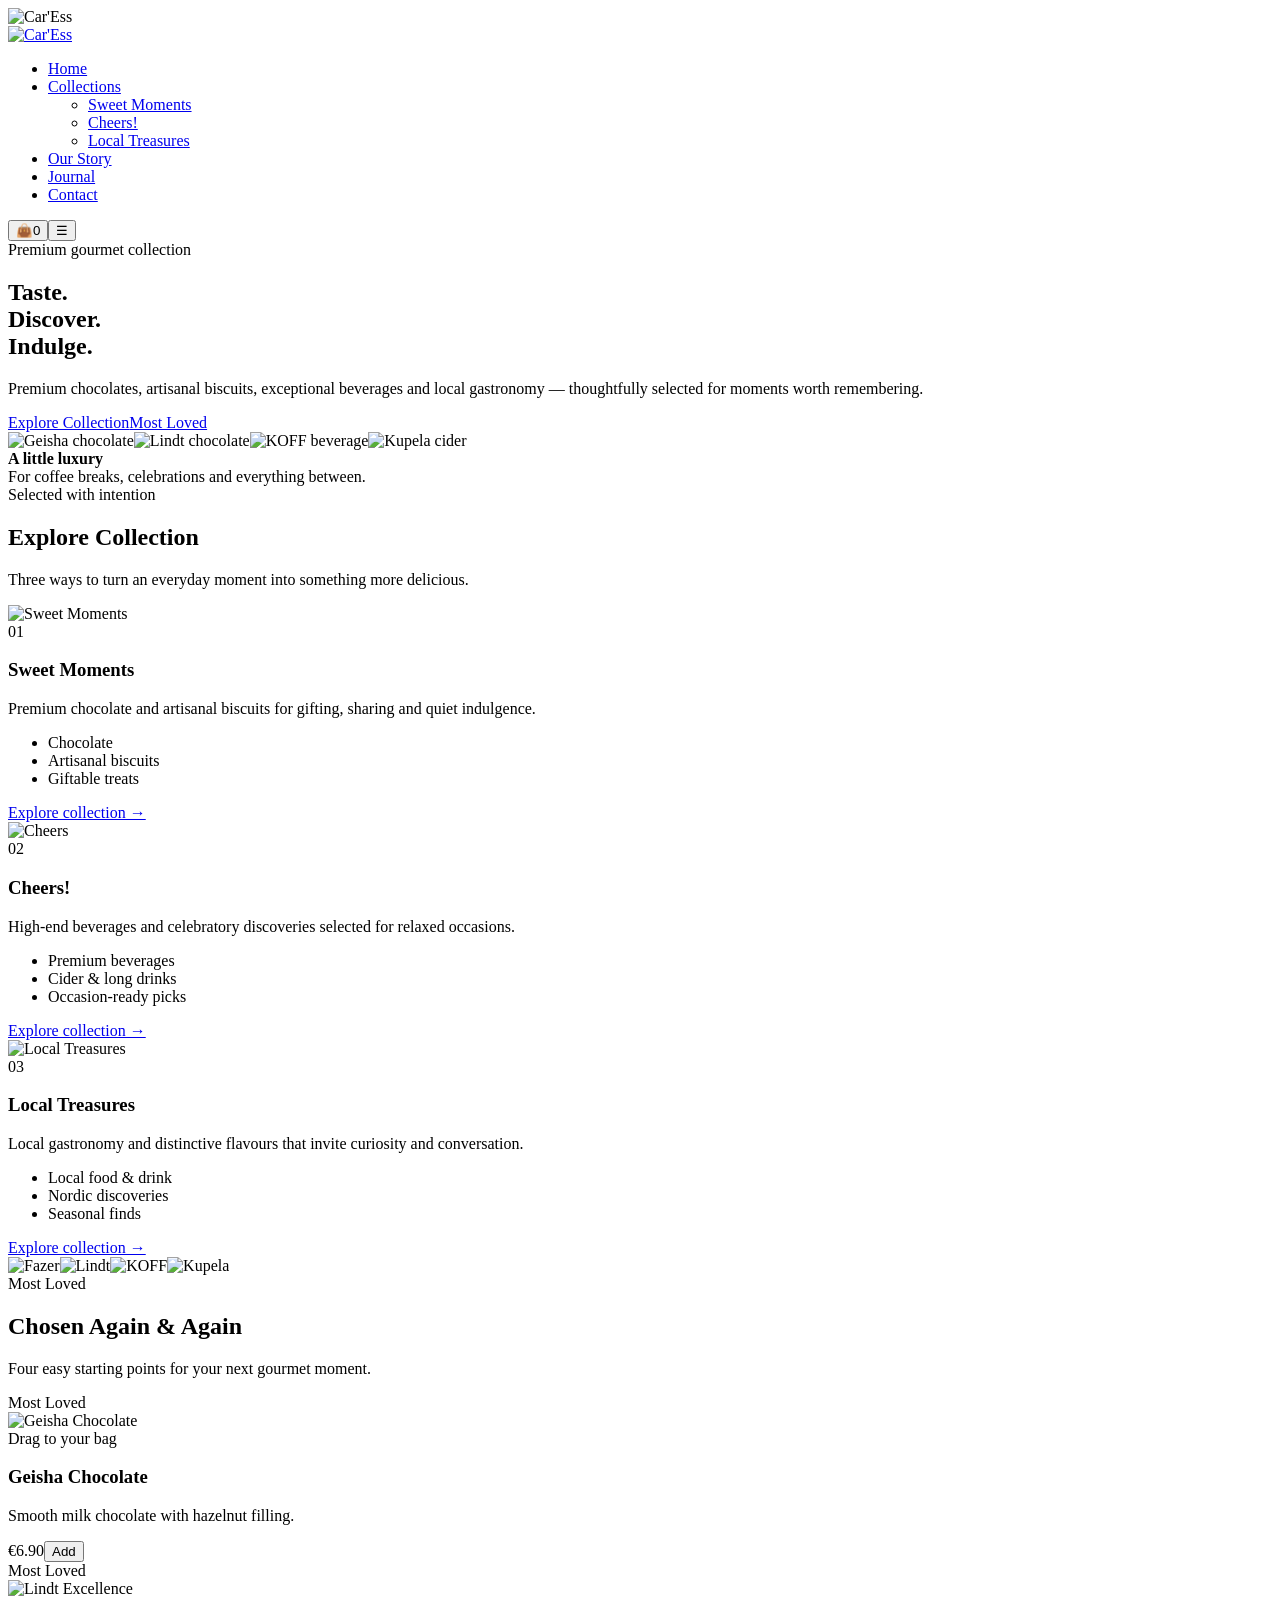
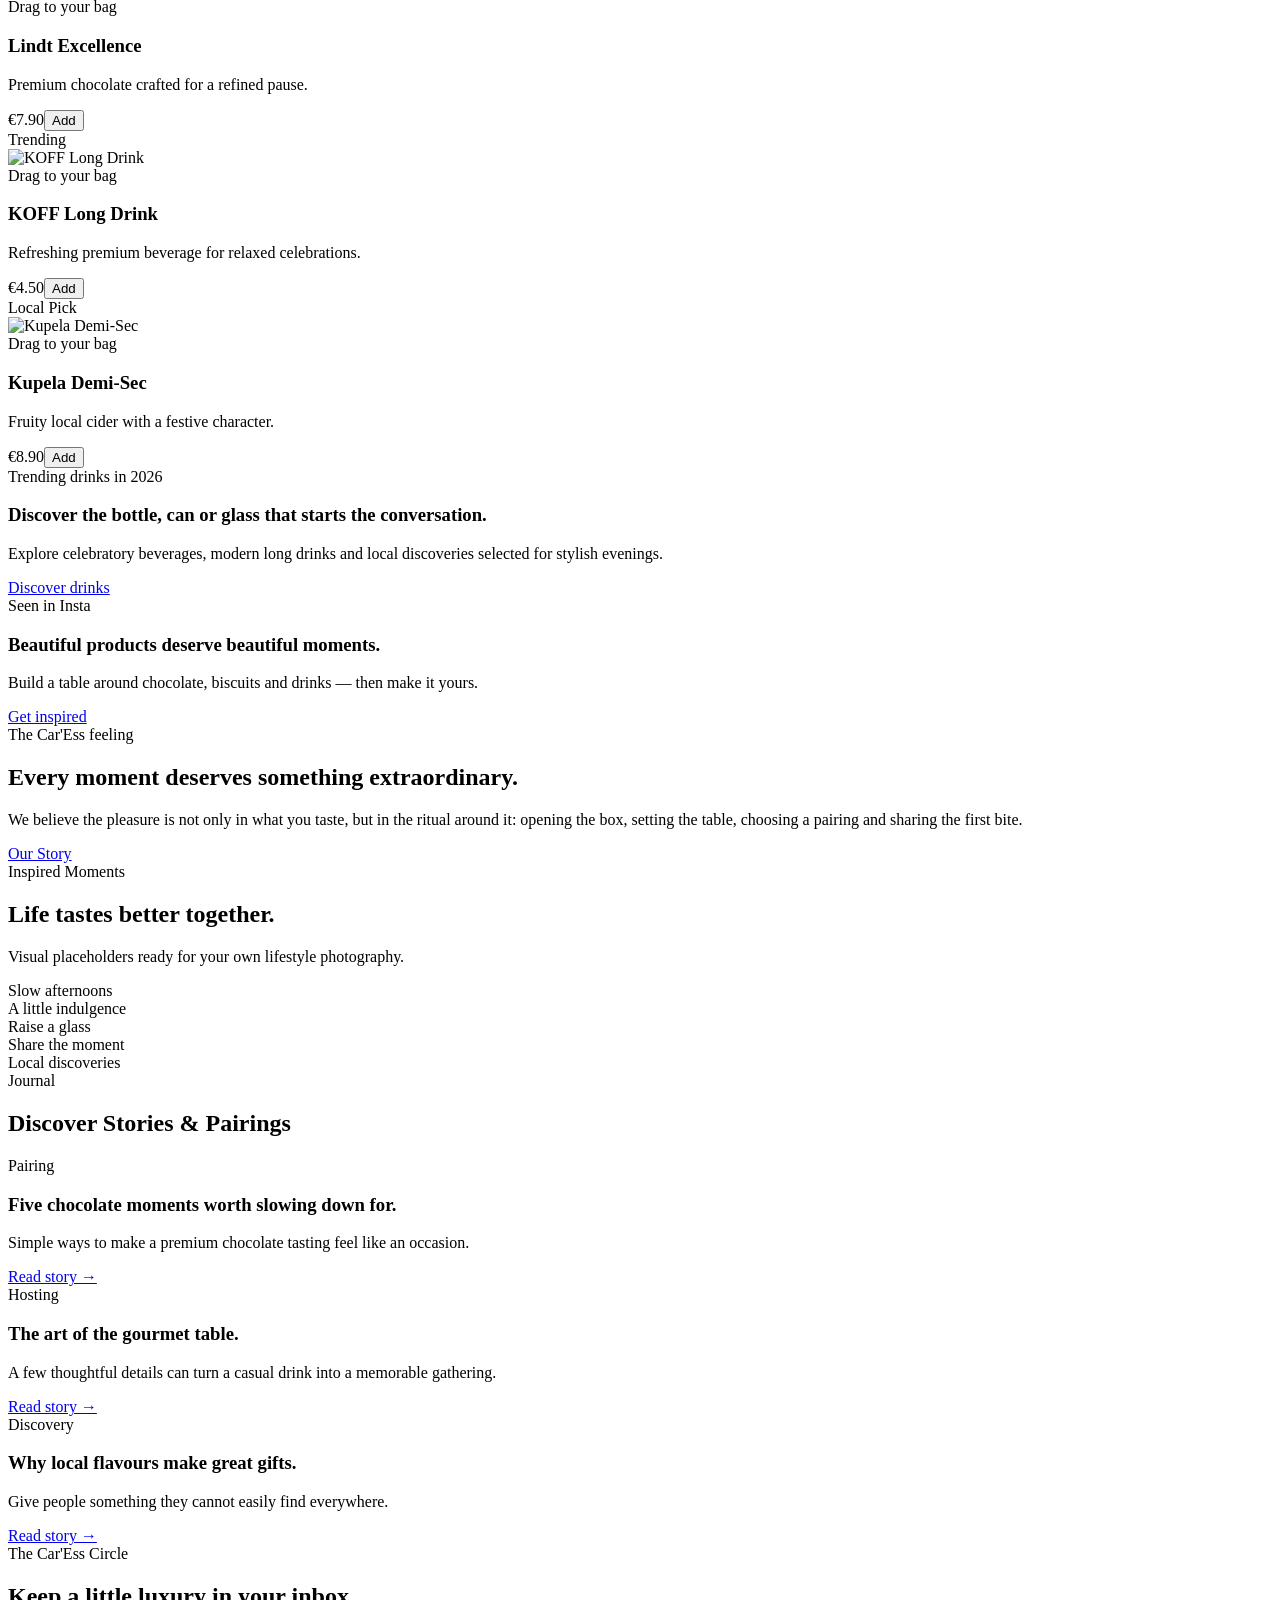
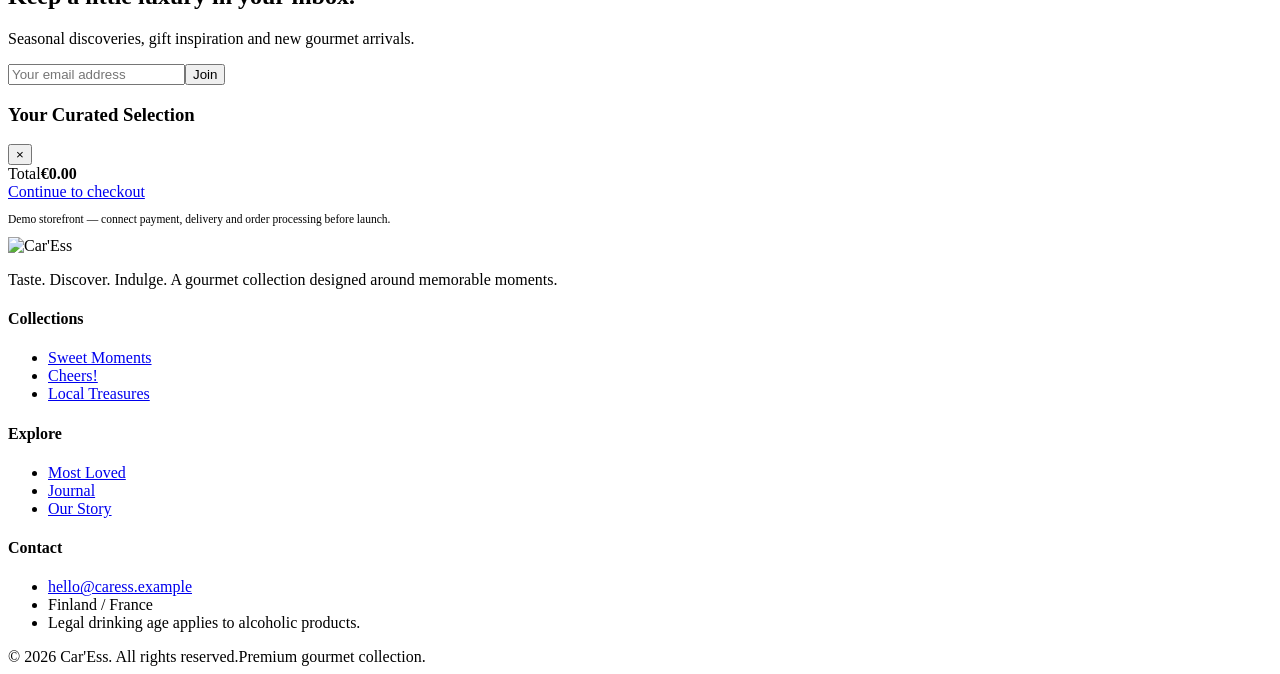
==== index.html @ 035c02ca "Add files via upload" ====
<!doctype html><html lang="en"><head><title>Car'Ess | Taste. Discover. Indulge.</title><meta charset="UTF-8"><meta name="viewport" content="width=device-width,initial-scale=1.0">
<meta name="description" content="Car'Ess — premium chocolates, artisanal biscuits, exceptional beverages and local gastronomy.">
<link rel="icon" href="assets/logo.svg" type="image/svg+xml">
<link rel="preconnect" href="https://fonts.googleapis.com"><link rel="preconnect" href="https://fonts.gstatic.com" crossorigin>
<link href="https://fonts.googleapis.com/css2?family=Cormorant+Garamond:wght@400;500;600;700&family=Inter:wght@300;400;500;600;700;800&display=swap" rel="stylesheet">
<link rel="stylesheet" href="css/style.css"><link rel="stylesheet" href="css/animations.css"><link rel="stylesheet" href="css/responsive.css"></head><body><div id="preloader"><img src="assets/logo.svg" alt="Car'Ess"></div><header class="site-header"><div class="container header-inner"><a class="brand" href="index.html"><img src="assets/logo.svg" alt="Car'Ess"></a><nav><ul class="nav-list"><li><a href="index.html">Home</a></li><li class="nav-item"><a href="shop.html">Collections</a><ul class="dropdown-menu"><li><a href="shop.html?category=sweet">Sweet Moments</a></li><li><a href="shop.html?category=cheers">Cheers!</a></li><li><a href="shop.html?category=local">Local Treasures</a></li></ul></li><li><a href="about.html">Our Story</a></li><li><a href="journal.html">Journal</a></li><li><a href="contact.html">Contact</a></li></ul></nav><div class="header-actions"><button class="icon-btn bag-button" data-open-cart aria-label="Open shopping bag">👜<span class="bag-count" data-cart-count>0</span></button><button class="icon-btn menu-toggle" aria-label="Menu">☰</button></div></div></header>
<main>
<section class="hero"><div class="hero-glow"></div><div class="container hero-grid"><div class="hero-copy reveal"><span class="eyebrow">Premium gourmet collection</span><h1>Taste.<br>Discover.<br>Indulge.</h1><p>Premium chocolates, artisanal biscuits, exceptional beverages and local gastronomy — thoughtfully selected for moments worth remembering.</p><div class="hero-actions"><a class="btn btn-primary" href="shop.html">Explore Collection</a><a class="btn btn-ghost" href="#most-loved">Most Loved</a></div></div><div class="hero-stage reveal"><img class="hero-product one" src="assets/images/geisha.webp" alt="Geisha chocolate"><img class="hero-product two" src="assets/images/lindt.webp" alt="Lindt chocolate"><img class="hero-product three" src="assets/images/koff.png" alt="KOFF beverage"><img class="hero-product four" src="assets/images/kupela.webp" alt="Kupela cider"><div class="hero-note"><strong>A little luxury</strong><br><span>For coffee breaks, celebrations and everything between.</span></div></div></div></section>
<section class="section"><div class="container"><div class="section-head reveal"><span class="section-kicker">Selected with intention</span><h2>Explore Collection</h2><p>Three ways to turn an everyday moment into something more delicious.</p></div><div class="collection-grid">
<article class="collection-card reveal"><img src="assets/images/geisha.webp" alt="Sweet Moments"><div class="collection-body"><span class="collection-number">01</span><h3>Sweet Moments</h3><p>Premium chocolate and artisanal biscuits for gifting, sharing and quiet indulgence.</p><ul><li>Chocolate</li><li>Artisanal biscuits</li><li>Giftable treats</li></ul><a class="collection-link" href="shop.html?category=sweet">Explore collection →</a></div></article>
<article class="collection-card reveal"><img src="assets/images/kupela.webp" alt="Cheers"><div class="collection-body"><span class="collection-number">02</span><h3>Cheers!</h3><p>High-end beverages and celebratory discoveries selected for relaxed occasions.</p><ul><li>Premium beverages</li><li>Cider & long drinks</li><li>Occasion-ready picks</li></ul><a class="collection-link" href="shop.html?category=cheers">Explore collection →</a></div></article>
<article class="collection-card reveal"><img src="assets/images/koff.png" alt="Local Treasures"><div class="collection-body"><span class="collection-number">03</span><h3>Local Treasures</h3><p>Local gastronomy and distinctive flavours that invite curiosity and conversation.</p><ul><li>Local food & drink</li><li>Nordic discoveries</li><li>Seasonal finds</li></ul><a class="collection-link" href="shop.html?category=local">Explore collection →</a></div></article>
</div></div></section>
<section class="section" style="padding-top:0"><div class="container"><div class="brand-strip reveal"><img src="assets/brands/fazer.webp" alt="Fazer"><img src="assets/brands/lindt.webp" alt="Lindt"><img src="assets/brands/koff.svg" alt="KOFF"><img src="assets/brands/kupela.svg" alt="Kupela"></div></div></section>
<section id="most-loved" class="section"><div class="container"><div class="section-head reveal"><span class="section-kicker">Most Loved</span><h2>Chosen Again & Again</h2><p>Four easy starting points for your next gourmet moment.</p></div><div class="product-grid">
<article class="product-card reveal" draggable="true" data-cart-drop data-id="geisha" data-name="Geisha Chocolate" data-price="6.90"><span class="badge">Most Loved</span><div class="product-image"><img src="assets/images/geisha.webp" alt="Geisha Chocolate" loading="lazy"></div><div class="product-meta"><div class="drag-hint">Drag to your bag</div><h3>Geisha Chocolate</h3><p>Smooth milk chocolate with hazelnut filling.</p><div class="product-row"><span class="price">€6.90</span><button class="btn btn-ghost" data-add-to-cart data-id="geisha" data-name="Geisha Chocolate" data-price="6.90">Add</button></div></div></article><article class="product-card reveal" draggable="true" data-cart-drop data-id="lindt" data-name="Lindt Excellence" data-price="7.90"><span class="badge">Most Loved</span><div class="product-image"><img src="assets/images/lindt.webp" alt="Lindt Excellence" loading="lazy"></div><div class="product-meta"><div class="drag-hint">Drag to your bag</div><h3>Lindt Excellence</h3><p>Premium chocolate crafted for a refined pause.</p><div class="product-row"><span class="price">€7.90</span><button class="btn btn-ghost" data-add-to-cart data-id="lindt" data-name="Lindt Excellence" data-price="7.90">Add</button></div></div></article><article class="product-card reveal" draggable="true" data-cart-drop data-id="koff" data-name="KOFF Long Drink" data-price="4.50"><span class="badge">Trending</span><div class="product-image"><img src="assets/images/koff.png" alt="KOFF Long Drink" loading="lazy"></div><div class="product-meta"><div class="drag-hint">Drag to your bag</div><h3>KOFF Long Drink</h3><p>Refreshing premium beverage for relaxed celebrations.</p><div class="product-row"><span class="price">€4.50</span><button class="btn btn-ghost" data-add-to-cart data-id="koff" data-name="KOFF Long Drink" data-price="4.50">Add</button></div></div></article><article class="product-card reveal" draggable="true" data-cart-drop data-id="kupela" data-name="Kupela Demi-Sec" data-price="8.90"><span class="badge">Local Pick</span><div class="product-image"><img src="assets/images/kupela.webp" alt="Kupela Demi-Sec" loading="lazy"></div><div class="product-meta"><div class="drag-hint">Drag to your bag</div><h3>Kupela Demi-Sec</h3><p>Fruity local cider with a festive character.</p><div class="product-row"><span class="price">€8.90</span><button class="btn btn-ghost" data-add-to-cart data-id="kupela" data-name="Kupela Demi-Sec" data-price="8.90">Add</button></div></div></article>
</div></div></section>
<section class="section" style="padding-top:0"><div class="container"><div class="promo-grid"><article class="promo-card reveal"><span class="trend-tag">Trending drinks in 2026</span><h3>Discover the bottle, can or glass that starts the conversation.</h3><p>Explore celebratory beverages, modern long drinks and local discoveries selected for stylish evenings.</p><a class="btn btn-ghost" href="shop.html?category=cheers" style="margin-top:24px">Discover drinks</a></article><article class="promo-card reveal"><span class="trend-tag">Seen in Insta</span><h3>Beautiful products deserve beautiful moments.</h3><p>Build a table around chocolate, biscuits and drinks — then make it yours.</p><a class="btn btn-ghost" href="journal.html" style="margin-top:24px">Get inspired</a></article></div></div></section>
<section class="story section"><div class="container reveal"><span class="section-kicker">The Car'Ess feeling</span><h2>Every moment deserves something extraordinary.</h2><p>We believe the pleasure is not only in what you taste, but in the ritual around it: opening the box, setting the table, choosing a pairing and sharing the first bite.</p><a class="btn btn-primary" href="about.html" style="margin-top:30px">Our Story</a></div></section>
<section class="section"><div class="container"><div class="section-head reveal"><span class="section-kicker">Inspired Moments</span><h2>Life tastes better together.</h2><p>Visual placeholders ready for your own lifestyle photography.</p></div><div class="gallery"><div class="gallery-item large reveal"><div class="gallery-caption">Slow afternoons</div></div><div class="gallery-item reveal"><div class="gallery-caption">A little indulgence</div></div><div class="gallery-item reveal"><div class="gallery-caption">Raise a glass</div></div><div class="gallery-item reveal"><div class="gallery-caption">Share the moment</div></div><div class="gallery-item tall reveal"><div class="gallery-caption">Local discoveries</div></div></div></div></section>
<section class="section"><div class="container"><div class="section-head reveal"><span class="section-kicker">Journal</span><h2>Discover Stories & Pairings</h2></div><div class="journal-grid"><article class="journal-card reveal"><span class="section-kicker">Pairing</span><h3>Five chocolate moments worth slowing down for.</h3><p>Simple ways to make a premium chocolate tasting feel like an occasion.</p><a href="journal.html">Read story →</a></article><article class="journal-card reveal"><span class="section-kicker">Hosting</span><h3>The art of the gourmet table.</h3><p>A few thoughtful details can turn a casual drink into a memorable gathering.</p><a href="journal.html">Read story →</a></article><article class="journal-card reveal"><span class="section-kicker">Discovery</span><h3>Why local flavours make great gifts.</h3><p>Give people something they cannot easily find everywhere.</p><a href="journal.html">Read story →</a></article></div></div></section>
<section class="section newsletter"><div class="container newsletter-box reveal"><span class="section-kicker">The Car'Ess Circle</span><h2>Keep a little luxury in your inbox.</h2><p>Seasonal discoveries, gift inspiration and new gourmet arrivals.</p><form class="newsletter-form" onsubmit="event.preventDefault();alert('Thank you for joining the Car\'Ess Circle.');"><input type="email" placeholder="Your email address" required><button class="btn btn-primary">Join</button></form></div></section>
</main><div class="drawer-backdrop"></div><aside class="cart-drawer"><div class="drawer-head"><h3>Your Curated Selection</h3><button data-close-cart>×</button></div><div class="cart-items"></div><div class="drawer-foot"><div class="total-row"><span>Total</span><strong data-cart-total>€0.00</strong></div><a class="btn btn-primary full" href="contact.html">Continue to checkout</a><p style="font-size:.72rem;margin-top:12px">Demo storefront — connect payment, delivery and order processing before launch.</p></div></aside><div class="toast" role="status"></div><footer class="site-footer"><div class="container footer-grid"><div class="footer-brand"><img src="assets/logo.svg" alt="Car'Ess"><p>Taste. Discover. Indulge. A gourmet collection designed around memorable moments.</p></div><div class="footer-col"><h4>Collections</h4><ul><li><a href="shop.html?category=sweet">Sweet Moments</a></li><li><a href="shop.html?category=cheers">Cheers!</a></li><li><a href="shop.html?category=local">Local Treasures</a></li></ul></div><div class="footer-col"><h4>Explore</h4><ul><li><a href="shop.html">Most Loved</a></li><li><a href="journal.html">Journal</a></li><li><a href="about.html">Our Story</a></li></ul></div><div class="footer-col"><h4>Contact</h4><ul><li><a href="mailto:hello@caress.example">hello@caress.example</a></li><li>Finland / France</li><li>Legal drinking age applies to alcoholic products.</li></ul></div></div><div class="container footer-bottom"><span>© 2026 Car'Ess. All rights reserved.</span><span>Premium gourmet collection.</span></div></footer><script src="js/app.js"></script></body></html>
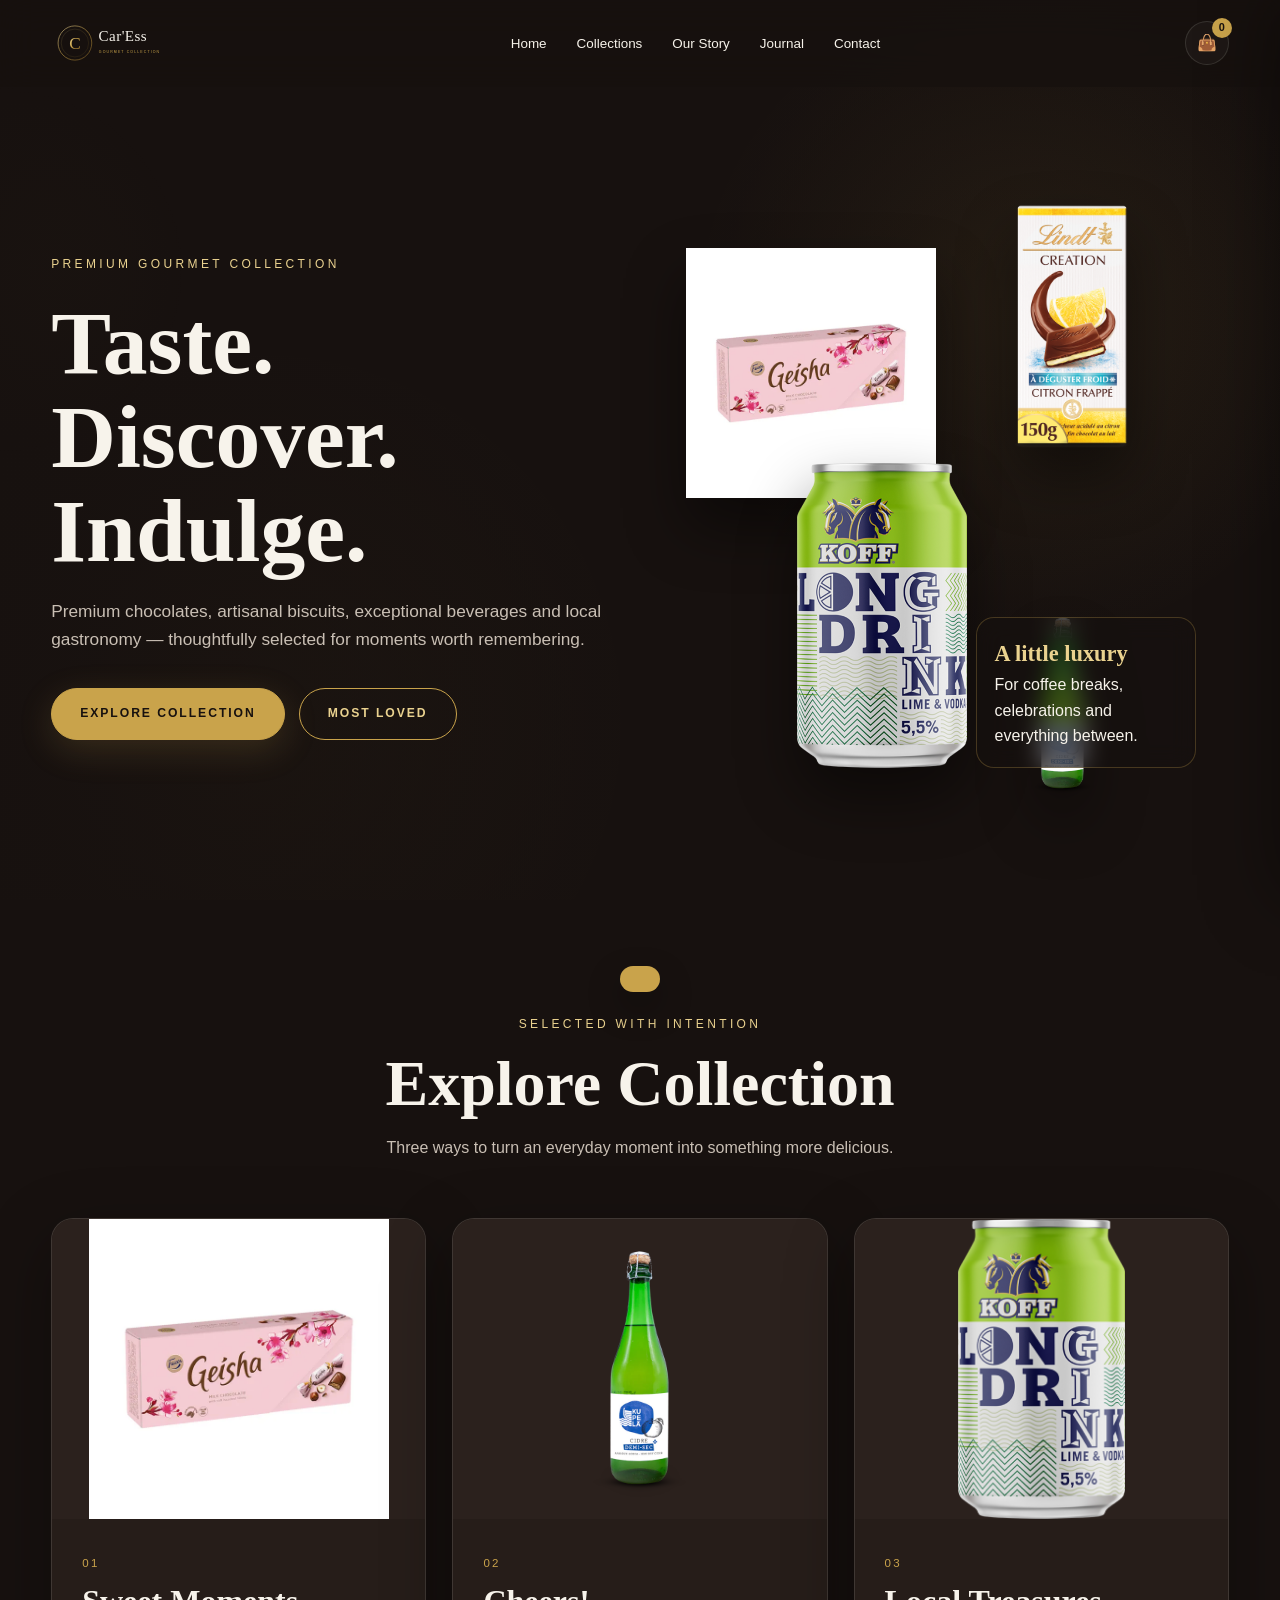
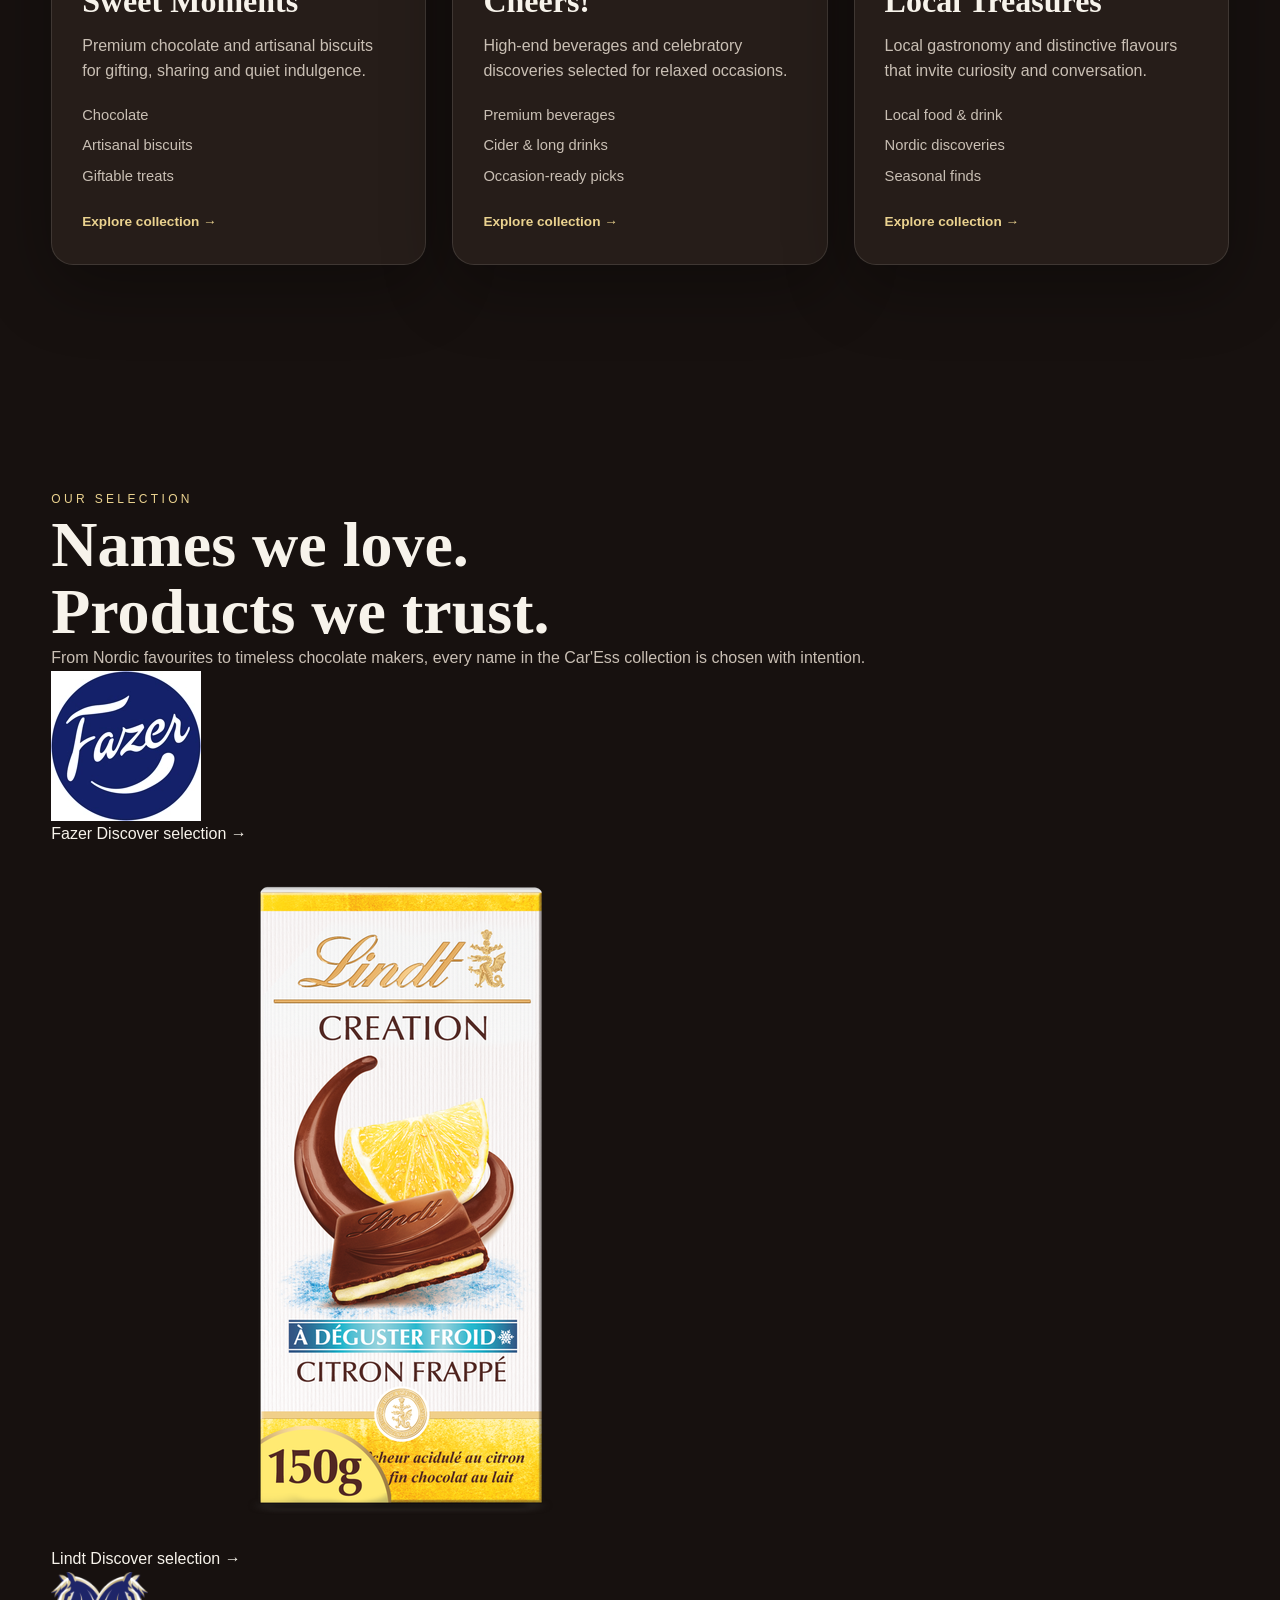
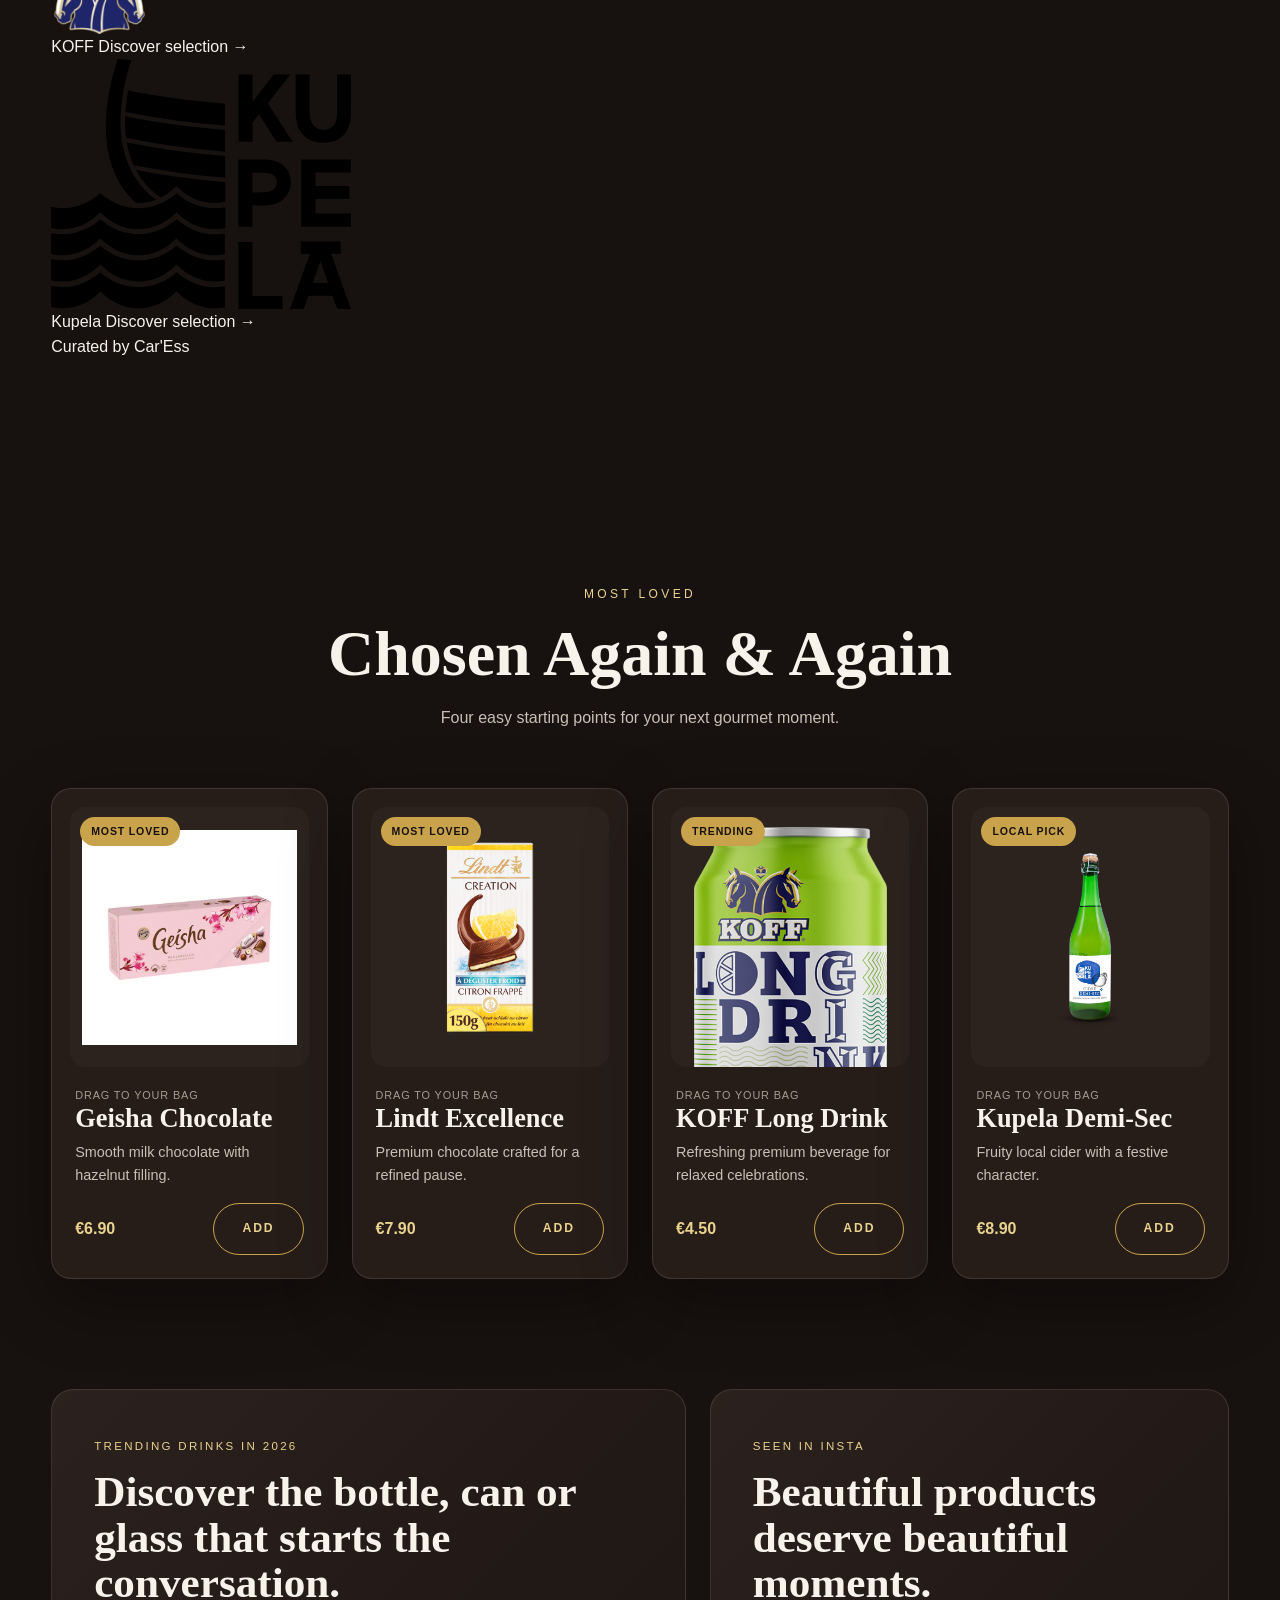
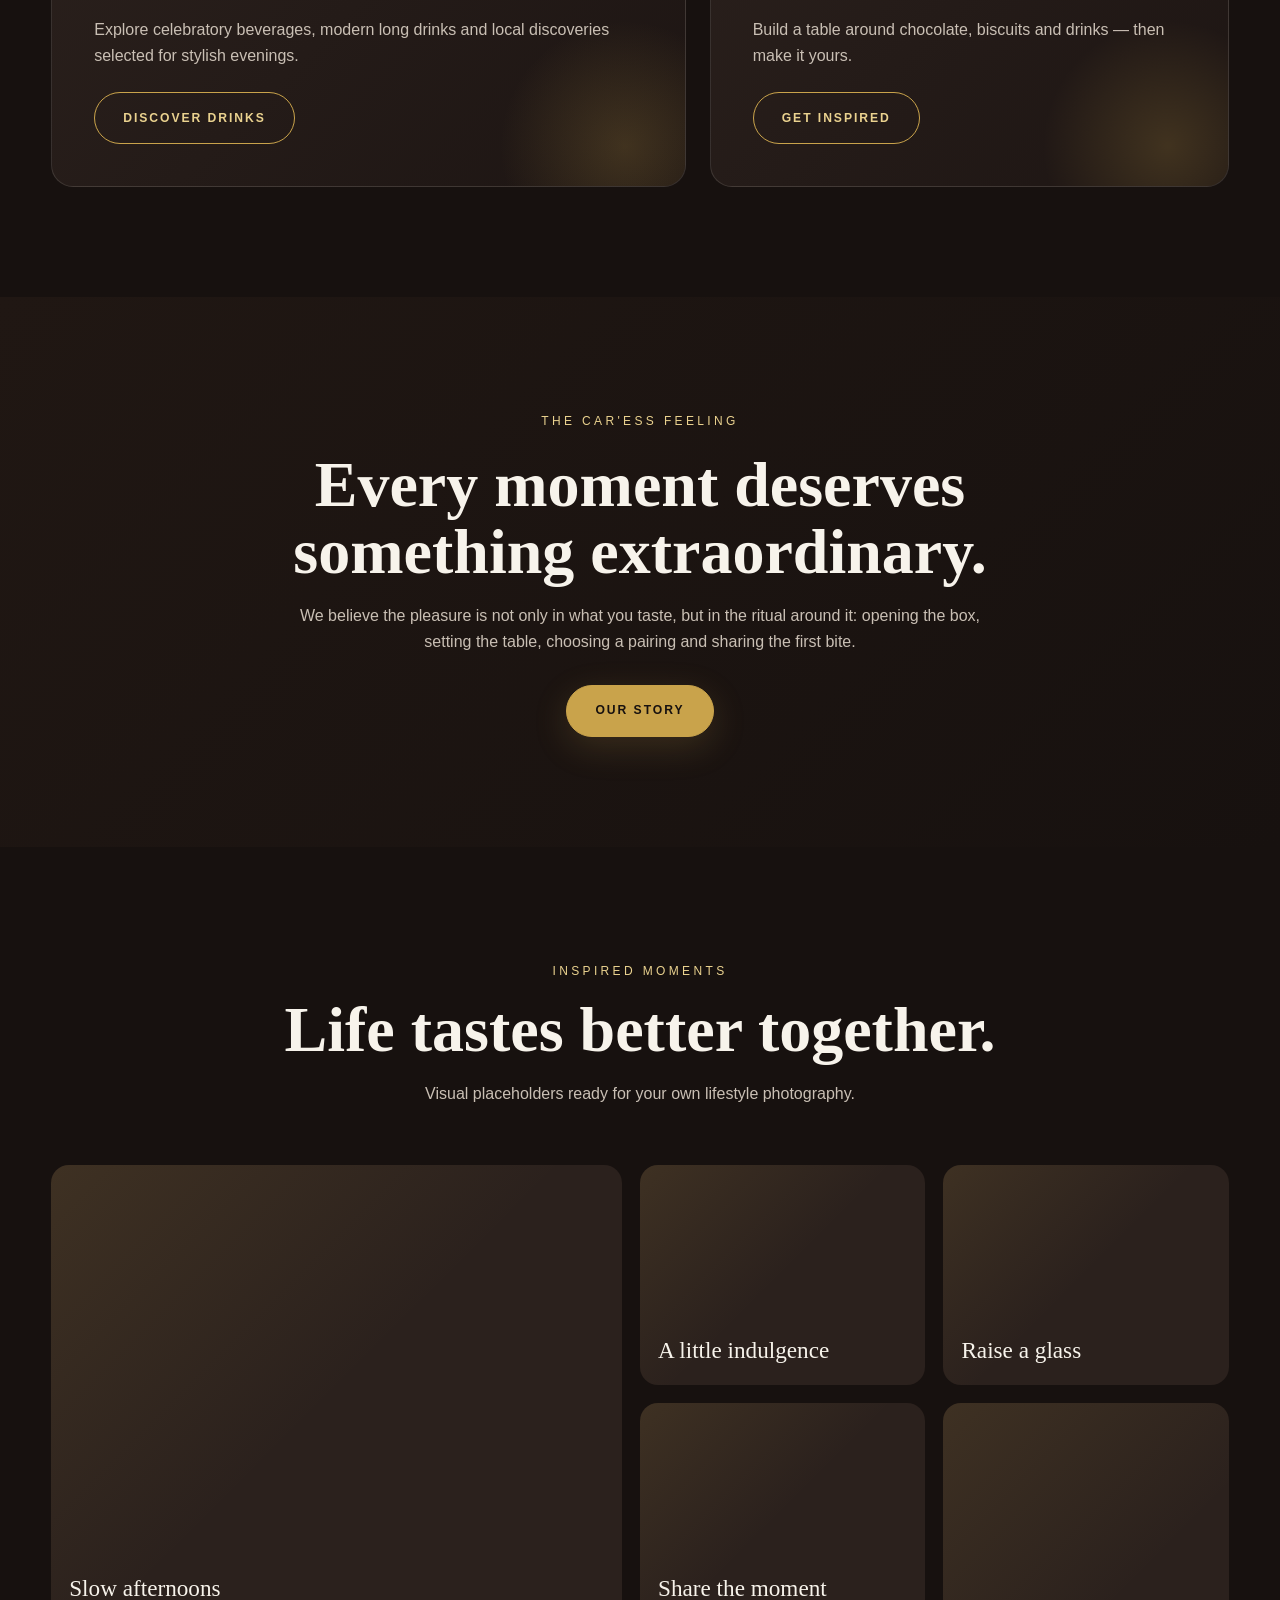
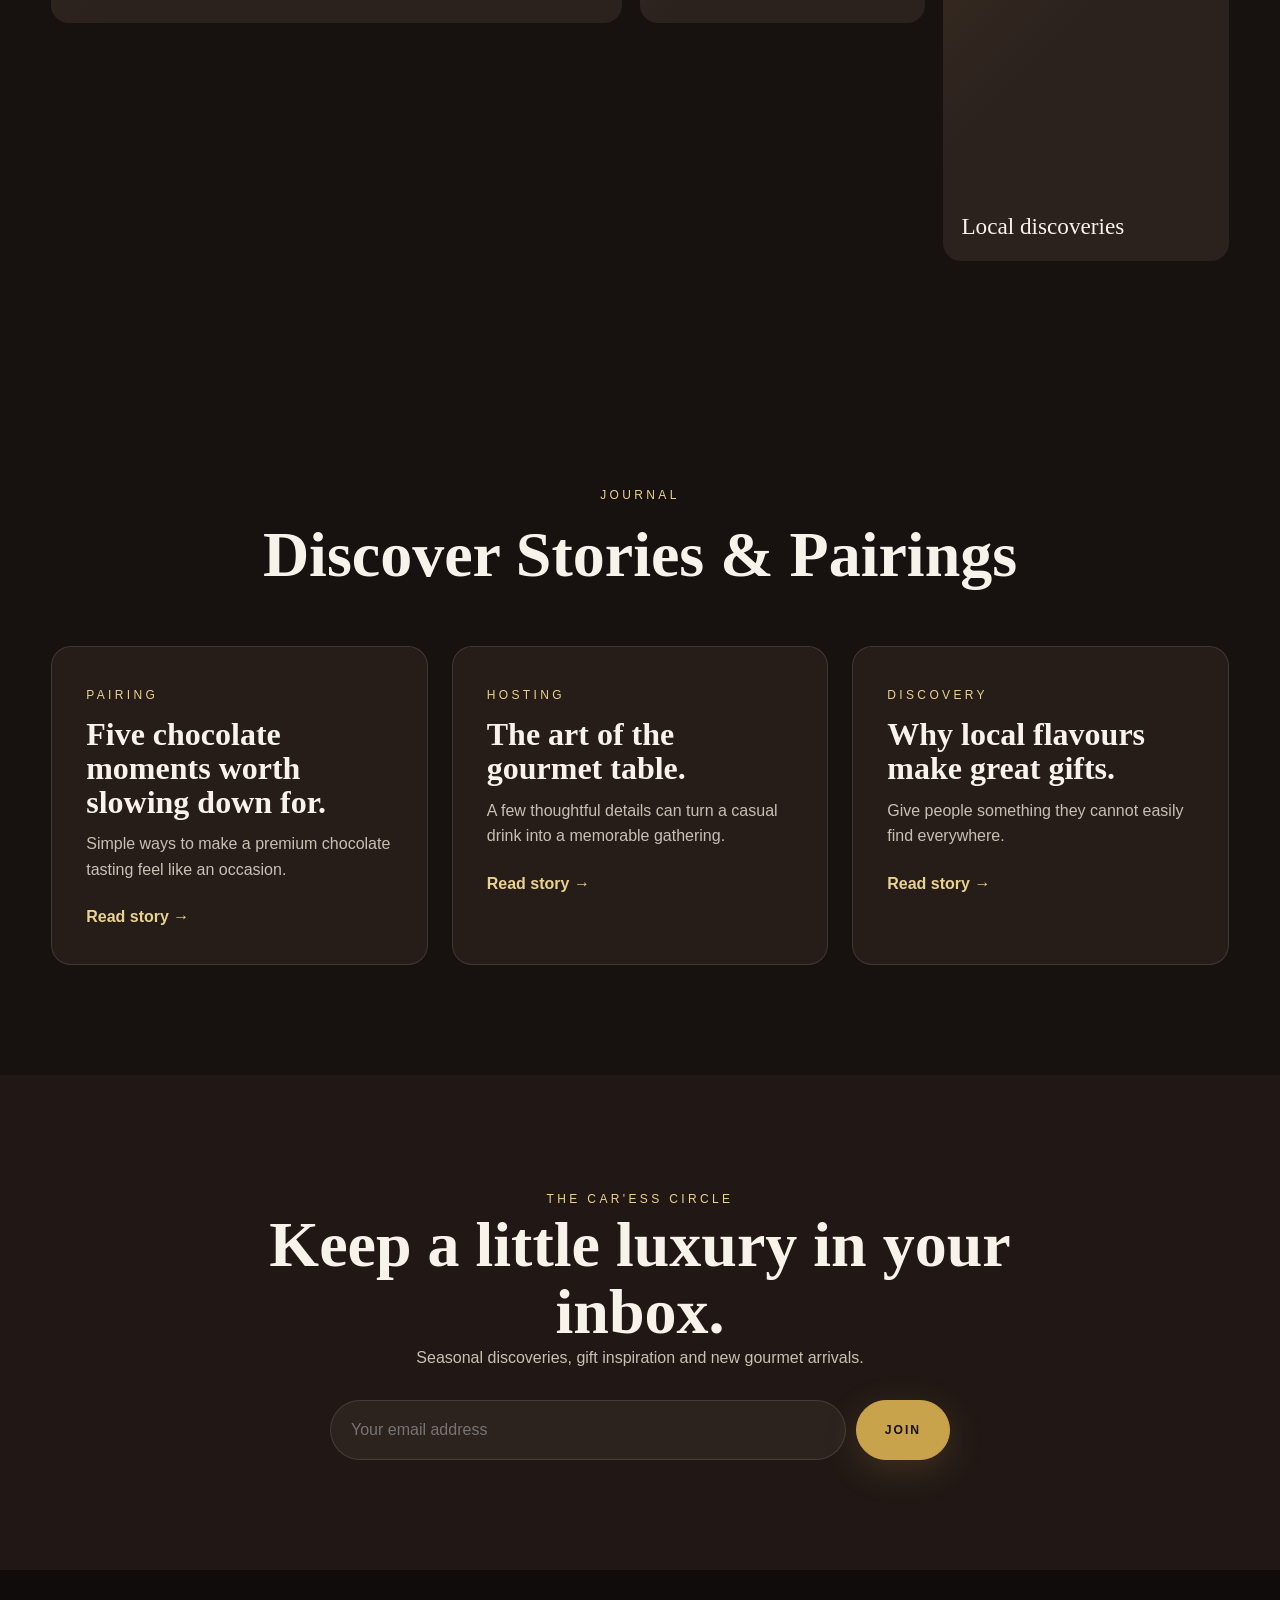
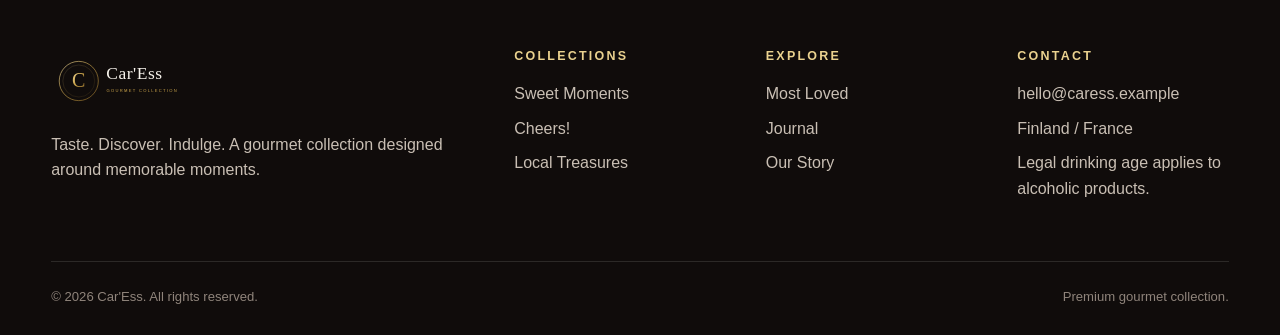
==== commit 4b4d427c: "Update index.html" ====
--- a/index.html
+++ b/index.html
@@ -11,7 +11,60 @@
 <article class="collection-card reveal"><img src="assets/images/kupela.webp" alt="Cheers"><div class="collection-body"><span class="collection-number">02</span><h3>Cheers!</h3><p>High-end beverages and celebratory discoveries selected for relaxed occasions.</p><ul><li>Premium beverages</li><li>Cider & long drinks</li><li>Occasion-ready picks</li></ul><a class="collection-link" href="shop.html?category=cheers">Explore collection →</a></div></article>
 <article class="collection-card reveal"><img src="assets/images/koff.png" alt="Local Treasures"><div class="collection-body"><span class="collection-number">03</span><h3>Local Treasures</h3><p>Local gastronomy and distinctive flavours that invite curiosity and conversation.</p><ul><li>Local food & drink</li><li>Nordic discoveries</li><li>Seasonal finds</li></ul><a class="collection-link" href="shop.html?category=local">Explore collection →</a></div></article>
 </div></div></section>
-<section class="section" style="padding-top:0"><div class="container"><div class="brand-strip reveal"><img src="assets/brands/fazer.webp" alt="Fazer"><img src="assets/brands/lindt.webp" alt="Lindt"><img src="assets/brands/koff.svg" alt="KOFF"><img src="assets/brands/kupela.svg" alt="Kupela"></div></div></section>
+<section class="section brand-selection-section">
+  <div class="container">
+
+    <div class="brand-selection-intro reveal">
+      <span class="section-kicker">Our Selection</span>
+      <h2>Names we love.<br>Products we trust.</h2>
+      <p>
+        From Nordic favourites to timeless chocolate makers,
+        every name in the Car'Ess collection is chosen with intention.
+      </p>
+    </div>
+
+    <div class="brand-selection-grid">
+
+      <a class="brand-selection-card reveal" href="shop.html?brand=fazer">
+        <div class="brand-logo-wrap">
+          <img src="assets/brands/fazer.webp" alt="Fazer">
+        </div>
+        <span class="brand-selection-name">Fazer</span>
+        <span class="brand-selection-link">Discover selection →</span>
+      </a>
+
+      <a class="brand-selection-card reveal" href="shop.html?brand=lindt">
+        <div class="brand-logo-wrap">
+          <img src="assets/brands/lindt.webp" alt="Lindt">
+        </div>
+        <span class="brand-selection-name">Lindt</span>
+        <span class="brand-selection-link">Discover selection →</span>
+      </a>
+
+      <a class="brand-selection-card reveal" href="shop.html?brand=koff">
+        <div class="brand-logo-wrap">
+          <img src="assets/brands/koff.svg" alt="KOFF">
+        </div>
+        <span class="brand-selection-name">KOFF</span>
+        <span class="brand-selection-link">Discover selection →</span>
+      </a>
+
+      <a class="brand-selection-card reveal" href="shop.html?brand=kupela">
+        <div class="brand-logo-wrap">
+          <img src="assets/brands/kupela.svg" alt="Kupela">
+        </div>
+        <span class="brand-selection-name">Kupela</span>
+        <span class="brand-selection-link">Discover selection →</span>
+      </a>
+
+    </div>
+
+    <div class="brand-selection-footer reveal">
+      <span>Curated by Car'Ess</span>
+    </div>
+
+  </div>
+</section>
 <section id="most-loved" class="section"><div class="container"><div class="section-head reveal"><span class="section-kicker">Most Loved</span><h2>Chosen Again & Again</h2><p>Four easy starting points for your next gourmet moment.</p></div><div class="product-grid">
 <article class="product-card reveal" draggable="true" data-cart-drop data-id="geisha" data-name="Geisha Chocolate" data-price="6.90"><span class="badge">Most Loved</span><div class="product-image"><img src="assets/images/geisha.webp" alt="Geisha Chocolate" loading="lazy"></div><div class="product-meta"><div class="drag-hint">Drag to your bag</div><h3>Geisha Chocolate</h3><p>Smooth milk chocolate with hazelnut filling.</p><div class="product-row"><span class="price">€6.90</span><button class="btn btn-ghost" data-add-to-cart data-id="geisha" data-name="Geisha Chocolate" data-price="6.90">Add</button></div></div></article><article class="product-card reveal" draggable="true" data-cart-drop data-id="lindt" data-name="Lindt Excellence" data-price="7.90"><span class="badge">Most Loved</span><div class="product-image"><img src="assets/images/lindt.webp" alt="Lindt Excellence" loading="lazy"></div><div class="product-meta"><div class="drag-hint">Drag to your bag</div><h3>Lindt Excellence</h3><p>Premium chocolate crafted for a refined pause.</p><div class="product-row"><span class="price">€7.90</span><button class="btn btn-ghost" data-add-to-cart data-id="lindt" data-name="Lindt Excellence" data-price="7.90">Add</button></div></div></article><article class="product-card reveal" draggable="true" data-cart-drop data-id="koff" data-name="KOFF Long Drink" data-price="4.50"><span class="badge">Trending</span><div class="product-image"><img src="assets/images/koff.png" alt="KOFF Long Drink" loading="lazy"></div><div class="product-meta"><div class="drag-hint">Drag to your bag</div><h3>KOFF Long Drink</h3><p>Refreshing premium beverage for relaxed celebrations.</p><div class="product-row"><span class="price">€4.50</span><button class="btn btn-ghost" data-add-to-cart data-id="koff" data-name="KOFF Long Drink" data-price="4.50">Add</button></div></div></article><article class="product-card reveal" draggable="true" data-cart-drop data-id="kupela" data-name="Kupela Demi-Sec" data-price="8.90"><span class="badge">Local Pick</span><div class="product-image"><img src="assets/images/kupela.webp" alt="Kupela Demi-Sec" loading="lazy"></div><div class="product-meta"><div class="drag-hint">Drag to your bag</div><h3>Kupela Demi-Sec</h3><p>Fruity local cider with a festive character.</p><div class="product-row"><span class="price">€8.90</span><button class="btn btn-ghost" data-add-to-cart data-id="kupela" data-name="Kupela Demi-Sec" data-price="8.90">Add</button></div></div></article>
 </div></div></section>
@@ -20,4 +73,4 @@
 <section class="section"><div class="container"><div class="section-head reveal"><span class="section-kicker">Inspired Moments</span><h2>Life tastes better together.</h2><p>Visual placeholders ready for your own lifestyle photography.</p></div><div class="gallery"><div class="gallery-item large reveal"><div class="gallery-caption">Slow afternoons</div></div><div class="gallery-item reveal"><div class="gallery-caption">A little indulgence</div></div><div class="gallery-item reveal"><div class="gallery-caption">Raise a glass</div></div><div class="gallery-item reveal"><div class="gallery-caption">Share the moment</div></div><div class="gallery-item tall reveal"><div class="gallery-caption">Local discoveries</div></div></div></div></section>
 <section class="section"><div class="container"><div class="section-head reveal"><span class="section-kicker">Journal</span><h2>Discover Stories & Pairings</h2></div><div class="journal-grid"><article class="journal-card reveal"><span class="section-kicker">Pairing</span><h3>Five chocolate moments worth slowing down for.</h3><p>Simple ways to make a premium chocolate tasting feel like an occasion.</p><a href="journal.html">Read story →</a></article><article class="journal-card reveal"><span class="section-kicker">Hosting</span><h3>The art of the gourmet table.</h3><p>A few thoughtful details can turn a casual drink into a memorable gathering.</p><a href="journal.html">Read story →</a></article><article class="journal-card reveal"><span class="section-kicker">Discovery</span><h3>Why local flavours make great gifts.</h3><p>Give people something they cannot easily find everywhere.</p><a href="journal.html">Read story →</a></article></div></div></section>
 <section class="section newsletter"><div class="container newsletter-box reveal"><span class="section-kicker">The Car'Ess Circle</span><h2>Keep a little luxury in your inbox.</h2><p>Seasonal discoveries, gift inspiration and new gourmet arrivals.</p><form class="newsletter-form" onsubmit="event.preventDefault();alert('Thank you for joining the Car\'Ess Circle.');"><input type="email" placeholder="Your email address" required><button class="btn btn-primary">Join</button></form></div></section>
-</main><div class="drawer-backdrop"></div><aside class="cart-drawer"><div class="drawer-head"><h3>Your Curated Selection</h3><button data-close-cart>×</button></div><div class="cart-items"></div><div class="drawer-foot"><div class="total-row"><span>Total</span><strong data-cart-total>€0.00</strong></div><a class="btn btn-primary full" href="contact.html">Continue to checkout</a><p style="font-size:.72rem;margin-top:12px">Demo storefront — connect payment, delivery and order processing before launch.</p></div></aside><div class="toast" role="status"></div><footer class="site-footer"><div class="container footer-grid"><div class="footer-brand"><img src="assets/logo.svg" alt="Car'Ess"><p>Taste. Discover. Indulge. A gourmet collection designed around memorable moments.</p></div><div class="footer-col"><h4>Collections</h4><ul><li><a href="shop.html?category=sweet">Sweet Moments</a></li><li><a href="shop.html?category=cheers">Cheers!</a></li><li><a href="shop.html?category=local">Local Treasures</a></li></ul></div><div class="footer-col"><h4>Explore</h4><ul><li><a href="shop.html">Most Loved</a></li><li><a href="journal.html">Journal</a></li><li><a href="about.html">Our Story</a></li></ul></div><div class="footer-col"><h4>Contact</h4><ul><li><a href="mailto:hello@caress.example">hello@caress.example</a></li><li>Finland / France</li><li>Legal drinking age applies to alcoholic products.</li></ul></div></div><div class="container footer-bottom"><span>© 2026 Car'Ess. All rights reserved.</span><span>Premium gourmet collection.</span></div></footer><script src="js/app.js"></script></body></html>+</main><div class="drawer-backdrop"></div><aside class="cart-drawer"><div class="drawer-head"><h3>Your Curated Selection</h3><button data-close-cart>×</button></div><div class="cart-items"></div><div class="drawer-foot"><div class="total-row"><span>Total</span><strong data-cart-total>€0.00</strong></div><a class="btn btn-primary full" href="contact.html">Continue to checkout</a><p style="font-size:.72rem;margin-top:12px">Demo storefront — connect payment, delivery and order processing before launch.</p></div></aside><div class="toast" role="status"></div><footer class="site-footer"><div class="container footer-grid"><div class="footer-brand"><img src="assets/logo.svg" alt="Car'Ess"><p>Taste. Discover. Indulge. A gourmet collection designed around memorable moments.</p></div><div class="footer-col"><h4>Collections</h4><ul><li><a href="shop.html?category=sweet">Sweet Moments</a></li><li><a href="shop.html?category=cheers">Cheers!</a></li><li><a href="shop.html?category=local">Local Treasures</a></li></ul></div><div class="footer-col"><h4>Explore</h4><ul><li><a href="shop.html">Most Loved</a></li><li><a href="journal.html">Journal</a></li><li><a href="about.html">Our Story</a></li></ul></div><div class="footer-col"><h4>Contact</h4><ul><li><a href="mailto:hello@caress.example">hello@caress.example</a></li><li>Finland / France</li><li>Legal drinking age applies to alcoholic products.</li></ul></div></div><div class="container footer-bottom"><span>© 2026 Car'Ess. All rights reserved.</span><span>Premium gourmet collection.</span></div></footer><script src="js/app.js"></script></body></html>
--- a/css/style.css
+++ b/css/style.css
@@ -0,0 +1,23 @@
+
+:root{--bg:#17110f;--surface:#261d19;--surface2:#30251f;--gold:#c9a34b;--gold2:#ead28f;--cream:#f7f3eb;--muted:#c9bfb4;--line:rgba(247,243,235,.12);--shadow:0 22px 70px rgba(0,0,0,.32);--ease:cubic-bezier(.2,.75,.2,1)}
+*{box-sizing:border-box;margin:0;padding:0}html{scroll-behavior:smooth}body{background:var(--bg);color:var(--cream);font-family:Inter,Arial,sans-serif;line-height:1.6;overflow-x:hidden}body.drawer-open{overflow:hidden}a{color:inherit;text-decoration:none}button,input{font:inherit}button{cursor:pointer}img{display:block;max-width:100%}ul{list-style:none}.container{width:min(1240px,92%);margin:auto}
+h1,h2,h3,h4{font-family:"Cormorant Garamond",Georgia,serif;line-height:1.05;font-weight:600}h1{font-size:clamp(3.5rem,7vw,7rem)}h2{font-size:clamp(2.5rem,5vw,4.5rem)}h3{font-size:2rem}p{color:var(--muted)}.section{padding:110px 0}.section-head{max-width:760px;margin:0 auto 58px;text-align:center}.section-head h2{margin:14px 0 18px}.eyebrow,.section-kicker{color:var(--gold2);font-size:.75rem;text-transform:uppercase;letter-spacing:.28em}
+.btn{display:inline-flex;align-items:center;justify-content:center;border:1px solid var(--gold);border-radius:999px;padding:15px 28px;min-height:52px;text-transform:uppercase;letter-spacing:.16em;font-size:.76rem;font-weight:700;position:relative;overflow:hidden;transition:transform .3s var(--ease),background .3s,color .3s,box-shadow .3s}.btn:before{content:"";position:absolute;inset:0 auto 0 -120%;width:70%;transform:skewX(-25deg);background:linear-gradient(90deg,transparent,rgba(255,255,255,.35),transparent);transition:left .8s}.btn:hover:before{left:150%}.btn-primary{background:var(--gold);color:#17110f;box-shadow:0 10px 35px rgba(201,163,75,.18)}.btn-primary:hover{transform:translateY(-3px);box-shadow:0 16px 42px rgba(201,163,75,.3)}.btn-ghost{color:var(--gold2);background:transparent}.btn-ghost:hover{background:var(--gold);color:#17110f;transform:translateY(-3px)}
+#preloader{position:fixed;inset:0;z-index:9999;display:grid;place-items:center;background:var(--bg);transition:opacity .7s}#preloader img{width:230px;animation:logoPulse 2s ease-in-out infinite}@keyframes logoPulse{50%{transform:scale(1.025);opacity:.72}}
+.site-header{position:fixed;inset:0 0 auto;z-index:1000;background:rgba(23,17,15,.72);backdrop-filter:blur(18px);border-bottom:1px solid transparent;transition:.3s}.site-header.scrolled{border-color:var(--line);background:rgba(23,17,15,.92)}.header-inner{height:86px;display:flex;align-items:center;justify-content:space-between;gap:25px}.brand img{width:155px}.nav-list{display:flex;gap:30px;align-items:center}.nav-list a{font-size:.84rem;color:var(--cream);position:relative}.nav-list a:after{content:"";position:absolute;left:0;bottom:-7px;width:0;height:1px;background:var(--gold);transition:.3s}.nav-list a:hover:after{width:100%}.nav-item{position:relative}.dropdown-menu{position:absolute;left:-18px;top:calc(100% + 18px);width:220px;padding:12px;background:#201815;border:1px solid var(--line);border-radius:16px;box-shadow:var(--shadow);opacity:0;visibility:hidden;transform:translateY(8px);transition:.25s}.nav-item:hover .dropdown-menu{opacity:1;visibility:visible;transform:none}.dropdown-menu a{display:block;padding:11px 12px}.header-actions{display:flex;align-items:center;gap:14px}.icon-btn{width:44px;height:44px;border:1px solid var(--line);border-radius:50%;background:rgba(255,255,255,.03);color:var(--cream);display:grid;place-items:center}.bag-button{position:relative}.bag-count{position:absolute;right:-4px;top:-4px;width:20px;height:20px;border-radius:50%;background:var(--gold);color:#17110f;display:grid;place-items:center;font-size:.68rem;font-weight:800}.menu-toggle{display:none}
+.hero{min-height:100vh;position:relative;display:grid;align-items:center;overflow:hidden;background:radial-gradient(circle at 80% 35%,rgba(201,163,75,.12),transparent 28%),radial-gradient(circle at 20% 80%,rgba(201,163,75,.08),transparent 30%),var(--bg)}.hero:after{content:"";position:absolute;inset:0;background:linear-gradient(90deg,rgba(23,17,15,.95),rgba(23,17,15,.55) 48%,rgba(23,17,15,.15));pointer-events:none}.hero-grid{position:relative;z-index:2;display:grid;grid-template-columns:1fr 1fr;gap:70px;align-items:center;padding-top:90px}.hero-copy{max-width:670px}.hero-copy h1{margin:20px 0}.hero-copy p{font-size:1.08rem;max-width:580px}.hero-actions{display:flex;gap:14px;flex-wrap:wrap;margin-top:34px}.hero-stage{height:650px;position:relative}.hero-product{position:absolute;object-fit:contain;filter:drop-shadow(0 30px 30px rgba(0,0,0,.45));animation:float 7s ease-in-out infinite;transition:transform .4s}.hero-product:hover{transform:scale(1.06) rotate(1deg)}.hero-product.one{width:250px;left:2%;top:12%}.hero-product.two{width:270px;right:4%;top:3%;animation-delay:-2s}.hero-product.three{width:170px;left:22%;bottom:8%;animation-delay:-4s}.hero-product.four{width:220px;right:10%;bottom:1%;animation-delay:-5s}@keyframes float{50%{translate:0 -18px}}.hero-glow{position:absolute;width:360px;height:360px;border-radius:50%;background:radial-gradient(circle,rgba(201,163,75,.16),transparent 70%);filter:blur(10px);pointer-events:none;transform:translate(-50%,-50%);transition:opacity .3s}.hero-note{position:absolute;right:6%;bottom:8%;z-index:3;max-width:220px;padding:18px;border:1px solid rgba(201,163,75,.28);background:rgba(23,17,15,.6);backdrop-filter:blur(12px);border-radius:18px}.hero-note strong{font-family:"Cormorant Garamond",serif;font-size:1.4rem;color:var(--gold2)}
+.collection-grid{display:grid;grid-template-columns:repeat(3,1fr);gap:26px}.collection-card{position:relative;min-height:560px;border-radius:22px;overflow:hidden;background:var(--surface);box-shadow:var(--shadow);border:1px solid var(--line)}.collection-card img{width:100%;height:300px;object-fit:contain;background:#2b211d;transition:.6s var(--ease)}.collection-card:hover img{transform:scale(1.05)}.collection-body{padding:30px}.collection-number{color:var(--gold);letter-spacing:.2em;font-size:.72rem}.collection-body h3{margin:10px 0 14px}.collection-body ul{display:grid;gap:7px;margin:20px 0;color:var(--muted);font-size:.92rem}.collection-link{color:var(--gold2);font-weight:700;font-size:.85rem}
+.brand-strip{display:flex;align-items:center;justify-content:center;gap:40px;flex-wrap:wrap;padding:28px 0;border-top:1px solid var(--line);border-bottom:1px solid var(--line)}.brand-strip img{max-height:52px;max-width:130px;object-fit:contain;filter:grayscale(1) brightness(1.4);opacity:.78;transition:.3s}.brand-strip img:hover{filter:none;opacity:1;transform:translateY(-2px)}
+.product-grid{display:grid;grid-template-columns:repeat(4,1fr);gap:24px}.product-card{position:relative;background:var(--surface);border:1px solid var(--line);border-radius:20px;padding:18px;cursor:grab;box-shadow:var(--shadow);transition:.35s var(--ease)}.product-card:hover{transform:translateY(-8px);border-color:rgba(201,163,75,.4)}.product-card.dragging{opacity:.45;transform:scale(.97)}.product-image{height:260px;border-radius:15px;background:#2c221e;display:grid;place-items:center;overflow:hidden}.product-image img{height:90%;width:90%;object-fit:contain;transition:.45s}.product-card:hover .product-image img{transform:scale(1.06)}.product-meta{padding:20px 5px 5px}.product-meta h3{font-size:1.65rem}.product-meta p{font-size:.9rem;margin:8px 0}.product-row{display:flex;align-items:center;justify-content:space-between;gap:10px;margin-top:16px}.price{color:var(--gold2);font-weight:800}.badge{position:absolute;z-index:2;top:28px;left:28px;background:var(--gold);color:#17110f;padding:6px 11px;border-radius:999px;font-size:.66rem;font-weight:800;letter-spacing:.08em;text-transform:uppercase}.drag-hint{font-size:.68rem;color:#a99c90;text-transform:uppercase;letter-spacing:.08em}
+.promo-grid{display:grid;grid-template-columns:1.1fr .9fr;gap:24px}.promo-card{min-height:330px;border:1px solid var(--line);border-radius:22px;padding:42px;position:relative;overflow:hidden;background:linear-gradient(135deg,#2b211d,#1d1513)}.promo-card:after{content:"";position:absolute;width:260px;height:260px;border-radius:50%;right:-70px;bottom:-90px;background:radial-gradient(circle,rgba(201,163,75,.2),transparent 68%)}.promo-card h3{font-size:2.7rem;max-width:500px;margin:12px 0}.trend-tag{display:inline-block;color:var(--gold2);font-size:.72rem;text-transform:uppercase;letter-spacing:.2em}
+.story{position:relative;overflow:hidden;text-align:center;background:linear-gradient(135deg,#201713,#17110f)}.story .container{position:relative;z-index:2;max-width:900px}.story h2{margin:18px 0}.story p{max-width:700px;margin:auto}
+.gallery{display:grid;grid-template-columns:2fr 1fr 1fr;grid-auto-rows:220px;gap:18px}.gallery-item{border-radius:18px;background:#2b211d;overflow:hidden;position:relative}.gallery-item:before{content:"";position:absolute;inset:0;background:linear-gradient(135deg,rgba(201,163,75,.12),transparent 50%)}.gallery-item.large,.gallery-item.tall{grid-row:span 2}.gallery-caption{position:absolute;left:18px;bottom:16px;color:var(--cream);font-family:"Cormorant Garamond",serif;font-size:1.45rem}
+.journal-grid{display:grid;grid-template-columns:repeat(3,1fr);gap:24px}.journal-card{padding:34px;border:1px solid var(--line);border-radius:20px;background:var(--surface);transition:.35s}.journal-card:hover{transform:translateY(-7px)}.journal-card h3{margin:12px 0}.journal-card a{display:inline-block;margin-top:22px;color:var(--gold2);font-weight:700}.newsletter{background:#211815;text-align:center}.newsletter-box{max-width:760px;margin:auto}.newsletter-form{display:flex;gap:10px;max-width:620px;margin:30px auto 0}.newsletter-form input{flex:1;min-width:0;background:#2c221e;color:var(--cream);border:1px solid var(--line);border-radius:999px;padding:16px 20px;outline:none}
+.site-footer{padding:80px 0 28px;background:#100c0b}.footer-grid{display:grid;grid-template-columns:2fr 1fr 1fr 1fr;gap:40px}.footer-brand img{width:180px;margin-bottom:20px}.footer-col h4{color:var(--gold2);font-family:Inter,sans-serif;font-size:.78rem;letter-spacing:.18em;text-transform:uppercase;margin-bottom:18px}.footer-col li{margin:9px 0;color:var(--muted)}.footer-bottom{margin-top:50px;padding-top:24px;border-top:1px solid var(--line);display:flex;justify-content:space-between;gap:20px;color:#8f847b;font-size:.82rem}
+.drawer-backdrop{position:fixed;inset:0;background:rgba(0,0,0,.55);opacity:0;visibility:hidden;transition:.35s;z-index:1190}.drawer-backdrop.open{opacity:1;visibility:visible}.cart-drawer{position:fixed;right:0;top:0;height:100vh;width:min(440px,100%);background:#1d1513;z-index:1200;transform:translateX(105%);transition:.45s var(--ease);display:flex;flex-direction:column;border-left:1px solid var(--line);box-shadow:-25px 0 70px rgba(0,0,0,.4)}.cart-drawer.open{transform:none}.drawer-head{display:flex;align-items:center;justify-content:space-between;padding:25px;border-bottom:1px solid var(--line)}.drawer-head button{background:none;border:0;color:var(--cream);font-size:2rem}.cart-items{flex:1;overflow:auto;padding:20px 25px}.empty-cart{text-align:center;padding:70px 20px}.cart-item{display:grid;grid-template-columns:1fr auto;gap:12px;padding:18px 0;border-bottom:1px solid var(--line)}.cart-item h4{font-size:1.3rem}.cart-item small{color:var(--muted)}.cart-item-price{color:var(--gold2);font-weight:800}.remove-item{background:none;border:0;color:#9c8f86;font-size:.75rem;margin-top:8px}.drawer-foot{padding:25px;border-top:1px solid var(--line)}.total-row{display:flex;justify-content:space-between;margin-bottom:18px}.total-row strong{color:var(--gold2)}.full{width:100%}.toast{position:fixed;left:50%;bottom:28px;z-index:1400;transform:translate(-50%,120px);background:var(--gold);color:#17110f;padding:13px 20px;border-radius:999px;font-weight:800;transition:.4s var(--ease);box-shadow:0 15px 35px rgba(0,0,0,.3)}.toast.show{transform:translate(-50%,0)}.drag-target-active{box-shadow:0 0 0 2px var(--gold),0 0 35px rgba(201,163,75,.35)}.reveal{opacity:0;transform:translateY(24px);transition:opacity .8s var(--ease),transform .8s var(--ease)}.reveal.visible{opacity:1;transform:none}
+.page-hero{padding:180px 0 100px;background:radial-gradient(circle at 75% 30%,rgba(201,163,75,.13),transparent 28%),var(--bg)}.page-hero .container{max-width:950px;text-align:center}.page-hero p{max-width:680px;margin:22px auto 0}.filters{display:flex;gap:10px;justify-content:center;flex-wrap:wrap;margin-bottom:40px}.filter-btn{border:1px solid var(--line);background:transparent;color:var(--muted);padding:10px 17px;border-radius:999px}.filter-btn.active,.filter-btn:hover{border-color:var(--gold);color:var(--gold2);background:rgba(201,163,75,.08)}
+.product-detail{display:grid;grid-template-columns:1fr 1fr;gap:70px;align-items:center}.product-detail-media{background:#2b211d;border-radius:26px;padding:40px;min-height:580px;display:grid;place-items:center}.product-detail-media img{max-height:500px;object-fit:contain}.product-detail h1{font-size:clamp(3rem,6vw,5.5rem);margin:15px 0}.detail-price{font-size:1.4rem;color:var(--gold2);font-weight:800;margin:20px 0}.bullets{display:grid;gap:8px;margin:25px 0;color:var(--muted)}
+.about-grid,.contact-grid{display:grid;grid-template-columns:1fr 1fr;gap:30px}.about-card,.contact-card{background:var(--surface);border:1px solid var(--line);border-radius:22px;padding:42px}.contact-form{display:grid;gap:14px}.contact-form label{font-size:.8rem;color:var(--gold2);letter-spacing:.1em;text-transform:uppercase}.contact-form input,.contact-form textarea{background:#2c221e;color:var(--cream);border:1px solid var(--line);border-radius:12px;padding:14px;outline:none}.contact-form textarea{min-height:150px;resize:vertical}
+@media(max-width:1050px){.nav-list{display:none}.menu-toggle{display:grid}.hero-grid,.product-detail,.about-grid,.contact-grid{grid-template-columns:1fr}.hero-stage{height:520px;max-width:650px;width:100%;margin:auto}.collection-grid{grid-template-columns:1fr 1fr}.product-grid{grid-template-columns:1fr 1fr}.promo-grid{grid-template-columns:1fr}.journal-grid{grid-template-columns:1fr 1fr}.footer-grid{grid-template-columns:2fr 1fr 1fr}}
+@media(max-width:680px){.header-inner{height:74px}.brand img{width:130px}.hero-grid{padding-top:90px}.hero-stage{height:390px}.hero-product.one{width:170px}.hero-product.two{width:190px}.hero-product.three{width:120px}.hero-product.four{width:150px}.collection-grid,.product-grid,.journal-grid{grid-template-columns:1fr}.gallery{grid-template-columns:1fr 1fr;grid-auto-rows:170px}.gallery-item.large,.gallery-item.tall{grid-row:span 1}.newsletter-form{flex-direction:column}.newsletter-form .btn{width:100%}.footer-grid{grid-template-columns:1fr 1fr}.footer-brand{grid-column:1/-1}.footer-bottom{flex-direction:column}.product-detail-media{min-height:400px}}
+@media(max-width:560px){.container{width:min(92%,430px)}.section{padding:78px 0}.hero-copy p{font-size:1rem}.hero-actions{flex-direction:column;align-items:stretch}.hero-actions .btn{text-align:center}.hero-note{right:2%;bottom:2%;font-size:.78rem;padding:12px;max-width:170px}.footer-grid{grid-template-columns:1fr}.footer-brand{grid-column:auto}}
--- a/css/animations.css
+++ b/css/animations.css
@@ -0,0 +1 @@
+@media (prefers-reduced-motion:reduce){*,*::before,*::after{scroll-behavior:auto!important;animation-duration:.01ms!important;transition-duration:.01ms!important}}.reveal-delay-1{transition-delay:.08s}.reveal-delay-2{transition-delay:.16s}.reveal-delay-3{transition-delay:.24s}
--- a/css/responsive.css
+++ b/css/responsive.css
@@ -0,0 +1 @@
+/* Extra responsive rules can be added here as the store grows. */
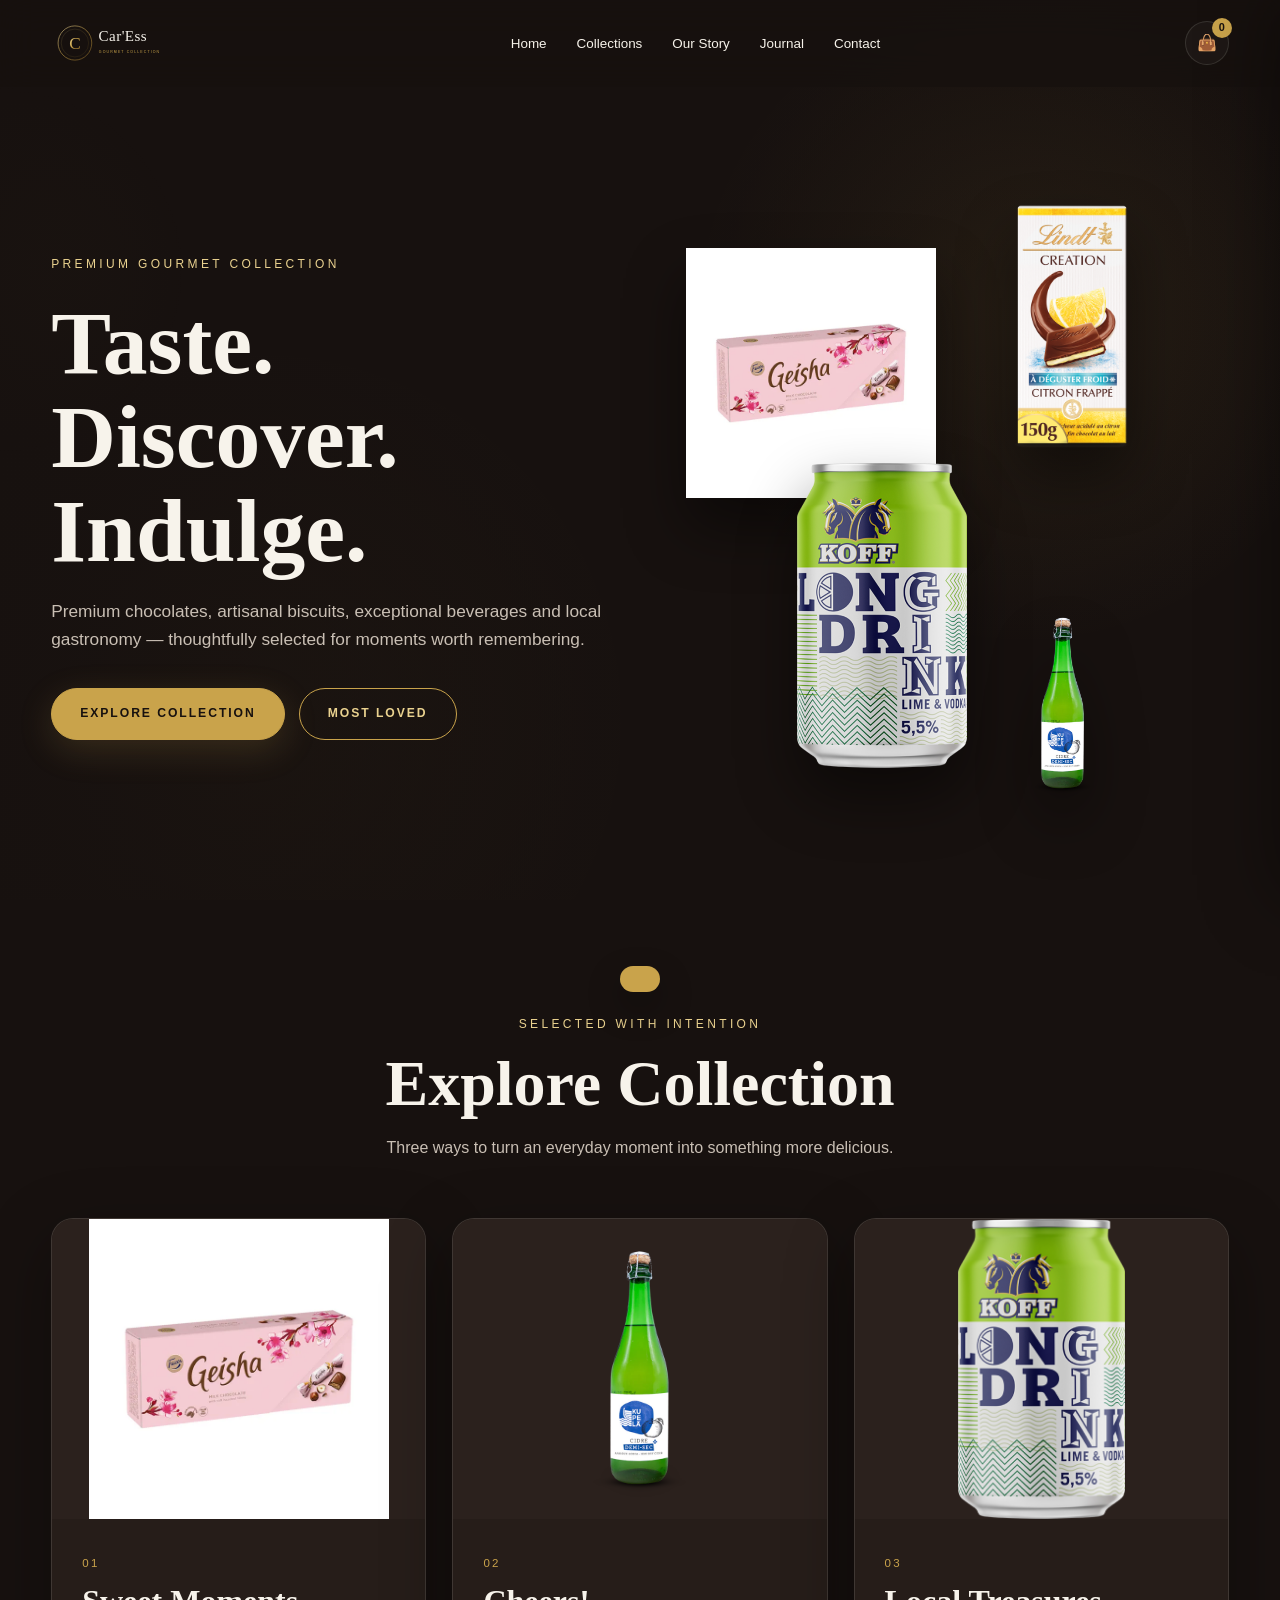
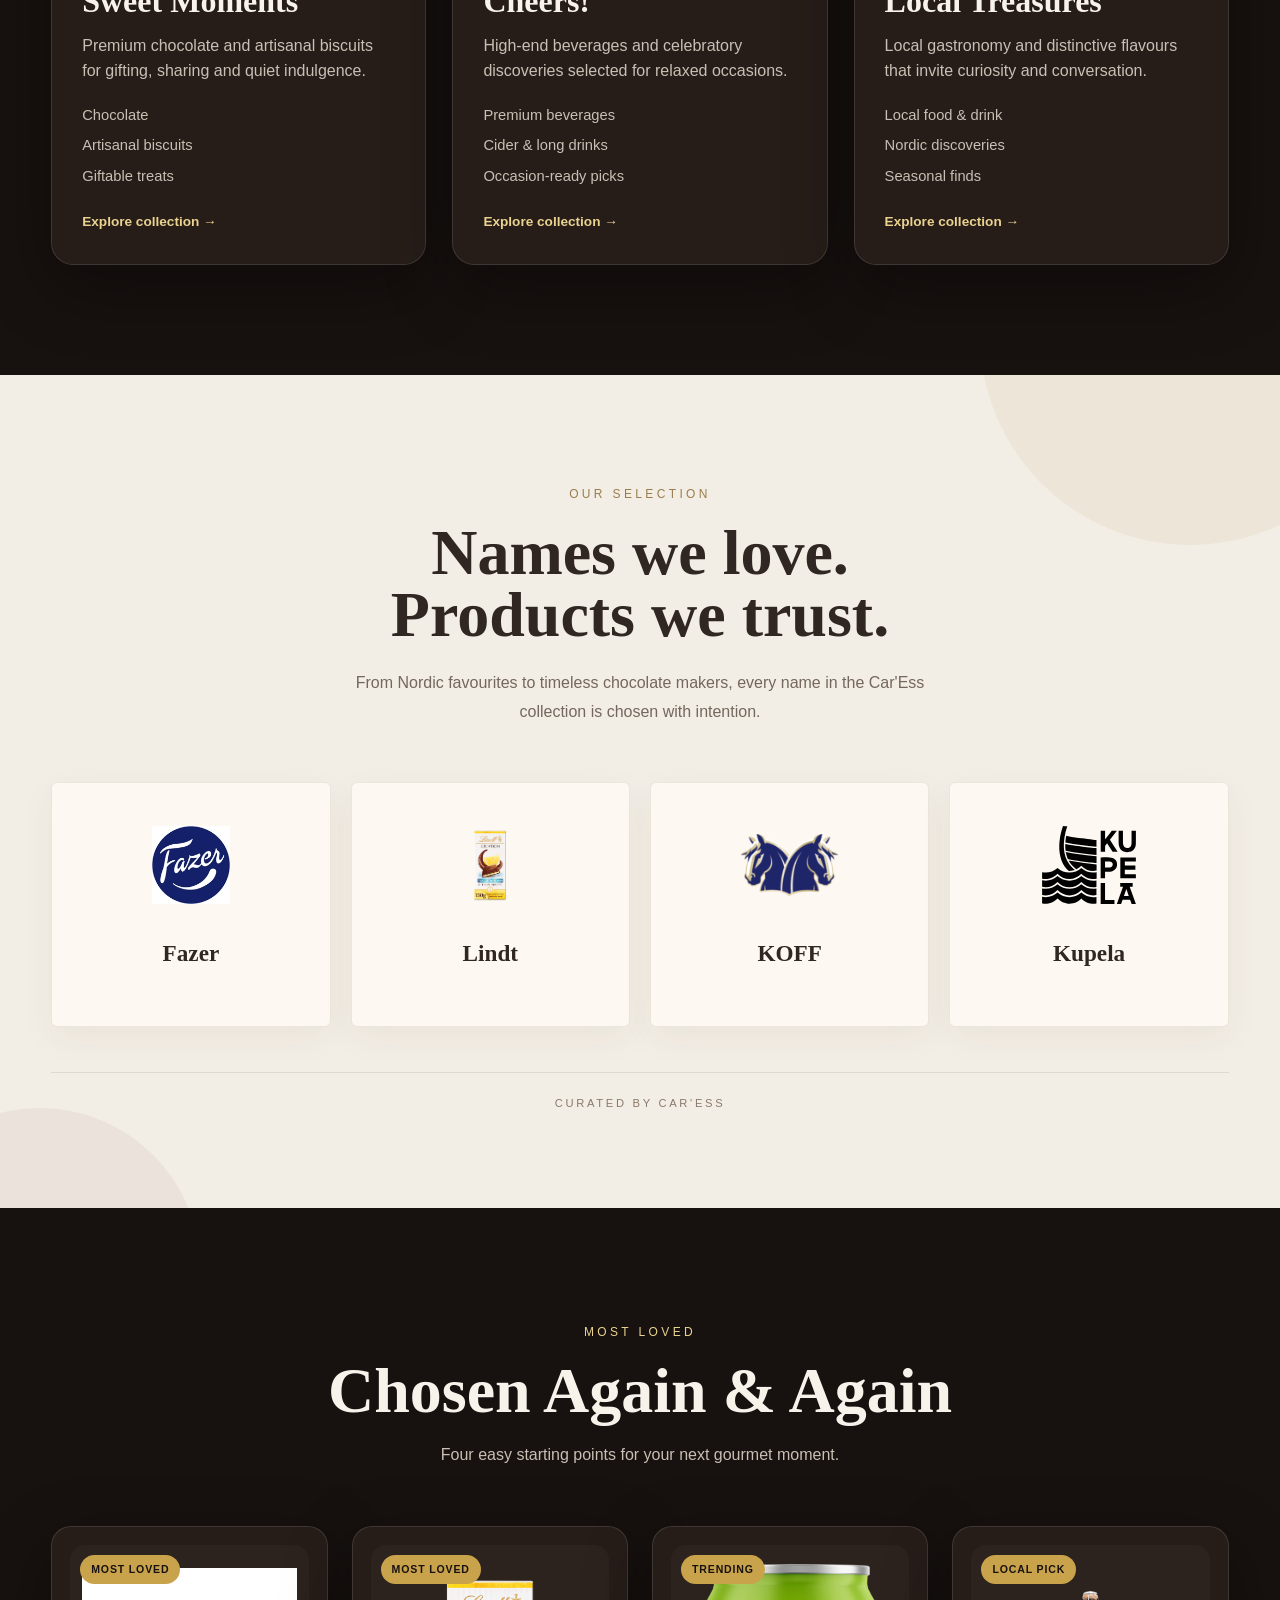
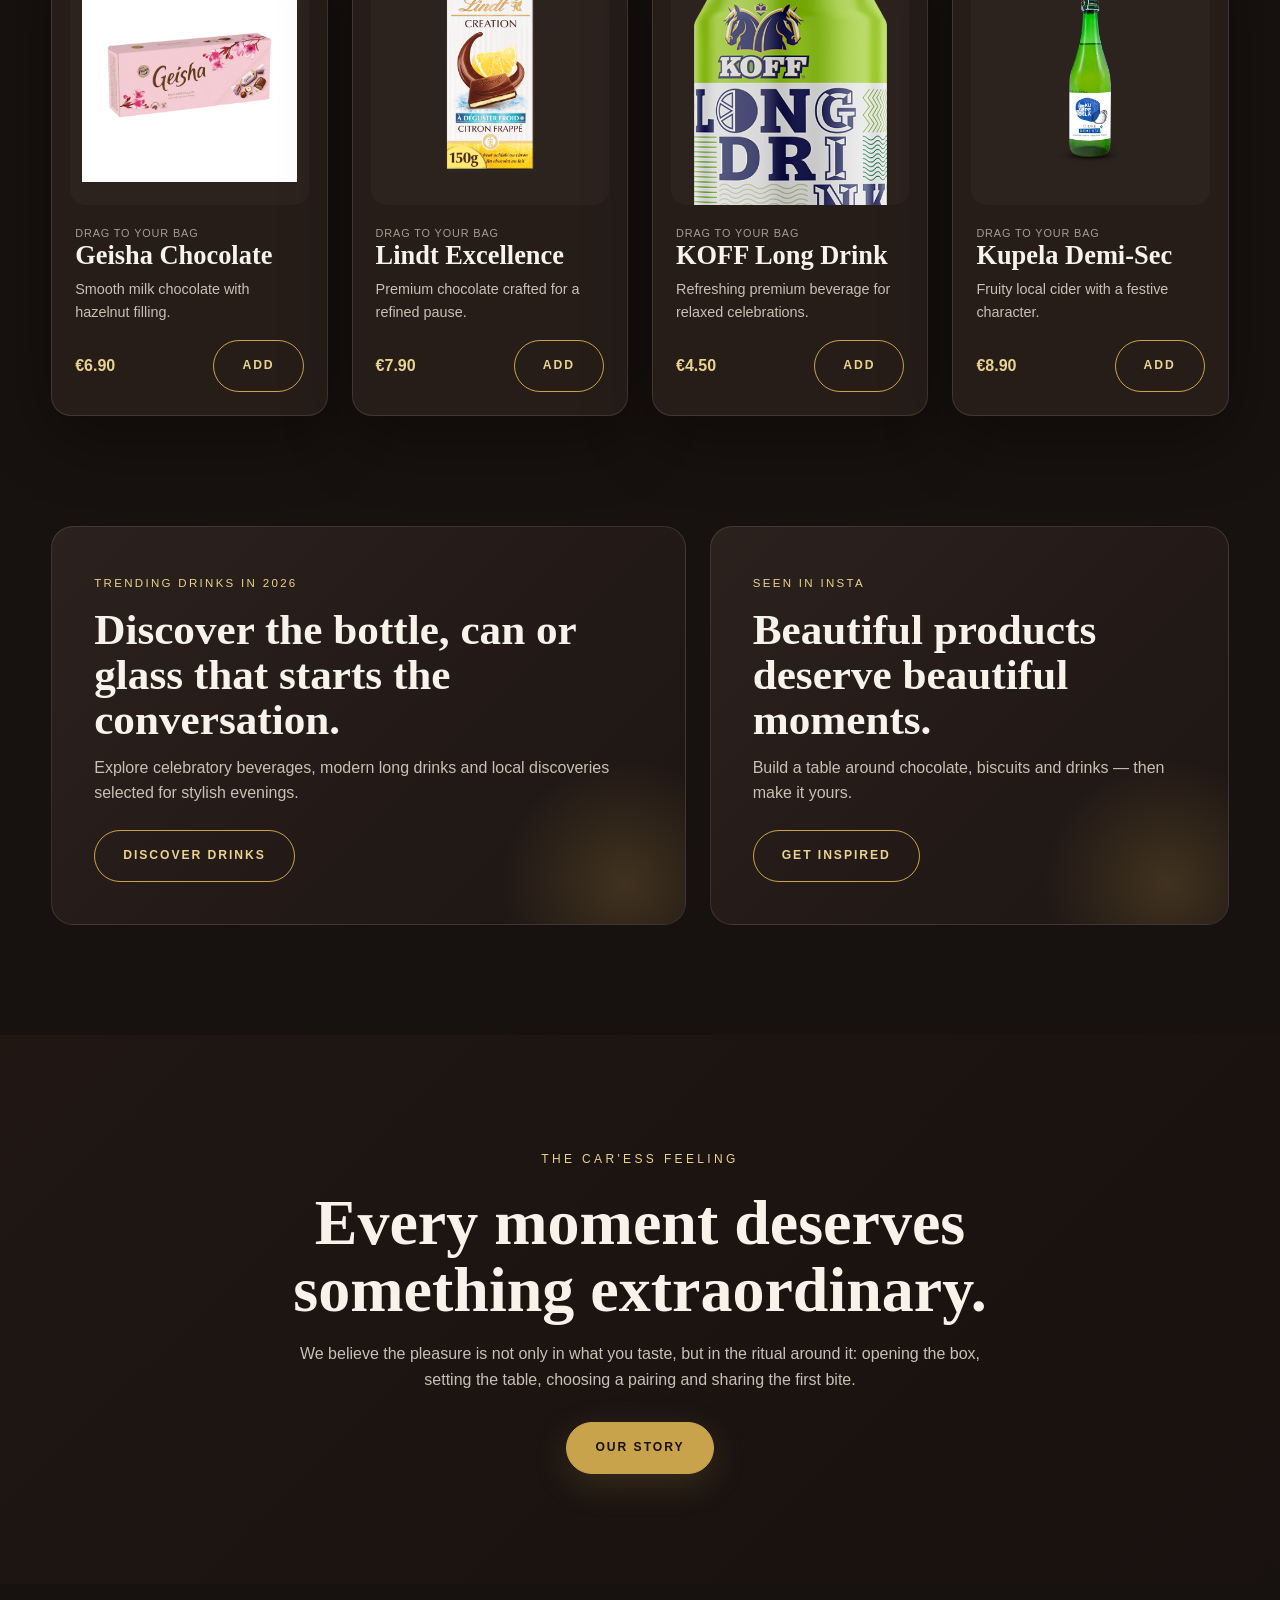
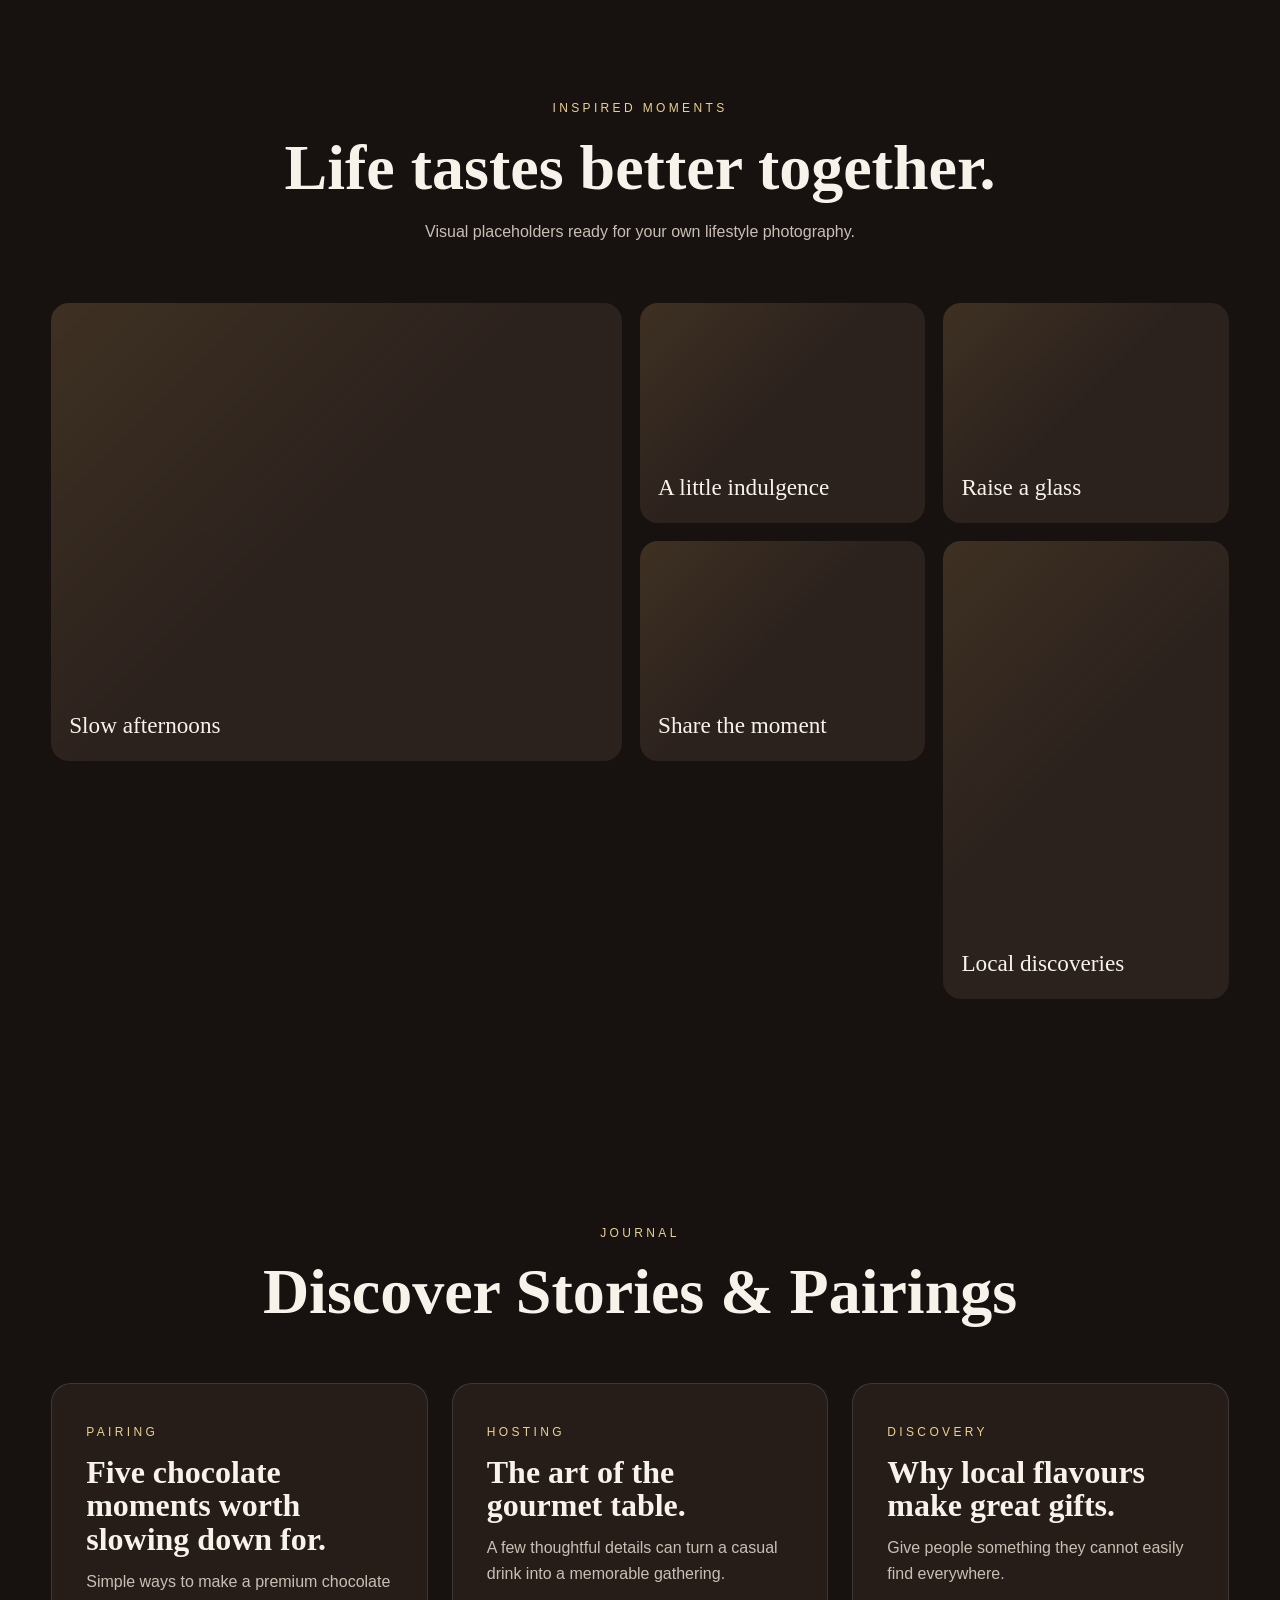
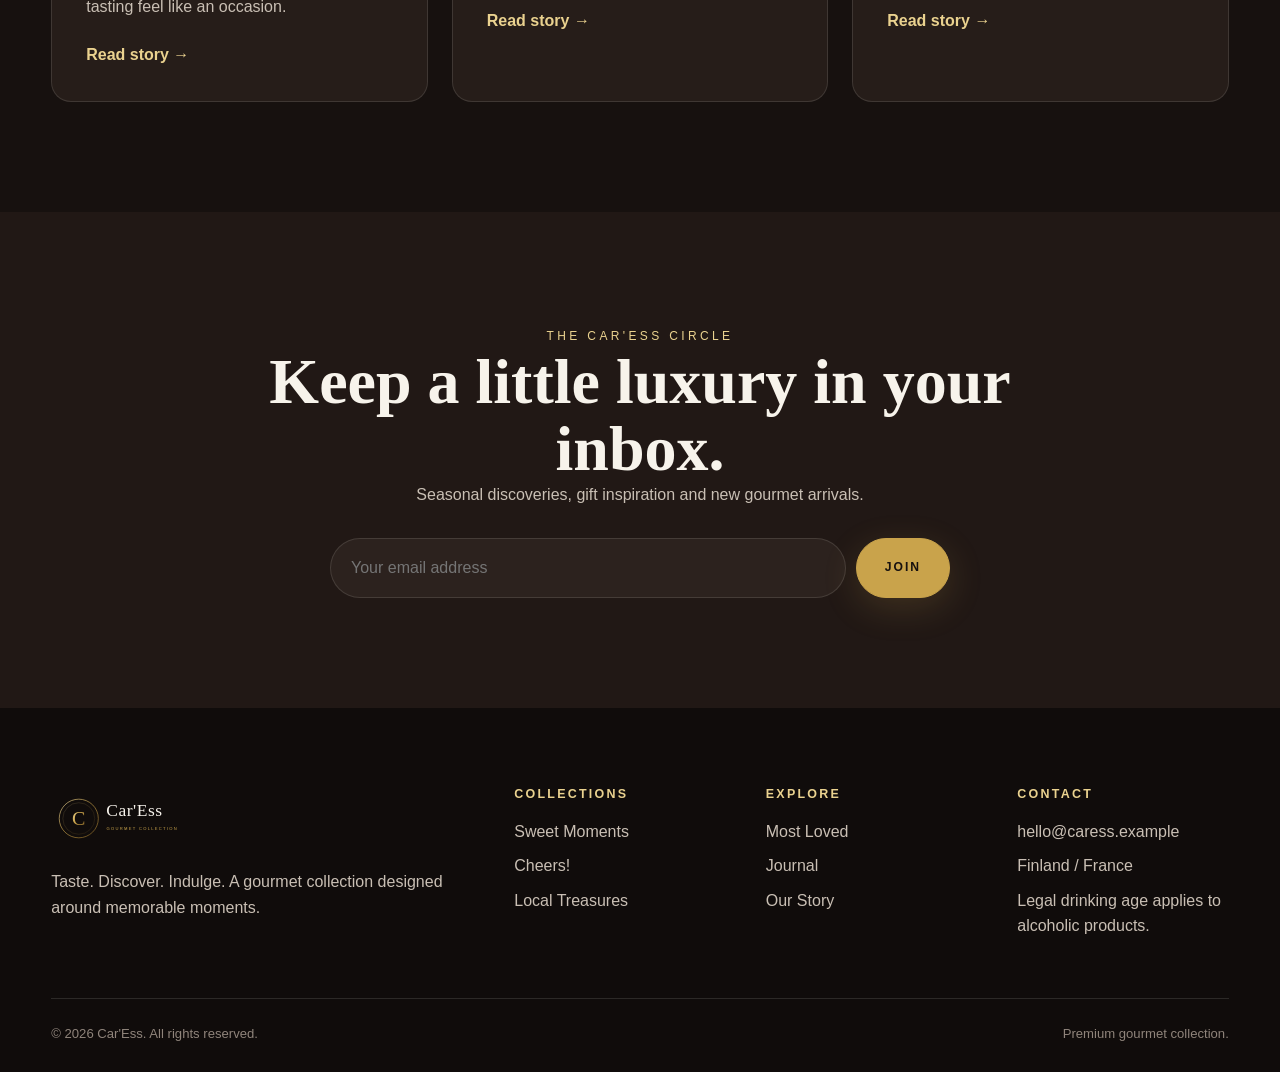
==== commit 4e393f6b: "Update index.html" ====
--- a/index.html
+++ b/index.html
@@ -5,7 +5,7 @@
 <link href="https://fonts.googleapis.com/css2?family=Cormorant+Garamond:wght@400;500;600;700&family=Inter:wght@300;400;500;600;700;800&display=swap" rel="stylesheet">
 <link rel="stylesheet" href="css/style.css"><link rel="stylesheet" href="css/animations.css"><link rel="stylesheet" href="css/responsive.css"></head><body><div id="preloader"><img src="assets/logo.svg" alt="Car'Ess"></div><header class="site-header"><div class="container header-inner"><a class="brand" href="index.html"><img src="assets/logo.svg" alt="Car'Ess"></a><nav><ul class="nav-list"><li><a href="index.html">Home</a></li><li class="nav-item"><a href="shop.html">Collections</a><ul class="dropdown-menu"><li><a href="shop.html?category=sweet">Sweet Moments</a></li><li><a href="shop.html?category=cheers">Cheers!</a></li><li><a href="shop.html?category=local">Local Treasures</a></li></ul></li><li><a href="about.html">Our Story</a></li><li><a href="journal.html">Journal</a></li><li><a href="contact.html">Contact</a></li></ul></nav><div class="header-actions"><button class="icon-btn bag-button" data-open-cart aria-label="Open shopping bag">👜<span class="bag-count" data-cart-count>0</span></button><button class="icon-btn menu-toggle" aria-label="Menu">☰</button></div></div></header>
 <main>
-<section class="hero"><div class="hero-glow"></div><div class="container hero-grid"><div class="hero-copy reveal"><span class="eyebrow">Premium gourmet collection</span><h1>Taste.<br>Discover.<br>Indulge.</h1><p>Premium chocolates, artisanal biscuits, exceptional beverages and local gastronomy — thoughtfully selected for moments worth remembering.</p><div class="hero-actions"><a class="btn btn-primary" href="shop.html">Explore Collection</a><a class="btn btn-ghost" href="#most-loved">Most Loved</a></div></div><div class="hero-stage reveal"><img class="hero-product one" src="assets/images/geisha.webp" alt="Geisha chocolate"><img class="hero-product two" src="assets/images/lindt.webp" alt="Lindt chocolate"><img class="hero-product three" src="assets/images/koff.png" alt="KOFF beverage"><img class="hero-product four" src="assets/images/kupela.webp" alt="Kupela cider"><div class="hero-note"><strong>A little luxury</strong><br><span>For coffee breaks, celebrations and everything between.</span></div></div></div></section>
+<section class="hero"><div class="hero-glow"></div><div class="container hero-grid"><div class="hero-copy reveal"><span class="eyebrow">Premium gourmet collection</span><h1>Taste.<br>Discover.<br>Indulge.</h1><p>Premium chocolates, artisanal biscuits, exceptional beverages and local gastronomy — thoughtfully selected for moments worth remembering.</p><div class="hero-actions"><a class="btn btn-primary" href="shop.html">Explore Collection</a><a class="btn btn-ghost" href="#most-loved">Most Loved</a></div></div><div class="hero-stage reveal"><img class="hero-product one" src="assets/images/geisha.webp" alt="Geisha chocolate"><img class="hero-product two" src="assets/images/lindt.webp" alt="Lindt chocolate"><img class="hero-product three" src="assets/images/koff.png" alt="KOFF beverage"><img class="hero-product four" src="assets/images/kupela.webp" alt="Kupela cider"></div></div></section>
 <section class="section"><div class="container"><div class="section-head reveal"><span class="section-kicker">Selected with intention</span><h2>Explore Collection</h2><p>Three ways to turn an everyday moment into something more delicious.</p></div><div class="collection-grid">
 <article class="collection-card reveal"><img src="assets/images/geisha.webp" alt="Sweet Moments"><div class="collection-body"><span class="collection-number">01</span><h3>Sweet Moments</h3><p>Premium chocolate and artisanal biscuits for gifting, sharing and quiet indulgence.</p><ul><li>Chocolate</li><li>Artisanal biscuits</li><li>Giftable treats</li></ul><a class="collection-link" href="shop.html?category=sweet">Explore collection →</a></div></article>
 <article class="collection-card reveal"><img src="assets/images/kupela.webp" alt="Cheers"><div class="collection-body"><span class="collection-number">02</span><h3>Cheers!</h3><p>High-end beverages and celebratory discoveries selected for relaxed occasions.</p><ul><li>Premium beverages</li><li>Cider & long drinks</li><li>Occasion-ready picks</li></ul><a class="collection-link" href="shop.html?category=cheers">Explore collection →</a></div></article>
--- a/css/style.css
+++ b/css/style.css
@@ -7,7 +7,209 @@
 .site-header{position:fixed;inset:0 0 auto;z-index:1000;background:rgba(23,17,15,.72);backdrop-filter:blur(18px);border-bottom:1px solid transparent;transition:.3s}.site-header.scrolled{border-color:var(--line);background:rgba(23,17,15,.92)}.header-inner{height:86px;display:flex;align-items:center;justify-content:space-between;gap:25px}.brand img{width:155px}.nav-list{display:flex;gap:30px;align-items:center}.nav-list a{font-size:.84rem;color:var(--cream);position:relative}.nav-list a:after{content:"";position:absolute;left:0;bottom:-7px;width:0;height:1px;background:var(--gold);transition:.3s}.nav-list a:hover:after{width:100%}.nav-item{position:relative}.dropdown-menu{position:absolute;left:-18px;top:calc(100% + 18px);width:220px;padding:12px;background:#201815;border:1px solid var(--line);border-radius:16px;box-shadow:var(--shadow);opacity:0;visibility:hidden;transform:translateY(8px);transition:.25s}.nav-item:hover .dropdown-menu{opacity:1;visibility:visible;transform:none}.dropdown-menu a{display:block;padding:11px 12px}.header-actions{display:flex;align-items:center;gap:14px}.icon-btn{width:44px;height:44px;border:1px solid var(--line);border-radius:50%;background:rgba(255,255,255,.03);color:var(--cream);display:grid;place-items:center}.bag-button{position:relative}.bag-count{position:absolute;right:-4px;top:-4px;width:20px;height:20px;border-radius:50%;background:var(--gold);color:#17110f;display:grid;place-items:center;font-size:.68rem;font-weight:800}.menu-toggle{display:none}
 .hero{min-height:100vh;position:relative;display:grid;align-items:center;overflow:hidden;background:radial-gradient(circle at 80% 35%,rgba(201,163,75,.12),transparent 28%),radial-gradient(circle at 20% 80%,rgba(201,163,75,.08),transparent 30%),var(--bg)}.hero:after{content:"";position:absolute;inset:0;background:linear-gradient(90deg,rgba(23,17,15,.95),rgba(23,17,15,.55) 48%,rgba(23,17,15,.15));pointer-events:none}.hero-grid{position:relative;z-index:2;display:grid;grid-template-columns:1fr 1fr;gap:70px;align-items:center;padding-top:90px}.hero-copy{max-width:670px}.hero-copy h1{margin:20px 0}.hero-copy p{font-size:1.08rem;max-width:580px}.hero-actions{display:flex;gap:14px;flex-wrap:wrap;margin-top:34px}.hero-stage{height:650px;position:relative}.hero-product{position:absolute;object-fit:contain;filter:drop-shadow(0 30px 30px rgba(0,0,0,.45));animation:float 7s ease-in-out infinite;transition:transform .4s}.hero-product:hover{transform:scale(1.06) rotate(1deg)}.hero-product.one{width:250px;left:2%;top:12%}.hero-product.two{width:270px;right:4%;top:3%;animation-delay:-2s}.hero-product.three{width:170px;left:22%;bottom:8%;animation-delay:-4s}.hero-product.four{width:220px;right:10%;bottom:1%;animation-delay:-5s}@keyframes float{50%{translate:0 -18px}}.hero-glow{position:absolute;width:360px;height:360px;border-radius:50%;background:radial-gradient(circle,rgba(201,163,75,.16),transparent 70%);filter:blur(10px);pointer-events:none;transform:translate(-50%,-50%);transition:opacity .3s}.hero-note{position:absolute;right:6%;bottom:8%;z-index:3;max-width:220px;padding:18px;border:1px solid rgba(201,163,75,.28);background:rgba(23,17,15,.6);backdrop-filter:blur(12px);border-radius:18px}.hero-note strong{font-family:"Cormorant Garamond",serif;font-size:1.4rem;color:var(--gold2)}
 .collection-grid{display:grid;grid-template-columns:repeat(3,1fr);gap:26px}.collection-card{position:relative;min-height:560px;border-radius:22px;overflow:hidden;background:var(--surface);box-shadow:var(--shadow);border:1px solid var(--line)}.collection-card img{width:100%;height:300px;object-fit:contain;background:#2b211d;transition:.6s var(--ease)}.collection-card:hover img{transform:scale(1.05)}.collection-body{padding:30px}.collection-number{color:var(--gold);letter-spacing:.2em;font-size:.72rem}.collection-body h3{margin:10px 0 14px}.collection-body ul{display:grid;gap:7px;margin:20px 0;color:var(--muted);font-size:.92rem}.collection-link{color:var(--gold2);font-weight:700;font-size:.85rem}
-.brand-strip{display:flex;align-items:center;justify-content:center;gap:40px;flex-wrap:wrap;padding:28px 0;border-top:1px solid var(--line);border-bottom:1px solid var(--line)}.brand-strip img{max-height:52px;max-width:130px;object-fit:contain;filter:grayscale(1) brightness(1.4);opacity:.78;transition:.3s}.brand-strip img:hover{filter:none;opacity:1;transform:translateY(-2px)}
+/* =========================================================
+   CAR'ESS — OUR SELECTION / BRAND SECTION
+   ========================================================= */
+
+.brand-selection-section {
+  background: #f3eee5;
+  color: #302722;
+  padding: 105px 0 95px;
+  position: relative;
+  overflow: hidden;
+}
+
+.brand-selection-section::before {
+  content: "";
+  position: absolute;
+  width: 420px;
+  height: 420px;
+  border-radius: 50%;
+  top: -250px;
+  right: -120px;
+  background: rgba(182, 154, 101, 0.10);
+  pointer-events: none;
+}
+
+.brand-selection-section::after {
+  content: "";
+  position: absolute;
+  width: 320px;
+  height: 320px;
+  border-radius: 50%;
+  bottom: -220px;
+  left: -120px;
+  background: rgba(99, 61, 55, 0.06);
+  pointer-events: none;
+}
+
+.brand-selection-section .container {
+  position: relative;
+  z-index: 2;
+}
+
+.brand-selection-intro {
+  max-width: 700px;
+  margin: 0 auto 55px;
+  text-align: center;
+}
+
+.brand-selection-intro .section-kicker {
+  color: #9a7d4d;
+}
+
+.brand-selection-intro h2 {
+  color: #302722;
+  font-size: clamp(2.8rem, 5vw, 4.6rem);
+  line-height: 0.98;
+  margin: 16px 0 22px;
+}
+
+.brand-selection-intro p {
+  max-width: 620px;
+  margin: 0 auto;
+  color: #74675d;
+  font-size: 1rem;
+  line-height: 1.8;
+}
+
+.brand-selection-grid {
+  display: grid;
+  grid-template-columns: repeat(4, 1fr);
+  gap: 20px;
+}
+
+.brand-selection-card {
+  min-height: 245px;
+  padding: 22px;
+  background: rgba(255, 252, 247, 0.78);
+  border: 1px solid rgba(80, 60, 40, 0.10);
+  border-radius: 6px;
+  display: flex;
+  flex-direction: column;
+  align-items: center;
+  justify-content: center;
+  text-align: center;
+  text-decoration: none;
+  color: #302722;
+  box-shadow: 0 10px 35px rgba(60, 42, 25, 0.05);
+  transition:
+    transform 0.35s ease,
+    box-shadow 0.35s ease,
+    background 0.35s ease;
+}
+
+.brand-selection-card:hover {
+  transform: translateY(-7px);
+  background: #fffdf9;
+  box-shadow: 0 20px 45px rgba(60, 42, 25, 0.10);
+}
+
+.brand-logo-wrap {
+  width: 100%;
+  height: 105px;
+  display: flex;
+  align-items: center;
+  justify-content: center;
+  margin-bottom: 17px;
+}
+
+.brand-logo-wrap img {
+  display: block;
+  width: auto;
+  max-width: 145px;
+  max-height: 78px;
+  object-fit: contain;
+  transition: transform 0.35s ease;
+}
+
+.brand-selection-card:hover .brand-logo-wrap img {
+  transform: scale(1.04);
+}
+
+.brand-selection-name {
+  font-family: "Cormorant Garamond", Georgia, serif;
+  font-size: 1.45rem;
+  font-weight: 600;
+  color: #302722;
+  margin-bottom: 6px;
+}
+
+.brand-selection-link {
+  color: #9a7d4d;
+  font-size: 0.68rem;
+  text-transform: uppercase;
+  letter-spacing: 0.14em;
+  opacity: 0;
+  transform: translateY(4px);
+  transition: opacity 0.3s ease, transform 0.3s ease;
+}
+
+.brand-selection-card:hover .brand-selection-link {
+  opacity: 1;
+  transform: translateY(0);
+}
+
+.brand-selection-footer {
+  margin-top: 45px;
+  padding-top: 22px;
+  border-top: 1px solid rgba(80, 60, 40, 0.12);
+  text-align: center;
+  color: #8b796a;
+  font-size: 0.7rem;
+  text-transform: uppercase;
+  letter-spacing: 0.24em;
+}
+
+
+/* Mobile */
+@media (max-width: 1050px) {
+  .brand-selection-grid {
+    grid-template-columns: repeat(2, 1fr);
+  }
+}
+
+@media (max-width: 600px) {
+  .brand-selection-section {
+    padding: 75px 0 65px;
+  }
+
+  .brand-selection-intro {
+    margin-bottom: 35px;
+  }
+
+  .brand-selection-intro h2 {
+    font-size: 2.8rem;
+  }
+
+  .brand-selection-grid {
+    grid-template-columns: 1fr 1fr;
+    gap: 12px;
+  }
+
+  .brand-selection-card {
+    min-height: 190px;
+    padding: 15px;
+  }
+
+  .brand-logo-wrap {
+    height: 75px;
+  }
+
+  .brand-logo-wrap img {
+    max-width: 110px;
+    max-height: 58px;
+  }
+
+  .brand-selection-name {
+    font-size: 1.2rem;
+  }
+
+  .brand-selection-link {
+    display: none;
+  }
+}
+
 .product-grid{display:grid;grid-template-columns:repeat(4,1fr);gap:24px}.product-card{position:relative;background:var(--surface);border:1px solid var(--line);border-radius:20px;padding:18px;cursor:grab;box-shadow:var(--shadow);transition:.35s var(--ease)}.product-card:hover{transform:translateY(-8px);border-color:rgba(201,163,75,.4)}.product-card.dragging{opacity:.45;transform:scale(.97)}.product-image{height:260px;border-radius:15px;background:#2c221e;display:grid;place-items:center;overflow:hidden}.product-image img{height:90%;width:90%;object-fit:contain;transition:.45s}.product-card:hover .product-image img{transform:scale(1.06)}.product-meta{padding:20px 5px 5px}.product-meta h3{font-size:1.65rem}.product-meta p{font-size:.9rem;margin:8px 0}.product-row{display:flex;align-items:center;justify-content:space-between;gap:10px;margin-top:16px}.price{color:var(--gold2);font-weight:800}.badge{position:absolute;z-index:2;top:28px;left:28px;background:var(--gold);color:#17110f;padding:6px 11px;border-radius:999px;font-size:.66rem;font-weight:800;letter-spacing:.08em;text-transform:uppercase}.drag-hint{font-size:.68rem;color:#a99c90;text-transform:uppercase;letter-spacing:.08em}
 .promo-grid{display:grid;grid-template-columns:1.1fr .9fr;gap:24px}.promo-card{min-height:330px;border:1px solid var(--line);border-radius:22px;padding:42px;position:relative;overflow:hidden;background:linear-gradient(135deg,#2b211d,#1d1513)}.promo-card:after{content:"";position:absolute;width:260px;height:260px;border-radius:50%;right:-70px;bottom:-90px;background:radial-gradient(circle,rgba(201,163,75,.2),transparent 68%)}.promo-card h3{font-size:2.7rem;max-width:500px;margin:12px 0}.trend-tag{display:inline-block;color:var(--gold2);font-size:.72rem;text-transform:uppercase;letter-spacing:.2em}
 .story{position:relative;overflow:hidden;text-align:center;background:linear-gradient(135deg,#201713,#17110f)}.story .container{position:relative;z-index:2;max-width:900px}.story h2{margin:18px 0}.story p{max-width:700px;margin:auto}
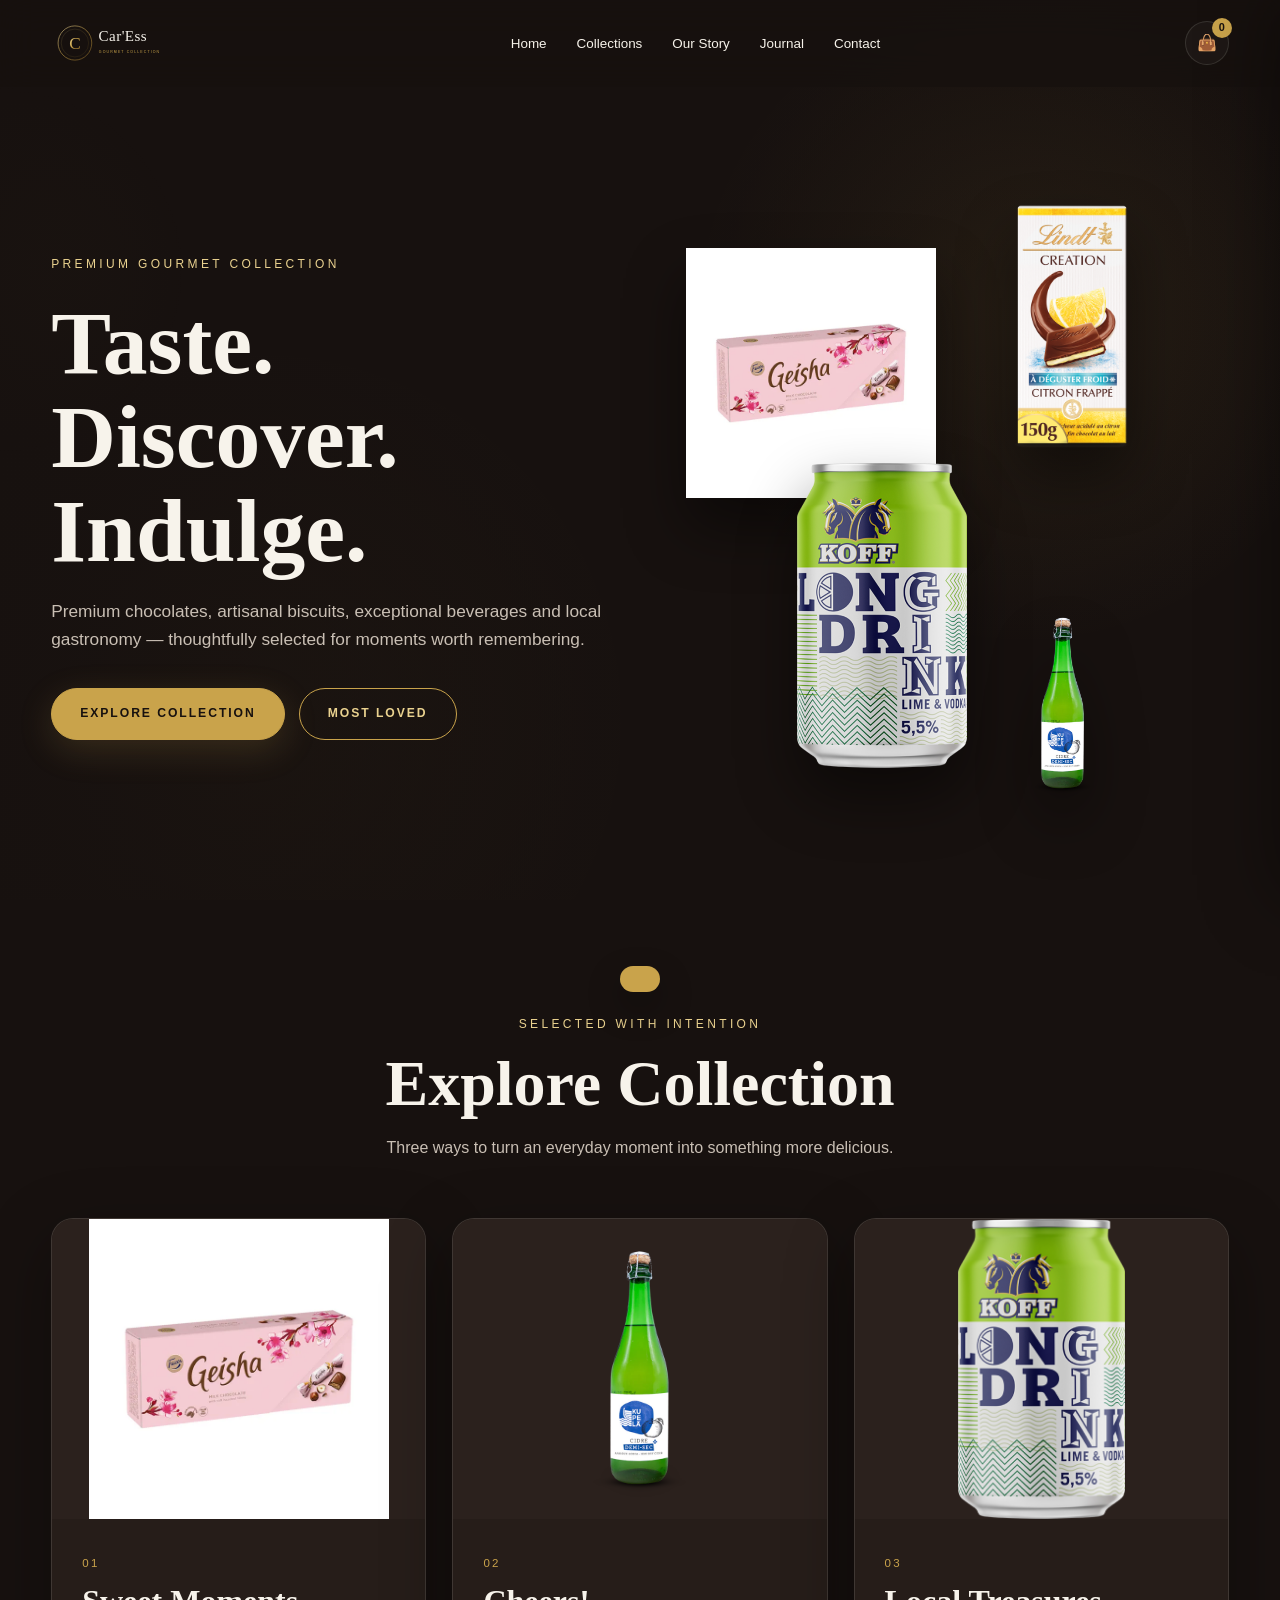
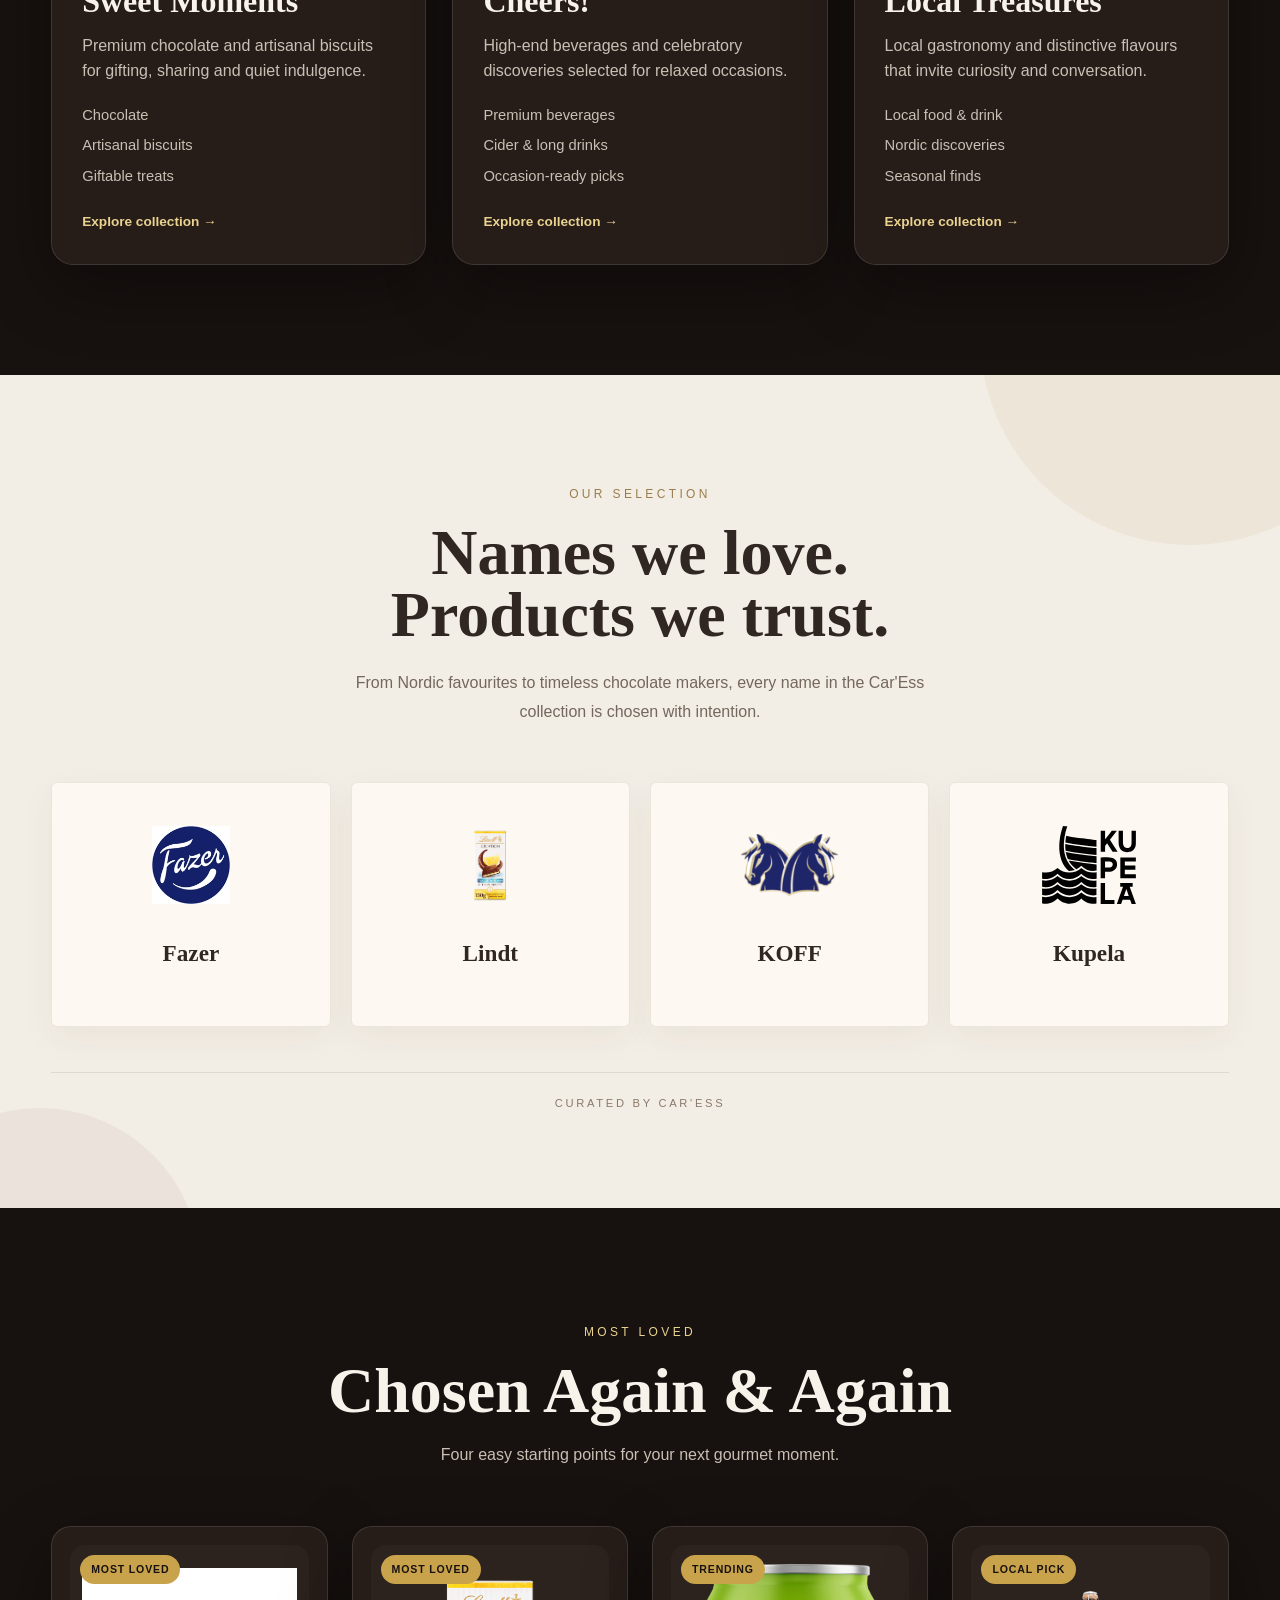
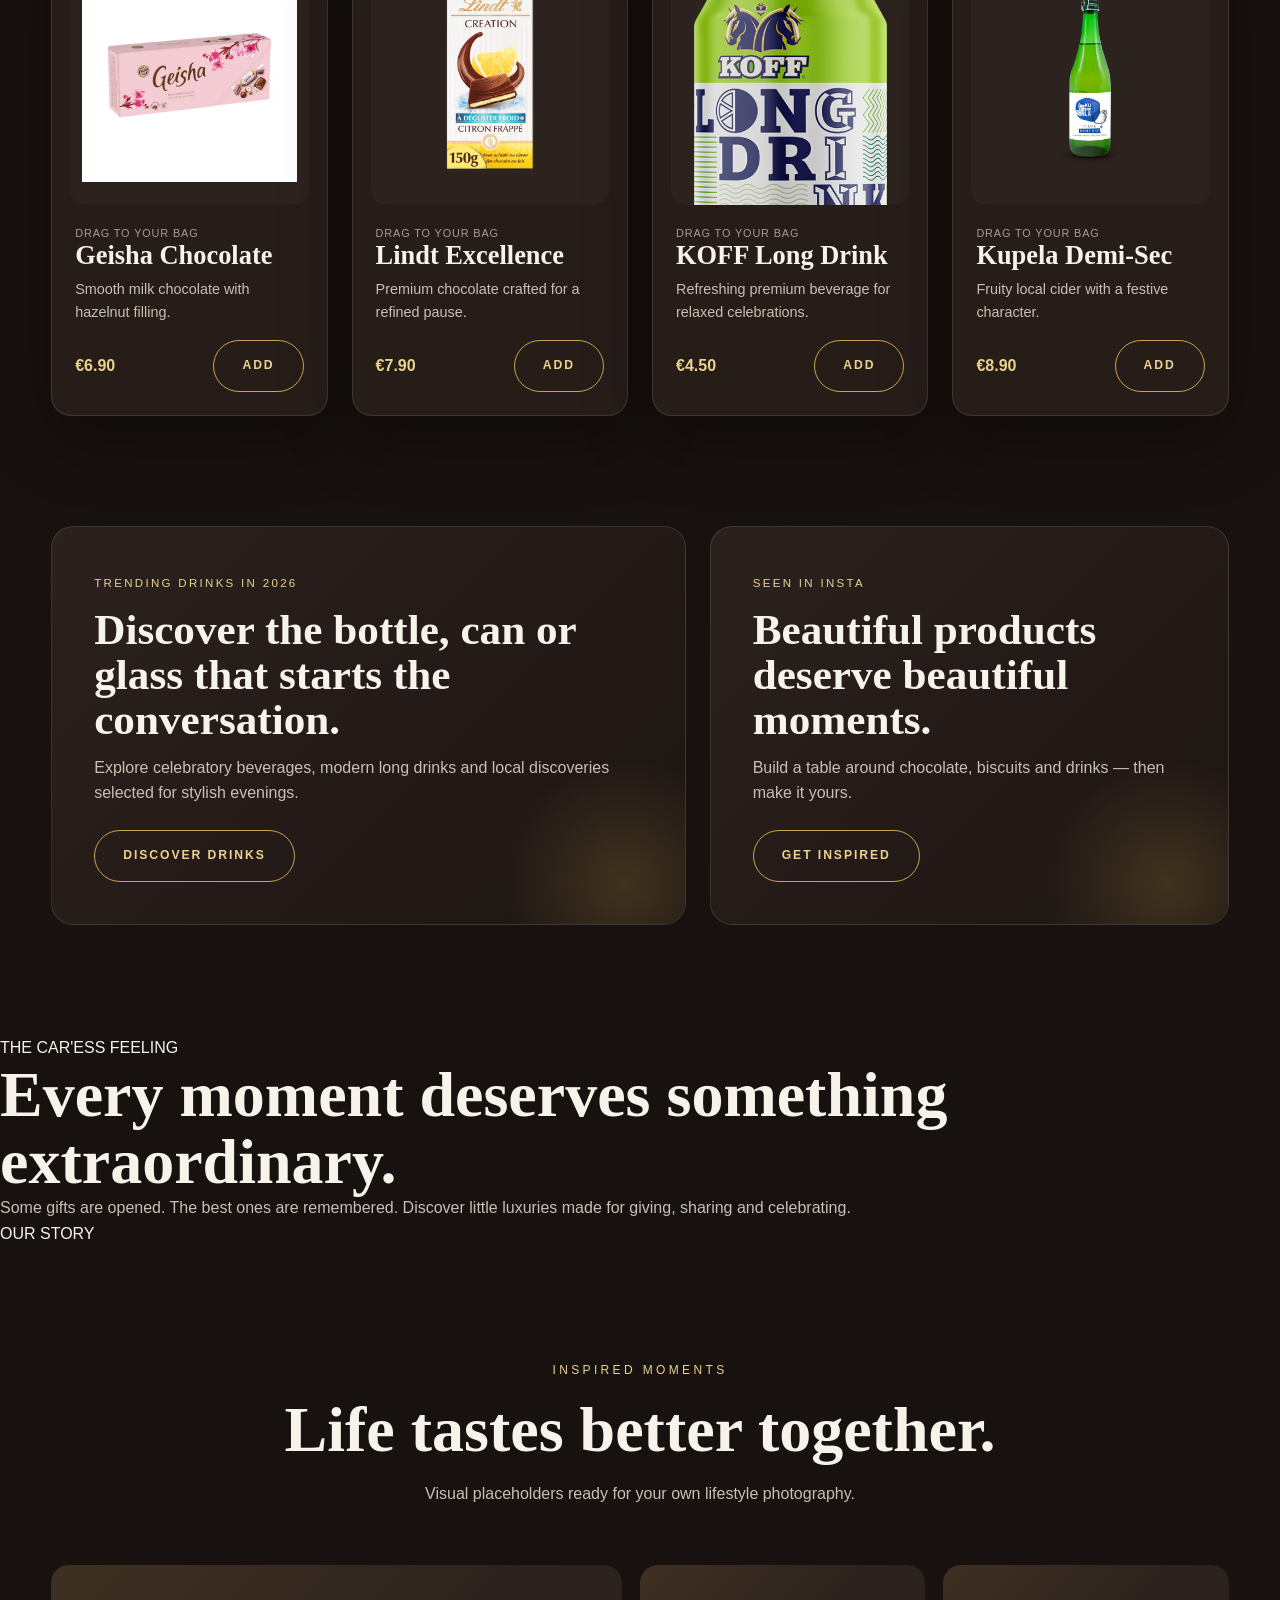
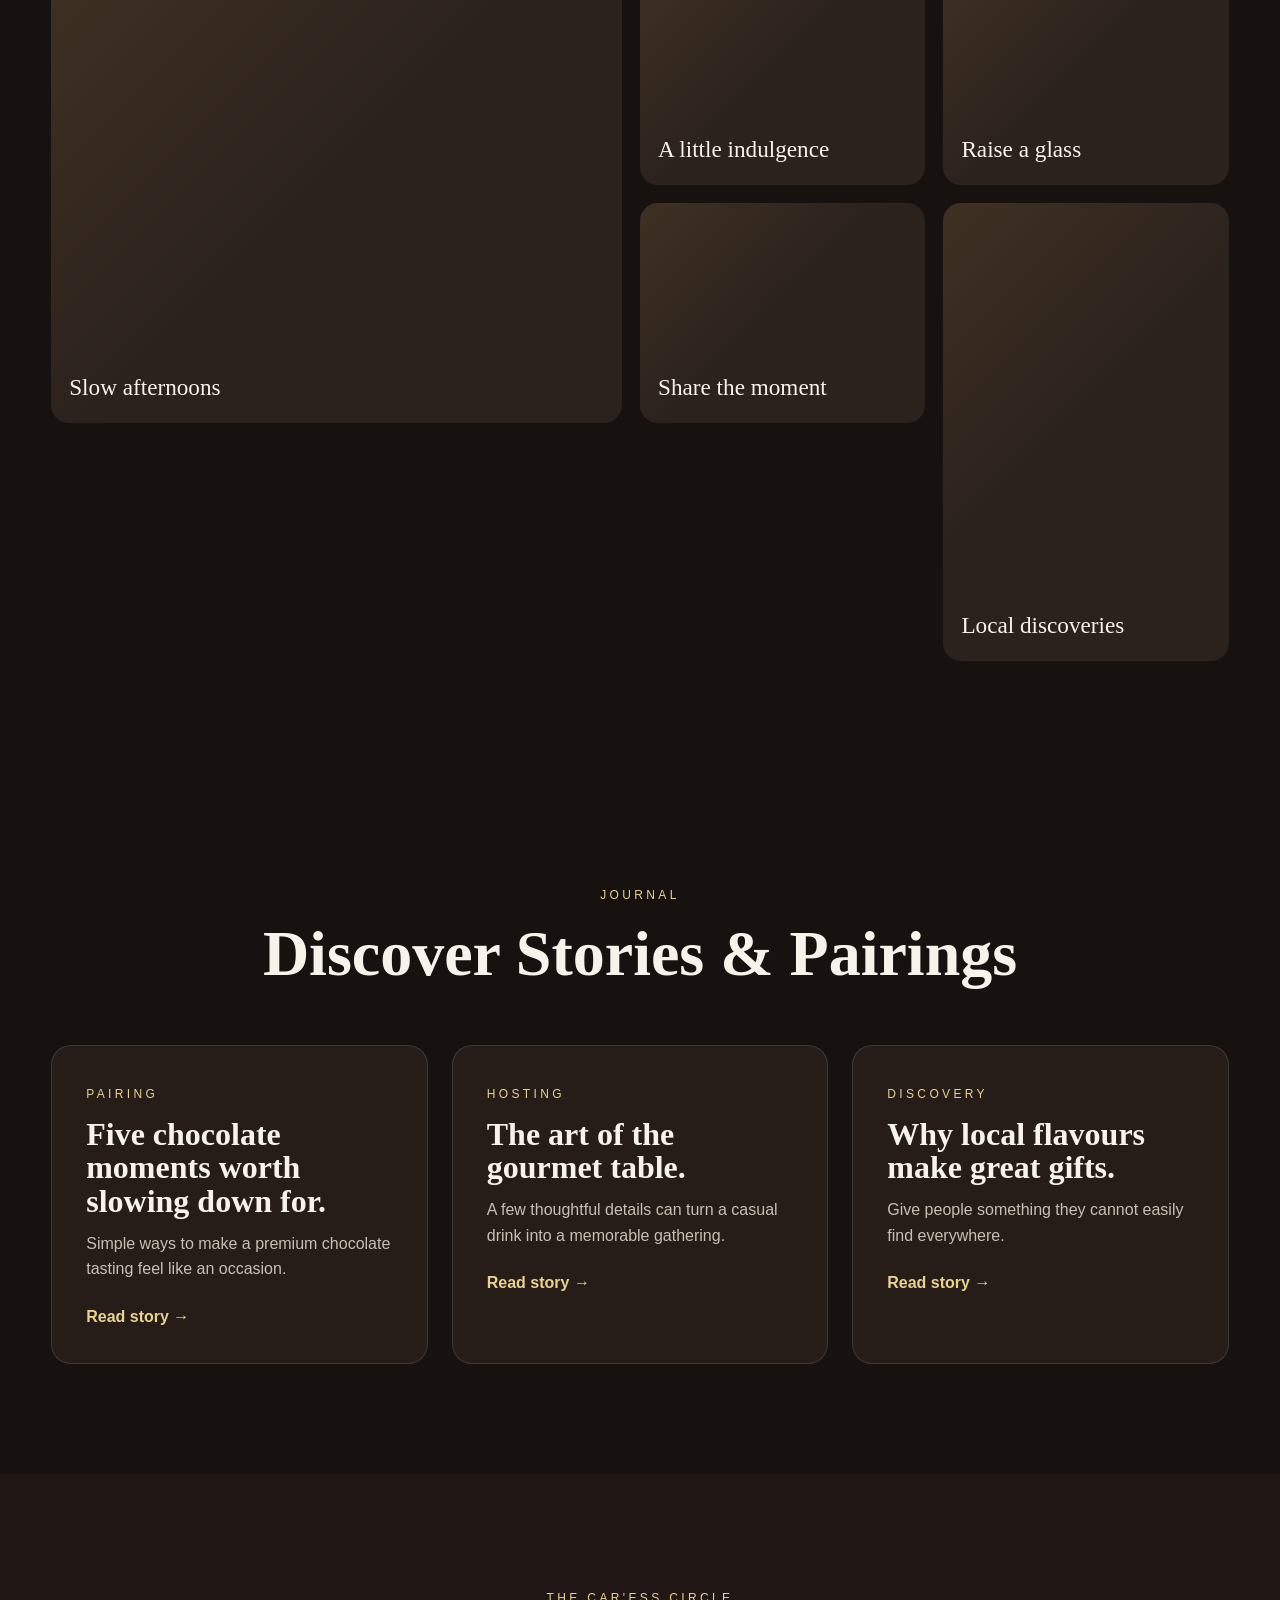
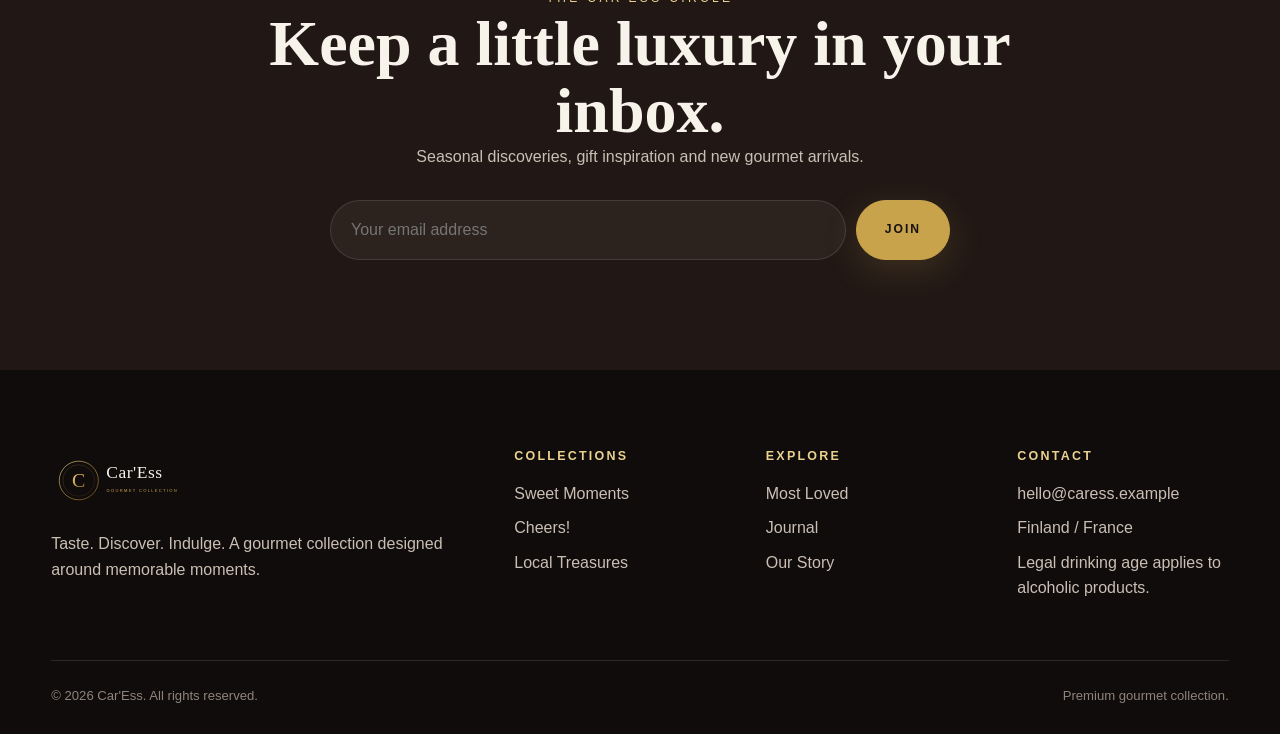
==== commit 3933f280: "Update index.html" ====
--- a/index.html
+++ b/index.html
@@ -69,8 +69,8 @@
 <article class="product-card reveal" draggable="true" data-cart-drop data-id="geisha" data-name="Geisha Chocolate" data-price="6.90"><span class="badge">Most Loved</span><div class="product-image"><img src="assets/images/geisha.webp" alt="Geisha Chocolate" loading="lazy"></div><div class="product-meta"><div class="drag-hint">Drag to your bag</div><h3>Geisha Chocolate</h3><p>Smooth milk chocolate with hazelnut filling.</p><div class="product-row"><span class="price">€6.90</span><button class="btn btn-ghost" data-add-to-cart data-id="geisha" data-name="Geisha Chocolate" data-price="6.90">Add</button></div></div></article><article class="product-card reveal" draggable="true" data-cart-drop data-id="lindt" data-name="Lindt Excellence" data-price="7.90"><span class="badge">Most Loved</span><div class="product-image"><img src="assets/images/lindt.webp" alt="Lindt Excellence" loading="lazy"></div><div class="product-meta"><div class="drag-hint">Drag to your bag</div><h3>Lindt Excellence</h3><p>Premium chocolate crafted for a refined pause.</p><div class="product-row"><span class="price">€7.90</span><button class="btn btn-ghost" data-add-to-cart data-id="lindt" data-name="Lindt Excellence" data-price="7.90">Add</button></div></div></article><article class="product-card reveal" draggable="true" data-cart-drop data-id="koff" data-name="KOFF Long Drink" data-price="4.50"><span class="badge">Trending</span><div class="product-image"><img src="assets/images/koff.png" alt="KOFF Long Drink" loading="lazy"></div><div class="product-meta"><div class="drag-hint">Drag to your bag</div><h3>KOFF Long Drink</h3><p>Refreshing premium beverage for relaxed celebrations.</p><div class="product-row"><span class="price">€4.50</span><button class="btn btn-ghost" data-add-to-cart data-id="koff" data-name="KOFF Long Drink" data-price="4.50">Add</button></div></div></article><article class="product-card reveal" draggable="true" data-cart-drop data-id="kupela" data-name="Kupela Demi-Sec" data-price="8.90"><span class="badge">Local Pick</span><div class="product-image"><img src="assets/images/kupela.webp" alt="Kupela Demi-Sec" loading="lazy"></div><div class="product-meta"><div class="drag-hint">Drag to your bag</div><h3>Kupela Demi-Sec</h3><p>Fruity local cider with a festive character.</p><div class="product-row"><span class="price">€8.90</span><button class="btn btn-ghost" data-add-to-cart data-id="kupela" data-name="Kupela Demi-Sec" data-price="8.90">Add</button></div></div></article>
 </div></div></section>
 <section class="section" style="padding-top:0"><div class="container"><div class="promo-grid"><article class="promo-card reveal"><span class="trend-tag">Trending drinks in 2026</span><h3>Discover the bottle, can or glass that starts the conversation.</h3><p>Explore celebratory beverages, modern long drinks and local discoveries selected for stylish evenings.</p><a class="btn btn-ghost" href="shop.html?category=cheers" style="margin-top:24px">Discover drinks</a></article><article class="promo-card reveal"><span class="trend-tag">Seen in Insta</span><h3>Beautiful products deserve beautiful moments.</h3><p>Build a table around chocolate, biscuits and drinks — then make it yours.</p><a class="btn btn-ghost" href="journal.html" style="margin-top:24px">Get inspired</a></article></div></div></section>
-<section class="story section"><div class="container reveal"><span class="section-kicker">The Car'Ess feeling</span><h2>Every moment deserves something extraordinary.</h2><p>We believe the pleasure is not only in what you taste, but in the ritual around it: opening the box, setting the table, choosing a pairing and sharing the first bite.</p><a class="btn btn-primary" href="about.html" style="margin-top:30px">Our Story</a></div></section>
+<section class="feeling-hero"><div class="feeling-hero-overlay"></div><div class="feeling-hero-content"><div class="feeling-hero-kicker">THE CAR'ESS FEELING</div><h2 class="feeling-hero-title">Every moment deserves something extraordinary.</h2><p class="feeling-hero-text">Some gifts are opened. The best ones are remembered. Discover little luxuries made for giving, sharing and celebrating.</p><a class="feeling-hero-button" href="about.html">OUR STORY</a></div><div class="feeling-sparkles" aria-hidden="true"><span></span><span></span><span></span><span></span></div></section>
 <section class="section"><div class="container"><div class="section-head reveal"><span class="section-kicker">Inspired Moments</span><h2>Life tastes better together.</h2><p>Visual placeholders ready for your own lifestyle photography.</p></div><div class="gallery"><div class="gallery-item large reveal"><div class="gallery-caption">Slow afternoons</div></div><div class="gallery-item reveal"><div class="gallery-caption">A little indulgence</div></div><div class="gallery-item reveal"><div class="gallery-caption">Raise a glass</div></div><div class="gallery-item reveal"><div class="gallery-caption">Share the moment</div></div><div class="gallery-item tall reveal"><div class="gallery-caption">Local discoveries</div></div></div></div></section>
 <section class="section"><div class="container"><div class="section-head reveal"><span class="section-kicker">Journal</span><h2>Discover Stories & Pairings</h2></div><div class="journal-grid"><article class="journal-card reveal"><span class="section-kicker">Pairing</span><h3>Five chocolate moments worth slowing down for.</h3><p>Simple ways to make a premium chocolate tasting feel like an occasion.</p><a href="journal.html">Read story →</a></article><article class="journal-card reveal"><span class="section-kicker">Hosting</span><h3>The art of the gourmet table.</h3><p>A few thoughtful details can turn a casual drink into a memorable gathering.</p><a href="journal.html">Read story →</a></article><article class="journal-card reveal"><span class="section-kicker">Discovery</span><h3>Why local flavours make great gifts.</h3><p>Give people something they cannot easily find everywhere.</p><a href="journal.html">Read story →</a></article></div></div></section>
 <section class="section newsletter"><div class="container newsletter-box reveal"><span class="section-kicker">The Car'Ess Circle</span><h2>Keep a little luxury in your inbox.</h2><p>Seasonal discoveries, gift inspiration and new gourmet arrivals.</p><form class="newsletter-form" onsubmit="event.preventDefault();alert('Thank you for joining the Car\'Ess Circle.');"><input type="email" placeholder="Your email address" required><button class="btn btn-primary">Join</button></form></div></section>
-</main><div class="drawer-backdrop"></div><aside class="cart-drawer"><div class="drawer-head"><h3>Your Curated Selection</h3><button data-close-cart>×</button></div><div class="cart-items"></div><div class="drawer-foot"><div class="total-row"><span>Total</span><strong data-cart-total>€0.00</strong></div><a class="btn btn-primary full" href="contact.html">Continue to checkout</a><p style="font-size:.72rem;margin-top:12px">Demo storefront — connect payment, delivery and order processing before launch.</p></div></aside><div class="toast" role="status"></div><footer class="site-footer"><div class="container footer-grid"><div class="footer-brand"><img src="assets/logo.svg" alt="Car'Ess"><p>Taste. Discover. Indulge. A gourmet collection designed around memorable moments.</p></div><div class="footer-col"><h4>Collections</h4><ul><li><a href="shop.html?category=sweet">Sweet Moments</a></li><li><a href="shop.html?category=cheers">Cheers!</a></li><li><a href="shop.html?category=local">Local Treasures</a></li></ul></div><div class="footer-col"><h4>Explore</h4><ul><li><a href="shop.html">Most Loved</a></li><li><a href="journal.html">Journal</a></li><li><a href="about.html">Our Story</a></li></ul></div><div class="footer-col"><h4>Contact</h4><ul><li><a href="mailto:hello@caress.example">hello@caress.example</a></li><li>Finland / France</li><li>Legal drinking age applies to alcoholic products.</li></ul></div></div><div class="container footer-bottom"><span>© 2026 Car'Ess. All rights reserved.</span><span>Premium gourmet collection.</span></div></footer><script src="js/app.js"></script></body></html>
+</main><div class="drawer-backdrop"></div><aside class="cart-drawer"><div class="drawer-head"><h3>Your Curated Selection</h3><button data-close-cart>×</button></div><div class="cart-items"></div><div class="drawer-foot"><div class="total-row"><span>Total</span><strong data-cart-total>€0.00</strong></div><a class="btn btn-primary full" href="contact.html">Confirm your Car'Ess moment</a><p style="font-size:.72rem;margin-top:12px">Demo storefront — connect payment, delivery and order processing before launch.</p></div></aside><div class="toast" role="status"></div><footer class="site-footer"><div class="container footer-grid"><div class="footer-brand"><img src="assets/logo.svg" alt="Car'Ess"><p>Taste. Discover. Indulge. A gourmet collection designed around memorable moments.</p></div><div class="footer-col"><h4>Collections</h4><ul><li><a href="shop.html?category=sweet">Sweet Moments</a></li><li><a href="shop.html?category=cheers">Cheers!</a></li><li><a href="shop.html?category=local">Local Treasures</a></li></ul></div><div class="footer-col"><h4>Explore</h4><ul><li><a href="shop.html">Most Loved</a></li><li><a href="journal.html">Journal</a></li><li><a href="about.html">Our Story</a></li></ul></div><div class="footer-col"><h4>Contact</h4><ul><li><a href="mailto:hello@caress.example">hello@caress.example</a></li><li>Finland / France</li><li>Legal drinking age applies to alcoholic products.</li></ul></div></div><div class="container footer-bottom"><span>© 2026 Car'Ess. All rights reserved.</span><span>Premium gourmet collection.</span></div></footer><script src="js/app.js"></script></body></html>
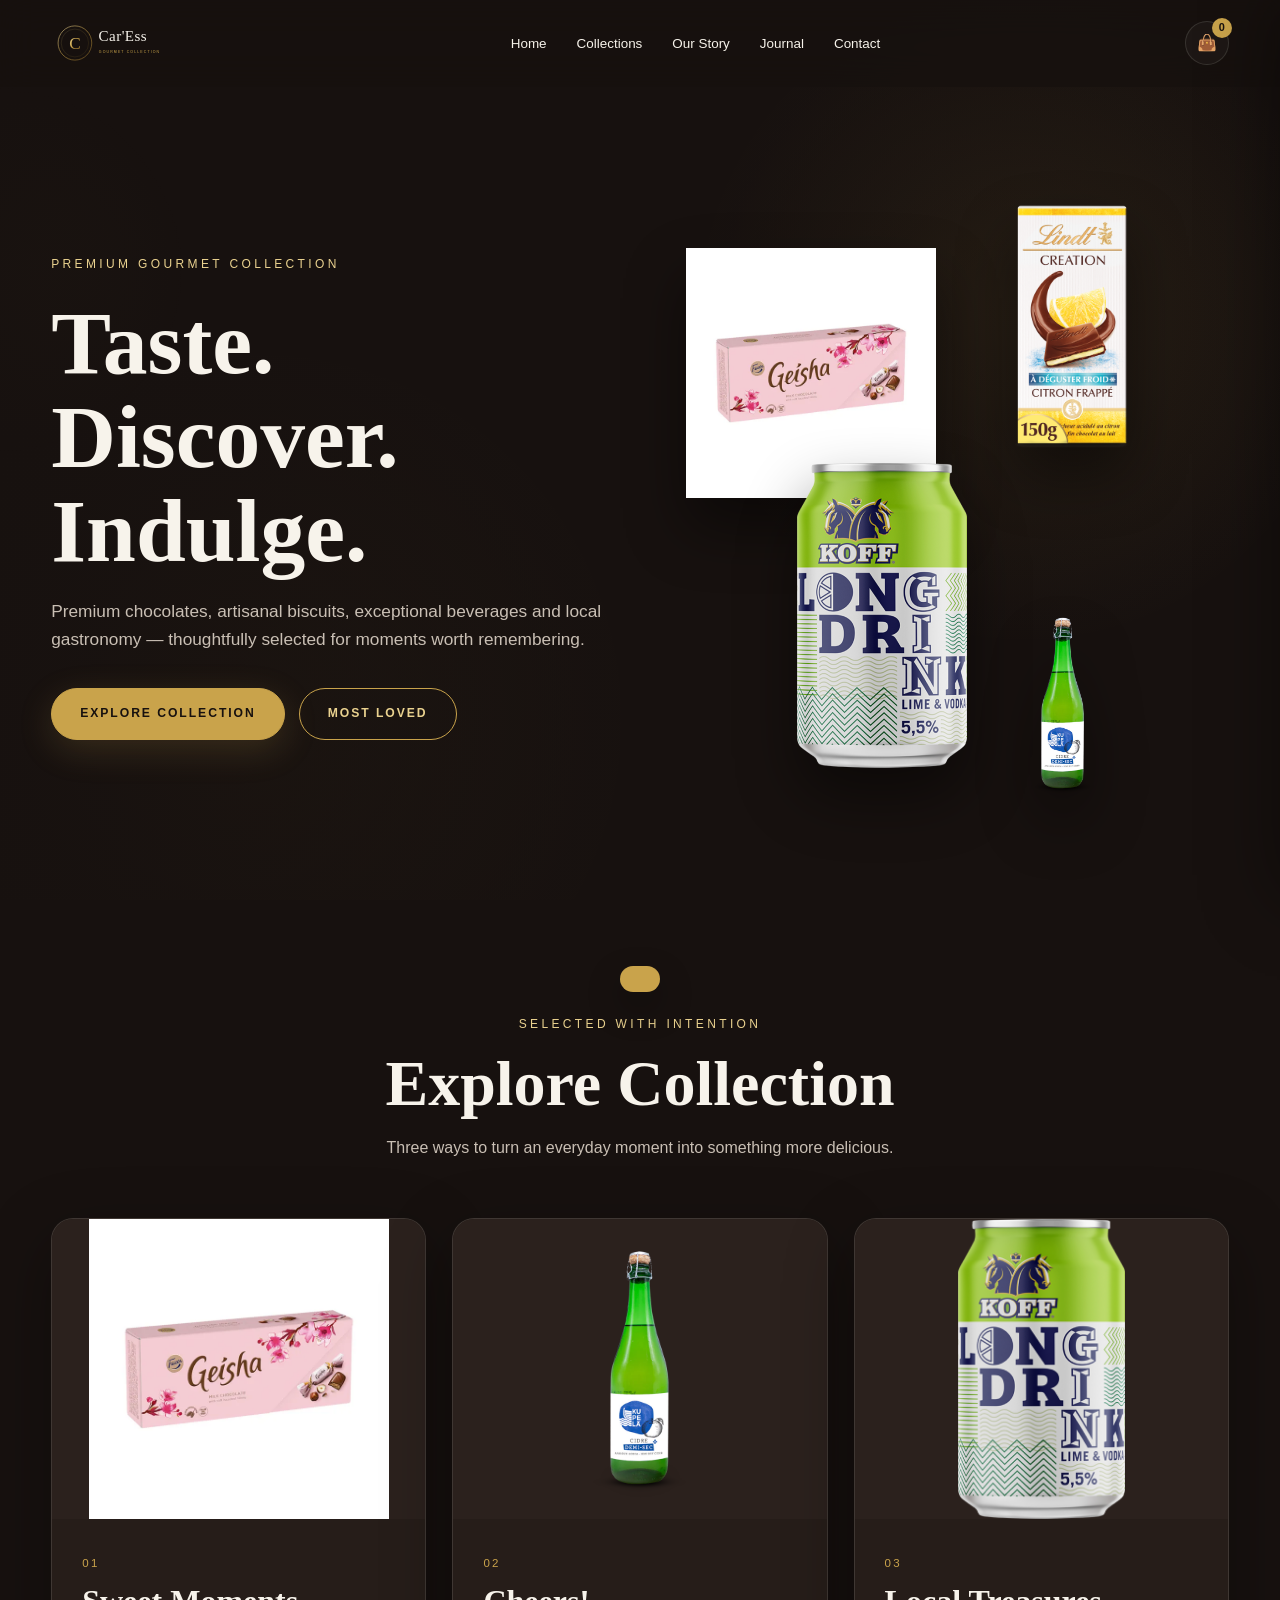
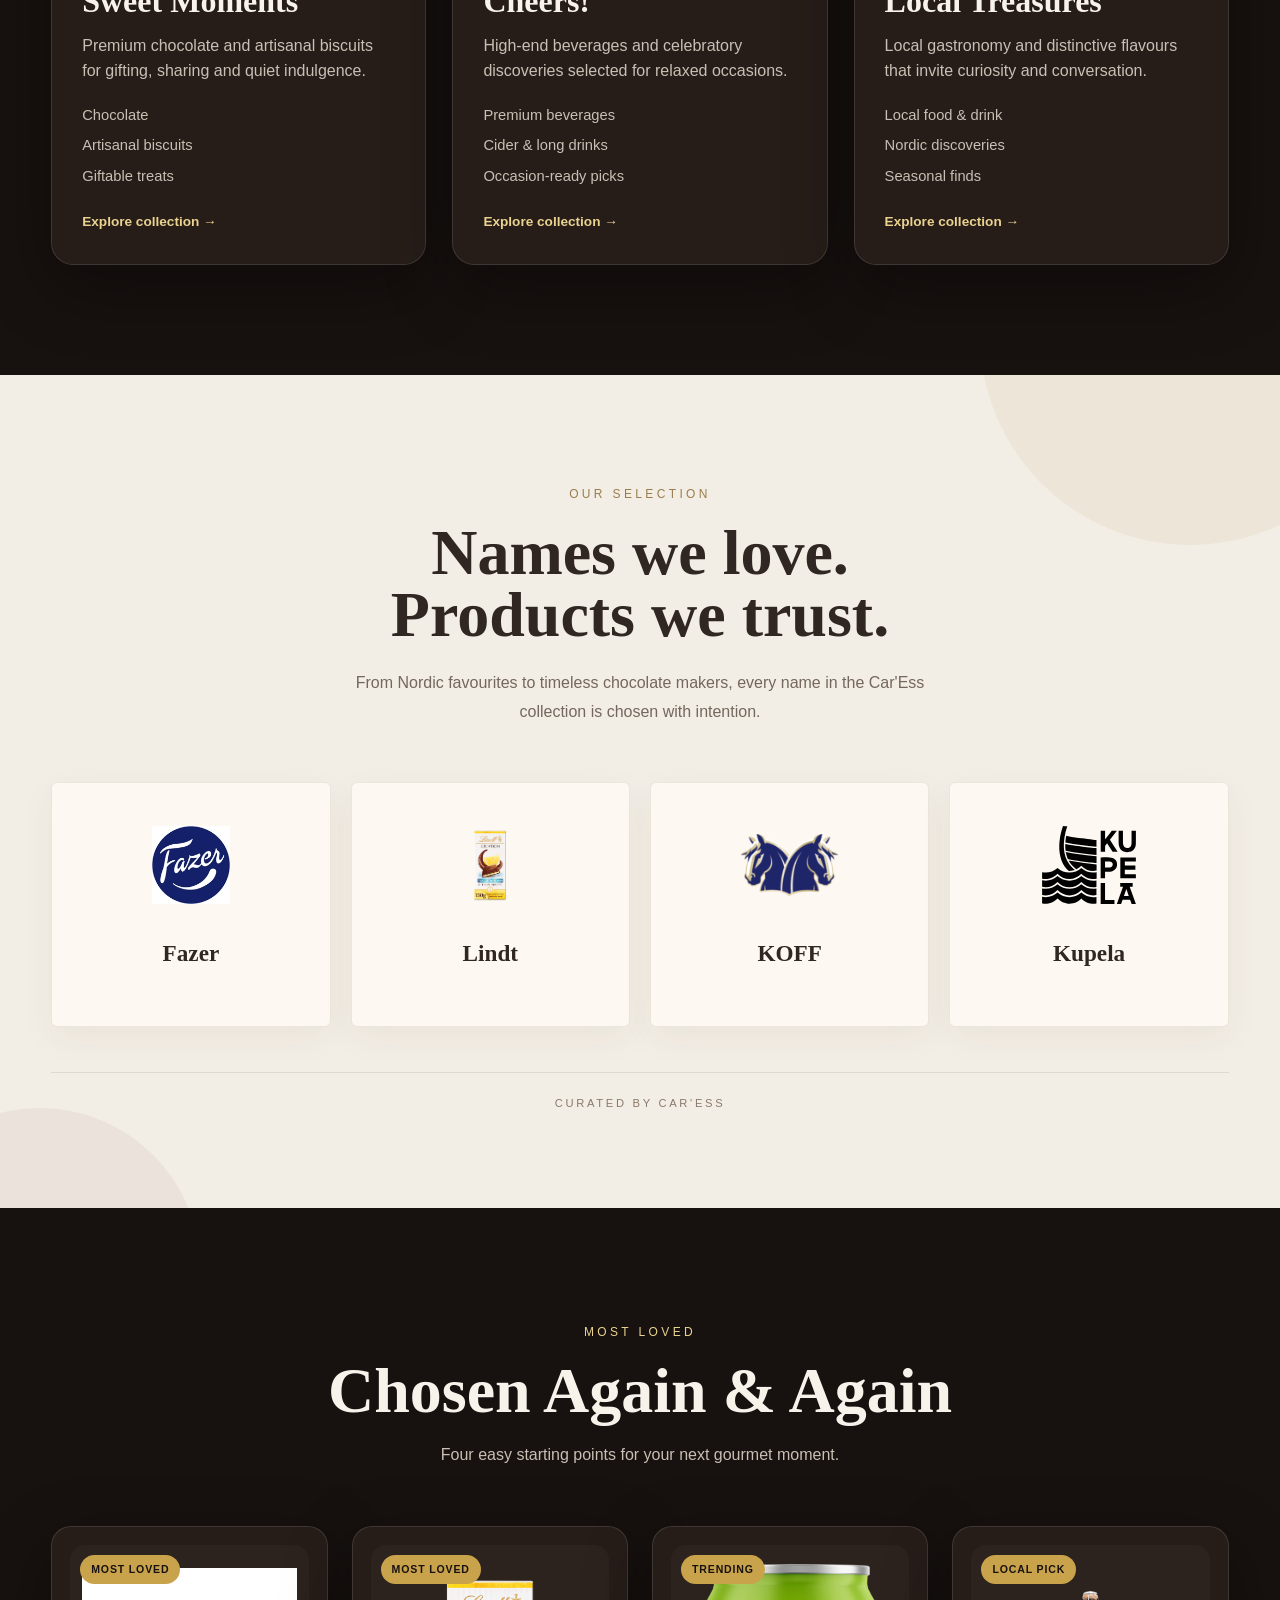
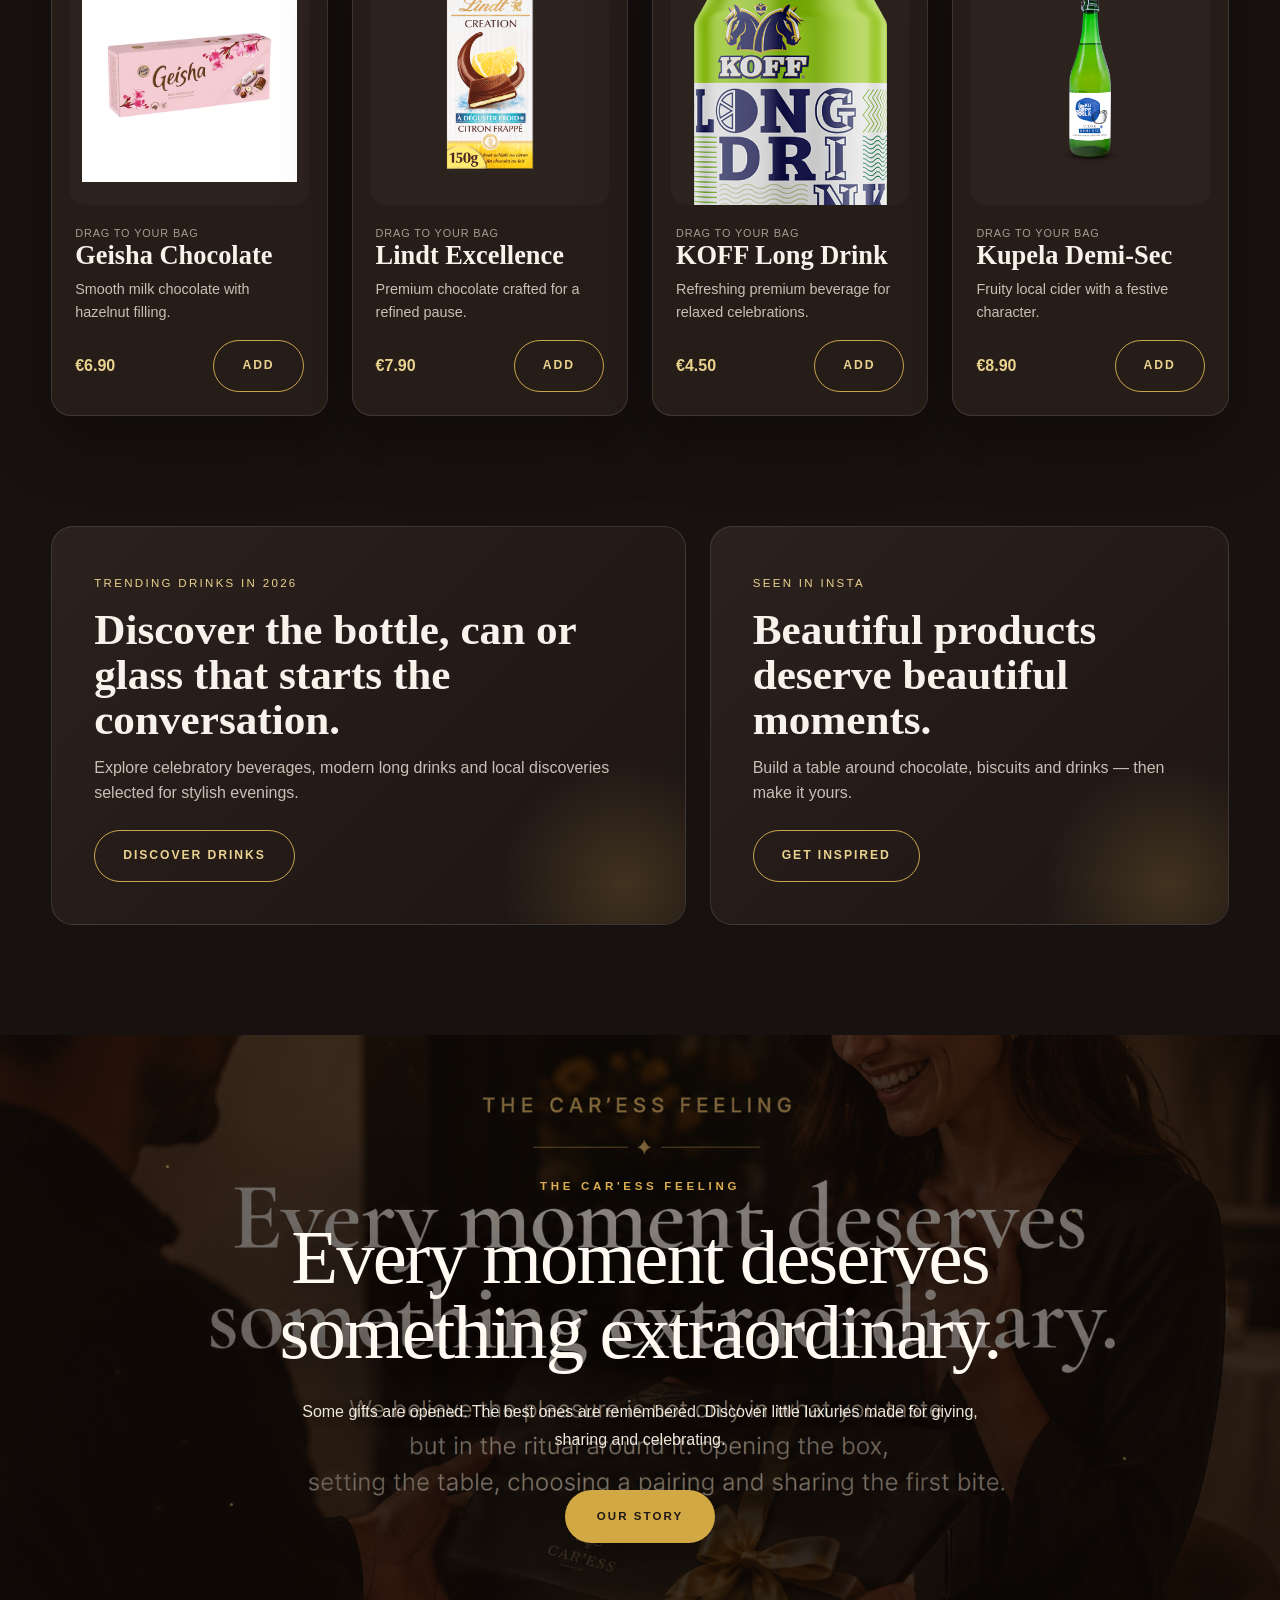
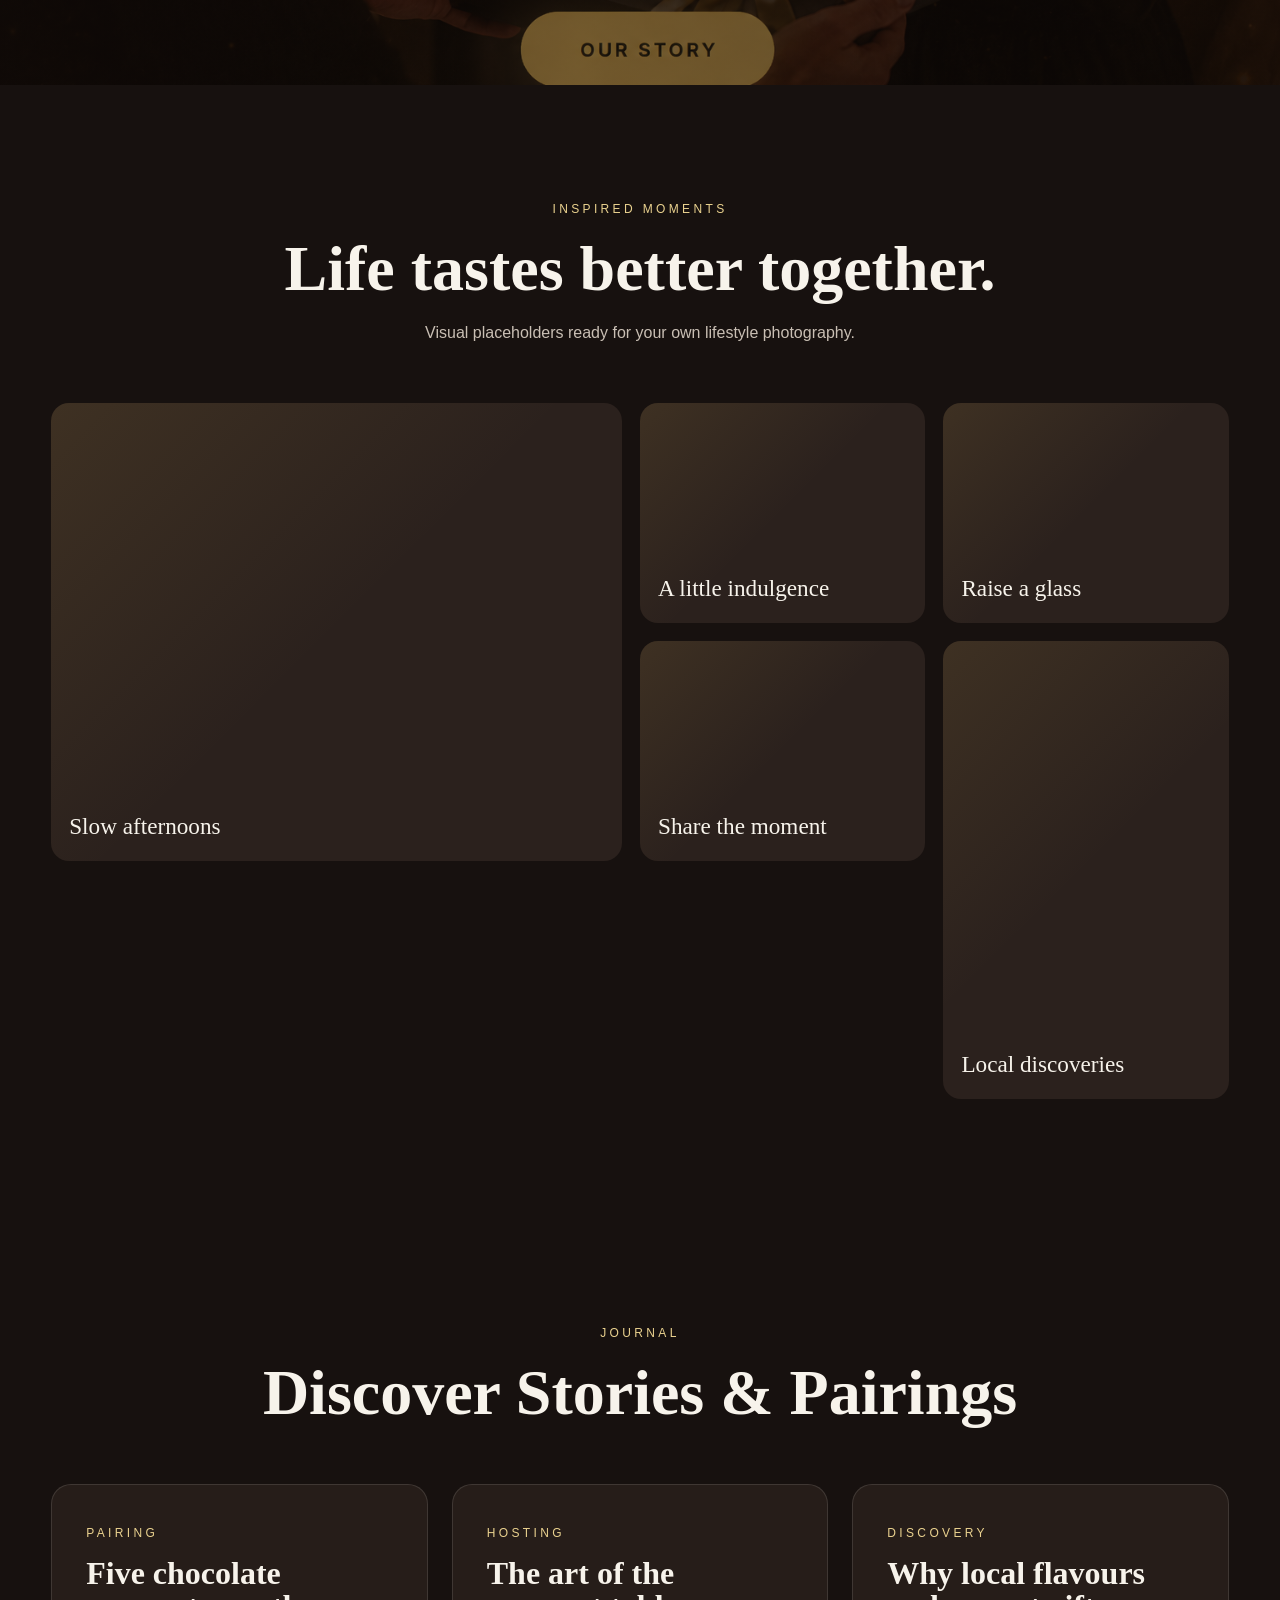
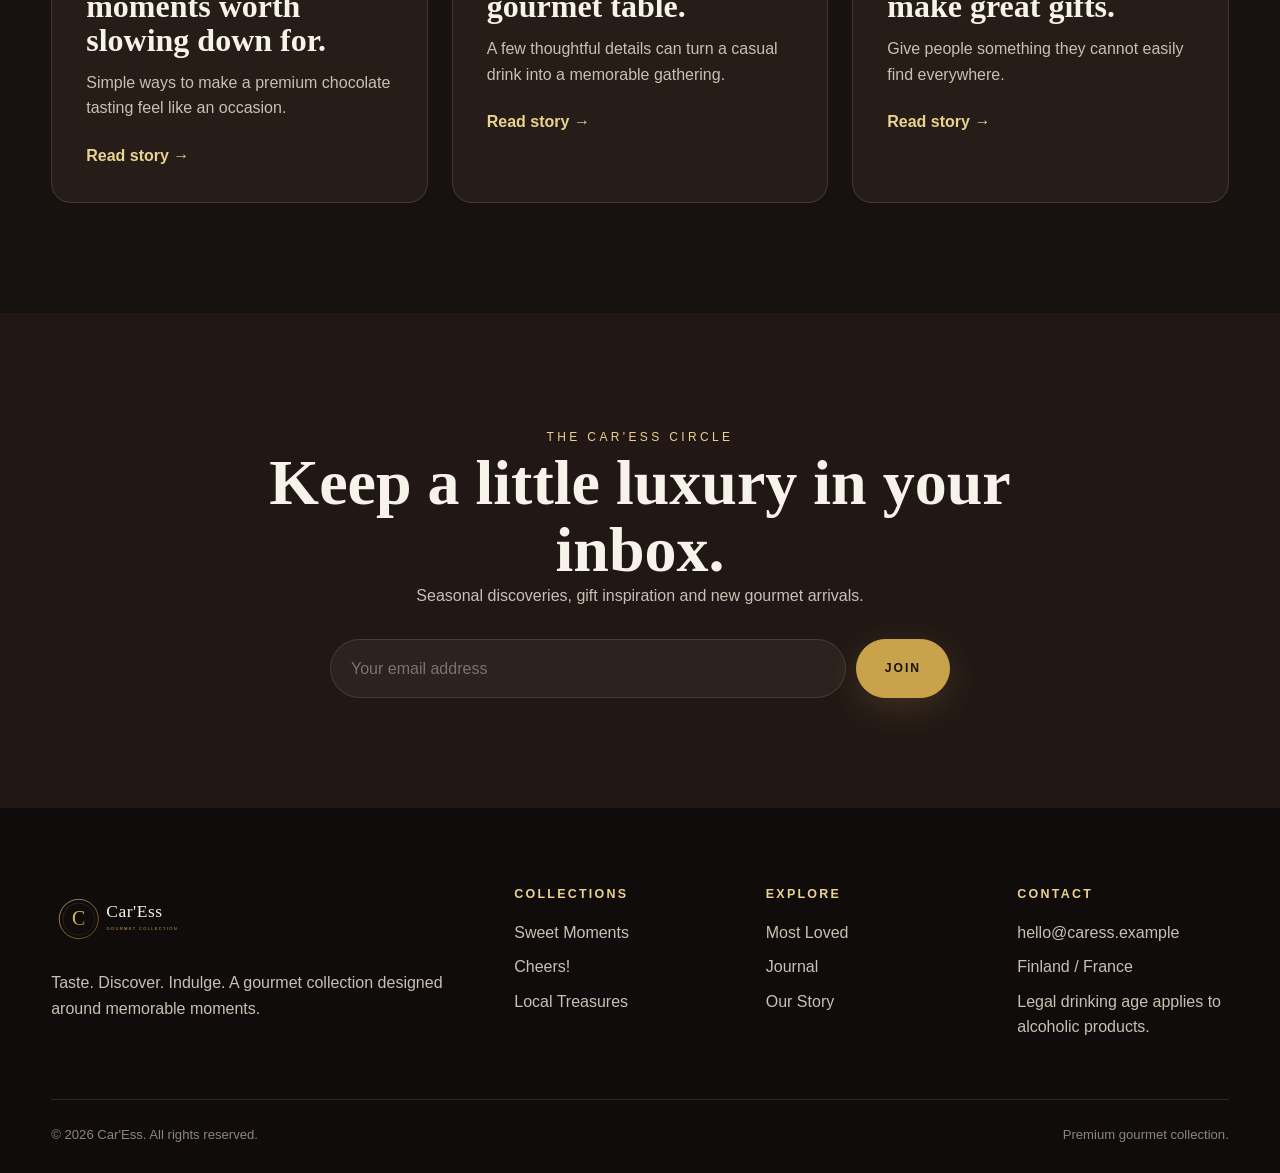
==== commit 4bd8acf3: "Update index.html" ====
--- a/index.html
+++ b/index.html
@@ -69,7 +69,33 @@
 <article class="product-card reveal" draggable="true" data-cart-drop data-id="geisha" data-name="Geisha Chocolate" data-price="6.90"><span class="badge">Most Loved</span><div class="product-image"><img src="assets/images/geisha.webp" alt="Geisha Chocolate" loading="lazy"></div><div class="product-meta"><div class="drag-hint">Drag to your bag</div><h3>Geisha Chocolate</h3><p>Smooth milk chocolate with hazelnut filling.</p><div class="product-row"><span class="price">€6.90</span><button class="btn btn-ghost" data-add-to-cart data-id="geisha" data-name="Geisha Chocolate" data-price="6.90">Add</button></div></div></article><article class="product-card reveal" draggable="true" data-cart-drop data-id="lindt" data-name="Lindt Excellence" data-price="7.90"><span class="badge">Most Loved</span><div class="product-image"><img src="assets/images/lindt.webp" alt="Lindt Excellence" loading="lazy"></div><div class="product-meta"><div class="drag-hint">Drag to your bag</div><h3>Lindt Excellence</h3><p>Premium chocolate crafted for a refined pause.</p><div class="product-row"><span class="price">€7.90</span><button class="btn btn-ghost" data-add-to-cart data-id="lindt" data-name="Lindt Excellence" data-price="7.90">Add</button></div></div></article><article class="product-card reveal" draggable="true" data-cart-drop data-id="koff" data-name="KOFF Long Drink" data-price="4.50"><span class="badge">Trending</span><div class="product-image"><img src="assets/images/koff.png" alt="KOFF Long Drink" loading="lazy"></div><div class="product-meta"><div class="drag-hint">Drag to your bag</div><h3>KOFF Long Drink</h3><p>Refreshing premium beverage for relaxed celebrations.</p><div class="product-row"><span class="price">€4.50</span><button class="btn btn-ghost" data-add-to-cart data-id="koff" data-name="KOFF Long Drink" data-price="4.50">Add</button></div></div></article><article class="product-card reveal" draggable="true" data-cart-drop data-id="kupela" data-name="Kupela Demi-Sec" data-price="8.90"><span class="badge">Local Pick</span><div class="product-image"><img src="assets/images/kupela.webp" alt="Kupela Demi-Sec" loading="lazy"></div><div class="product-meta"><div class="drag-hint">Drag to your bag</div><h3>Kupela Demi-Sec</h3><p>Fruity local cider with a festive character.</p><div class="product-row"><span class="price">€8.90</span><button class="btn btn-ghost" data-add-to-cart data-id="kupela" data-name="Kupela Demi-Sec" data-price="8.90">Add</button></div></div></article>
 </div></div></section>
 <section class="section" style="padding-top:0"><div class="container"><div class="promo-grid"><article class="promo-card reveal"><span class="trend-tag">Trending drinks in 2026</span><h3>Discover the bottle, can or glass that starts the conversation.</h3><p>Explore celebratory beverages, modern long drinks and local discoveries selected for stylish evenings.</p><a class="btn btn-ghost" href="shop.html?category=cheers" style="margin-top:24px">Discover drinks</a></article><article class="promo-card reveal"><span class="trend-tag">Seen in Insta</span><h3>Beautiful products deserve beautiful moments.</h3><p>Build a table around chocolate, biscuits and drinks — then make it yours.</p><a class="btn btn-ghost" href="journal.html" style="margin-top:24px">Get inspired</a></article></div></div></section>
-<section class="feeling-hero"><div class="feeling-hero-overlay"></div><div class="feeling-hero-content"><div class="feeling-hero-kicker">THE CAR'ESS FEELING</div><h2 class="feeling-hero-title">Every moment deserves something extraordinary.</h2><p class="feeling-hero-text">Some gifts are opened. The best ones are remembered. Discover little luxuries made for giving, sharing and celebrating.</p><a class="feeling-hero-button" href="about.html">OUR STORY</a></div><div class="feeling-sparkles" aria-hidden="true"><span></span><span></span><span></span><span></span></div></section>
+<section class="feeling-hero">
+  <div class="feeling-hero-overlay"></div>
+
+  <div class="feeling-hero-content">
+    <div class="feeling-hero-kicker">THE CAR'ESS FEELING</div>
+
+    <h2 class="feeling-hero-title">
+      Every moment deserves something extraordinary.
+    </h2>
+
+    <p class="feeling-hero-text">
+      Some gifts are opened. The best ones are remembered.
+      Discover little luxuries made for giving, sharing and celebrating.
+    </p>
+
+    <a class="feeling-hero-button" href="about.html">
+      OUR STORY
+    </a>
+  </div>
+
+  <div class="feeling-sparkles" aria-hidden="true">
+    <span></span>
+    <span></span>
+    <span></span>
+    <span></span>
+  </div>
+</section>
 <section class="section"><div class="container"><div class="section-head reveal"><span class="section-kicker">Inspired Moments</span><h2>Life tastes better together.</h2><p>Visual placeholders ready for your own lifestyle photography.</p></div><div class="gallery"><div class="gallery-item large reveal"><div class="gallery-caption">Slow afternoons</div></div><div class="gallery-item reveal"><div class="gallery-caption">A little indulgence</div></div><div class="gallery-item reveal"><div class="gallery-caption">Raise a glass</div></div><div class="gallery-item reveal"><div class="gallery-caption">Share the moment</div></div><div class="gallery-item tall reveal"><div class="gallery-caption">Local discoveries</div></div></div></div></section>
 <section class="section"><div class="container"><div class="section-head reveal"><span class="section-kicker">Journal</span><h2>Discover Stories & Pairings</h2></div><div class="journal-grid"><article class="journal-card reveal"><span class="section-kicker">Pairing</span><h3>Five chocolate moments worth slowing down for.</h3><p>Simple ways to make a premium chocolate tasting feel like an occasion.</p><a href="journal.html">Read story →</a></article><article class="journal-card reveal"><span class="section-kicker">Hosting</span><h3>The art of the gourmet table.</h3><p>A few thoughtful details can turn a casual drink into a memorable gathering.</p><a href="journal.html">Read story →</a></article><article class="journal-card reveal"><span class="section-kicker">Discovery</span><h3>Why local flavours make great gifts.</h3><p>Give people something they cannot easily find everywhere.</p><a href="journal.html">Read story →</a></article></div></div></section>
 <section class="section newsletter"><div class="container newsletter-box reveal"><span class="section-kicker">The Car'Ess Circle</span><h2>Keep a little luxury in your inbox.</h2><p>Seasonal discoveries, gift inspiration and new gourmet arrivals.</p><form class="newsletter-form" onsubmit="event.preventDefault();alert('Thank you for joining the Car\'Ess Circle.');"><input type="email" placeholder="Your email address" required><button class="btn btn-primary">Join</button></form></div></section>
--- a/css/style.css
+++ b/css/style.css
@@ -223,3 +223,305 @@
 @media(max-width:1050px){.nav-list{display:none}.menu-toggle{display:grid}.hero-grid,.product-detail,.about-grid,.contact-grid{grid-template-columns:1fr}.hero-stage{height:520px;max-width:650px;width:100%;margin:auto}.collection-grid{grid-template-columns:1fr 1fr}.product-grid{grid-template-columns:1fr 1fr}.promo-grid{grid-template-columns:1fr}.journal-grid{grid-template-columns:1fr 1fr}.footer-grid{grid-template-columns:2fr 1fr 1fr}}
 @media(max-width:680px){.header-inner{height:74px}.brand img{width:130px}.hero-grid{padding-top:90px}.hero-stage{height:390px}.hero-product.one{width:170px}.hero-product.two{width:190px}.hero-product.three{width:120px}.hero-product.four{width:150px}.collection-grid,.product-grid,.journal-grid{grid-template-columns:1fr}.gallery{grid-template-columns:1fr 1fr;grid-auto-rows:170px}.gallery-item.large,.gallery-item.tall{grid-row:span 1}.newsletter-form{flex-direction:column}.newsletter-form .btn{width:100%}.footer-grid{grid-template-columns:1fr 1fr}.footer-brand{grid-column:1/-1}.footer-bottom{flex-direction:column}.product-detail-media{min-height:400px}}
 @media(max-width:560px){.container{width:min(92%,430px)}.section{padding:78px 0}.hero-copy p{font-size:1rem}.hero-actions{flex-direction:column;align-items:stretch}.hero-actions .btn{text-align:center}.hero-note{right:2%;bottom:2%;font-size:.78rem;padding:12px;max-width:170px}.footer-grid{grid-template-columns:1fr}.footer-brand{grid-column:auto}}
+/* =========================================================
+   CAR'ESS FEELING — LUXURY GIFT MOMENT
+   ========================================================= */
+
+.feeling-hero {
+  position: relative;
+  min-height: 650px;
+
+  display: flex;
+  align-items: center;
+  justify-content: center;
+
+  text-align: center;
+
+  color: #fffaf2;
+
+  background-image:
+    url("../assets/images/hero-feeling-gift.jpg");
+
+  background-size: cover;
+  background-position: center center;
+
+  overflow: hidden;
+}
+
+
+/* =========================================================
+   PHOTO OVERLAY
+   ========================================================= */
+
+.feeling-hero-overlay {
+  position: absolute;
+  inset: 0;
+
+  background:
+    linear-gradient(
+      90deg,
+      rgba(20, 12, 9, 0.70) 0%,
+      rgba(20, 12, 9, 0.48) 45%,
+      rgba(20, 12, 9, 0.60) 100%
+    );
+
+  z-index: 1;
+}
+
+
+/* =========================================================
+   MAIN CONTENT
+   ========================================================= */
+
+.feeling-hero-content {
+  position: relative;
+  z-index: 3;
+
+  width: min(100% - 40px, 1000px);
+
+  padding: 100px 20px;
+}
+
+
+/* =========================================================
+   SMALL GOLD HEADING
+   ========================================================= */
+
+.feeling-hero-kicker {
+  margin-bottom: 24px;
+
+  color: #d9ad52;
+
+  font-size: 0.72rem;
+  font-weight: 600;
+
+  letter-spacing: 0.32em;
+  text-transform: uppercase;
+}
+
+
+/* =========================================================
+   MAIN HEADLINE
+   ========================================================= */
+
+.feeling-hero-title {
+  max-width: 950px;
+
+  margin: 0 auto 28px;
+
+  font-family:
+    "Cormorant Garamond",
+    Georgia,
+    serif;
+
+  font-size: clamp(3rem, 6vw, 6rem);
+
+  font-weight: 500;
+  line-height: 0.98;
+
+  letter-spacing: -0.025em;
+
+  color: #fffaf2;
+
+  text-shadow:
+    0 3px 25px rgba(0, 0, 0, 0.40);
+}
+
+
+/* =========================================================
+   SUPPORTING MESSAGE
+   ========================================================= */
+
+.feeling-hero-text {
+  max-width: 680px;
+
+  margin: 0 auto 36px;
+
+  color: rgba(255, 248, 237, 0.92);
+
+  font-size: 1rem;
+  line-height: 1.75;
+
+  text-shadow:
+    0 2px 12px rgba(0, 0, 0, 0.40);
+}
+
+
+/* =========================================================
+   OUR STORY BUTTON
+   ========================================================= */
+
+.feeling-hero-button {
+  display: inline-flex;
+
+  align-items: center;
+  justify-content: center;
+
+  min-width: 150px;
+
+  padding: 17px 32px;
+
+  border-radius: 999px;
+
+  background: #d2a845;
+  color: #1e1713;
+
+  text-decoration: none;
+
+  font-size: 0.72rem;
+  font-weight: 700;
+
+  letter-spacing: 0.18em;
+  text-transform: uppercase;
+
+  box-shadow:
+    0 12px 35px rgba(0, 0, 0, 0.25);
+
+  transition:
+    transform 0.3s ease,
+    background 0.3s ease,
+    box-shadow 0.3s ease;
+}
+
+
+.feeling-hero-button:hover {
+  transform: translateY(-3px);
+
+  background: #e0ba61;
+
+  box-shadow:
+    0 18px 40px rgba(0, 0, 0, 0.32);
+}
+
+
+/* =========================================================
+   SUBTLE SPARKLES
+   ========================================================= */
+
+.feeling-sparkles {
+  position: absolute;
+  inset: 0;
+
+  z-index: 2;
+
+  pointer-events: none;
+}
+
+
+/* Four small, discreet sparkles */
+
+.feeling-sparkles span {
+  position: absolute;
+
+  width: 3px;
+  height: 3px;
+
+  border-radius: 50%;
+
+  background: #f5d37b;
+
+  opacity: 0.35;
+
+  box-shadow:
+    0 0 7px rgba(245, 211, 123, 0.55);
+
+  animation:
+    feelingSparkle 6s ease-in-out infinite;
+}
+
+
+/* =========================================================
+   SPARKLE POSITIONS
+   ========================================================= */
+
+.feeling-sparkles span:nth-child(1) {
+  top: 20%;
+  left: 13%;
+
+  animation-delay: 0s;
+}
+
+
+.feeling-sparkles span:nth-child(2) {
+  top: 27%;
+  right: 16%;
+
+  animation-delay: 1.8s;
+}
+
+
+.feeling-sparkles span:nth-child(3) {
+  top: 72%;
+  left: 18%;
+
+  animation-delay: 3.2s;
+}
+
+
+.feeling-sparkles span:nth-child(4) {
+  top: 65%;
+  right: 12%;
+
+  animation-delay: 4.5s;
+}
+
+
+/* =========================================================
+   SPARKLE ANIMATION
+   ========================================================= */
+
+@keyframes feelingSparkle {
+
+  0%,
+  100% {
+    opacity: 0.15;
+    transform: scale(0.7);
+  }
+
+  50% {
+    opacity: 0.55;
+    transform: scale(1.2);
+  }
+}
+
+
+/* =========================================================
+   MOBILE
+   ========================================================= */
+
+@media (max-width: 700px) {
+
+  .feeling-hero {
+    min-height: 680px;
+
+    background-position: 58% center;
+  }
+
+  .feeling-hero-content {
+    width: calc(100% - 28px);
+
+    padding: 80px 14px;
+  }
+
+  .feeling-hero-kicker {
+    font-size: 0.65rem;
+
+    letter-spacing: 0.22em;
+  }
+
+  .feeling-hero-title {
+    font-size: clamp(2.7rem, 12vw, 4.2rem);
+
+    line-height: 0.98;
+  }
+
+  .feeling-hero-text {
+    font-size: 0.92rem;
+
+    line-height: 1.65;
+  }
+
+  .feeling-hero-button {
+    padding: 15px 28px;
+  }
+}
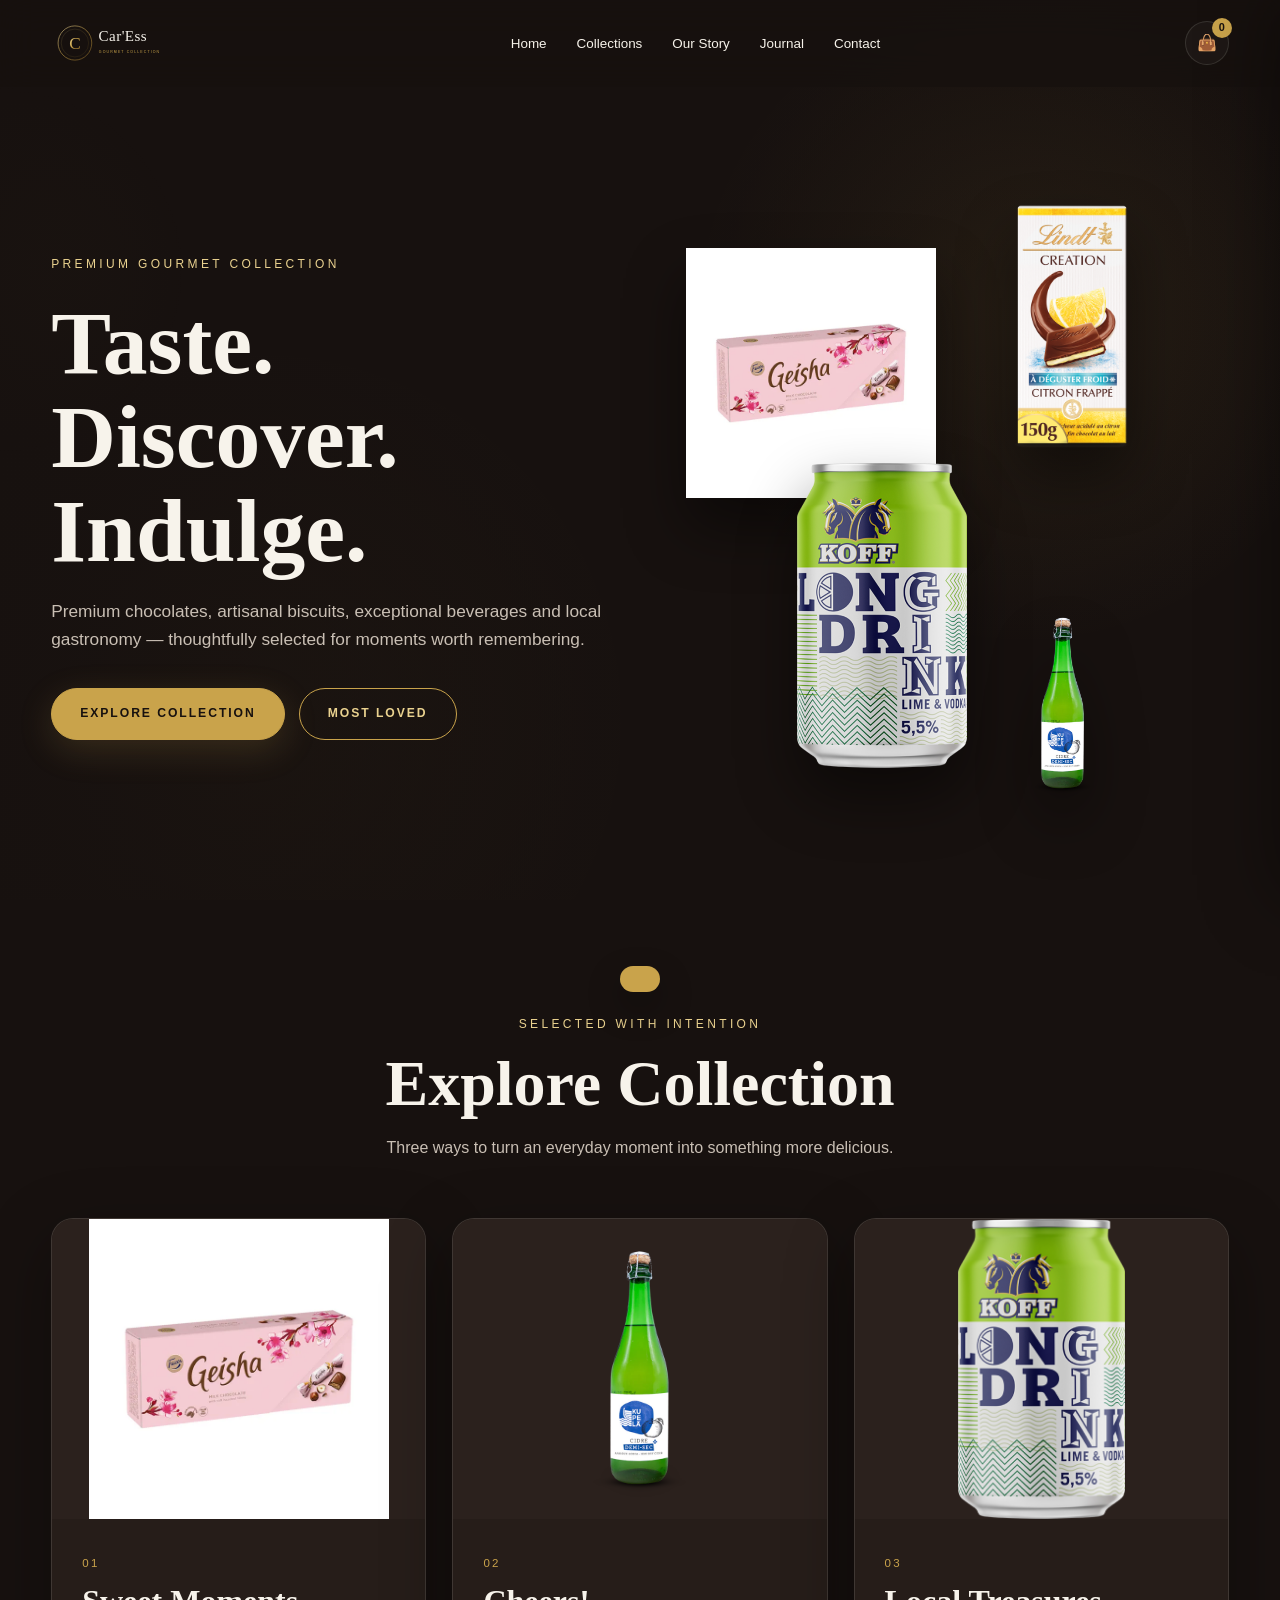
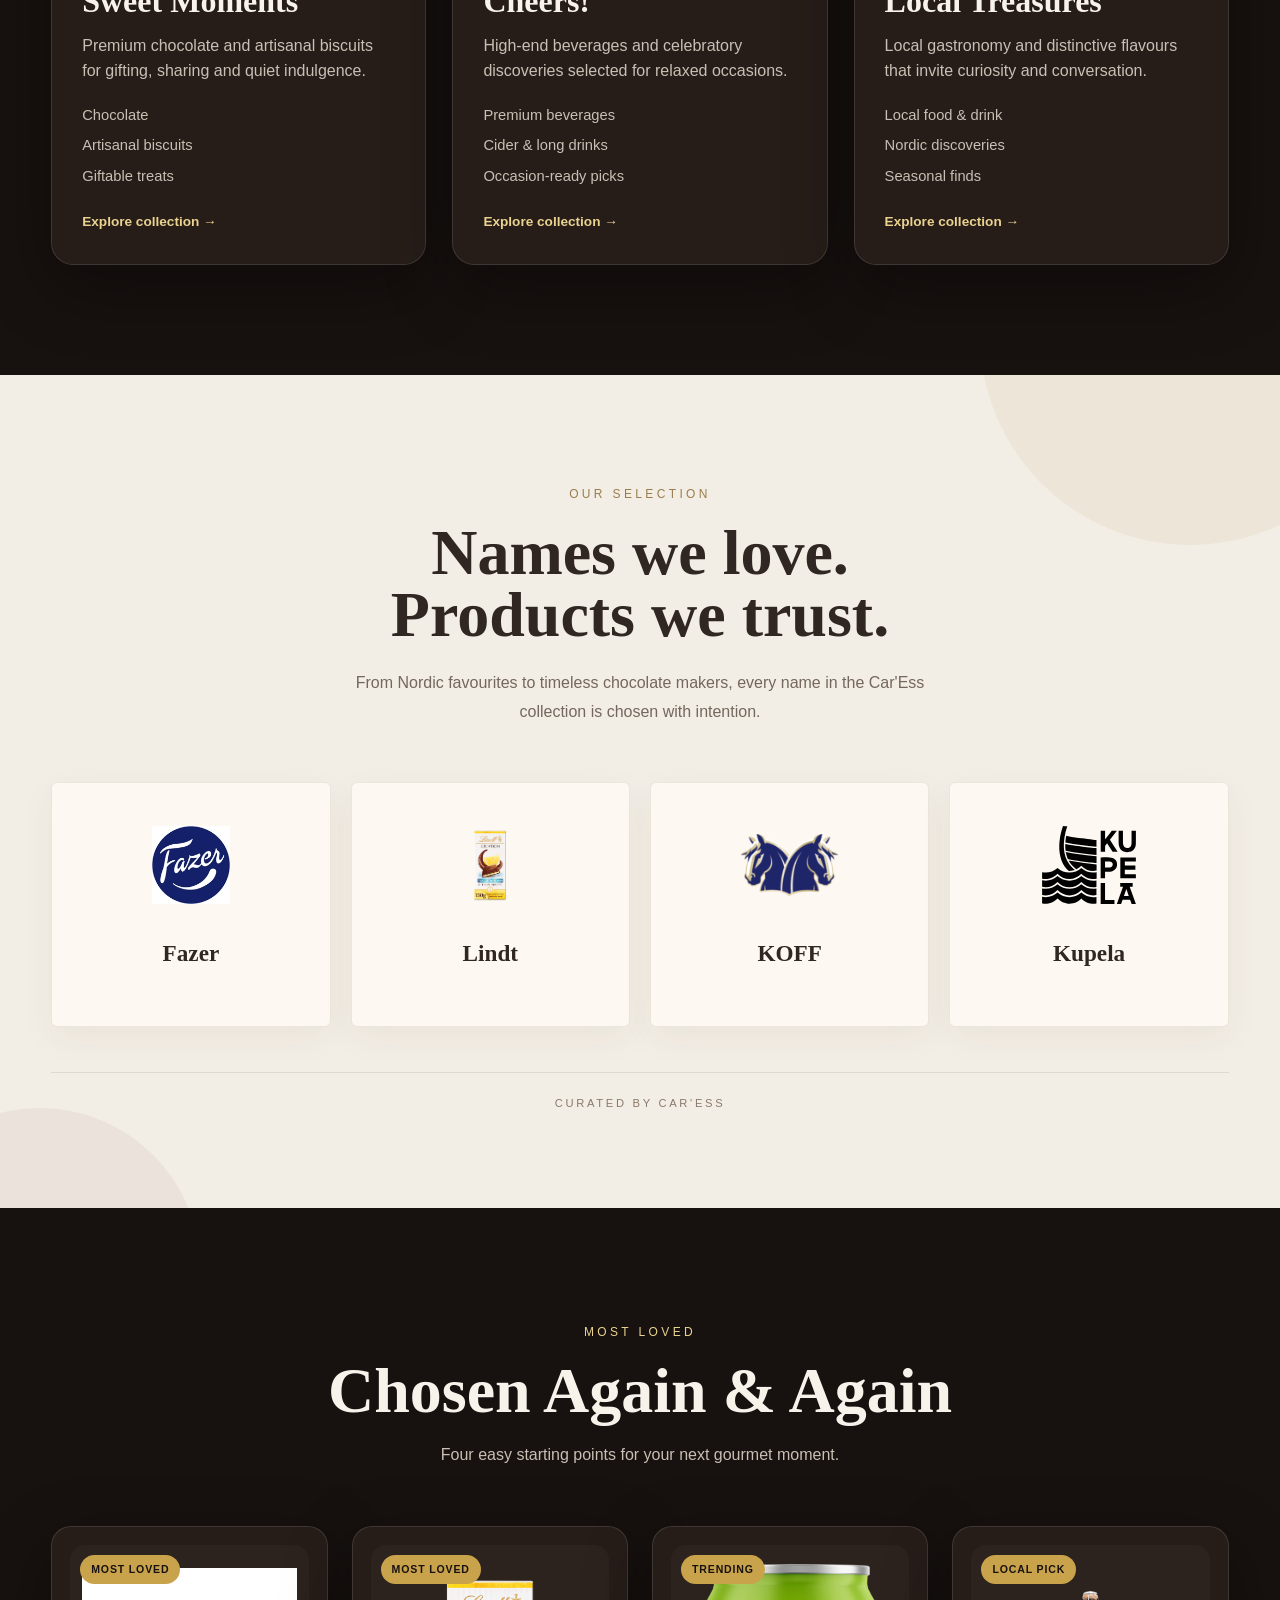
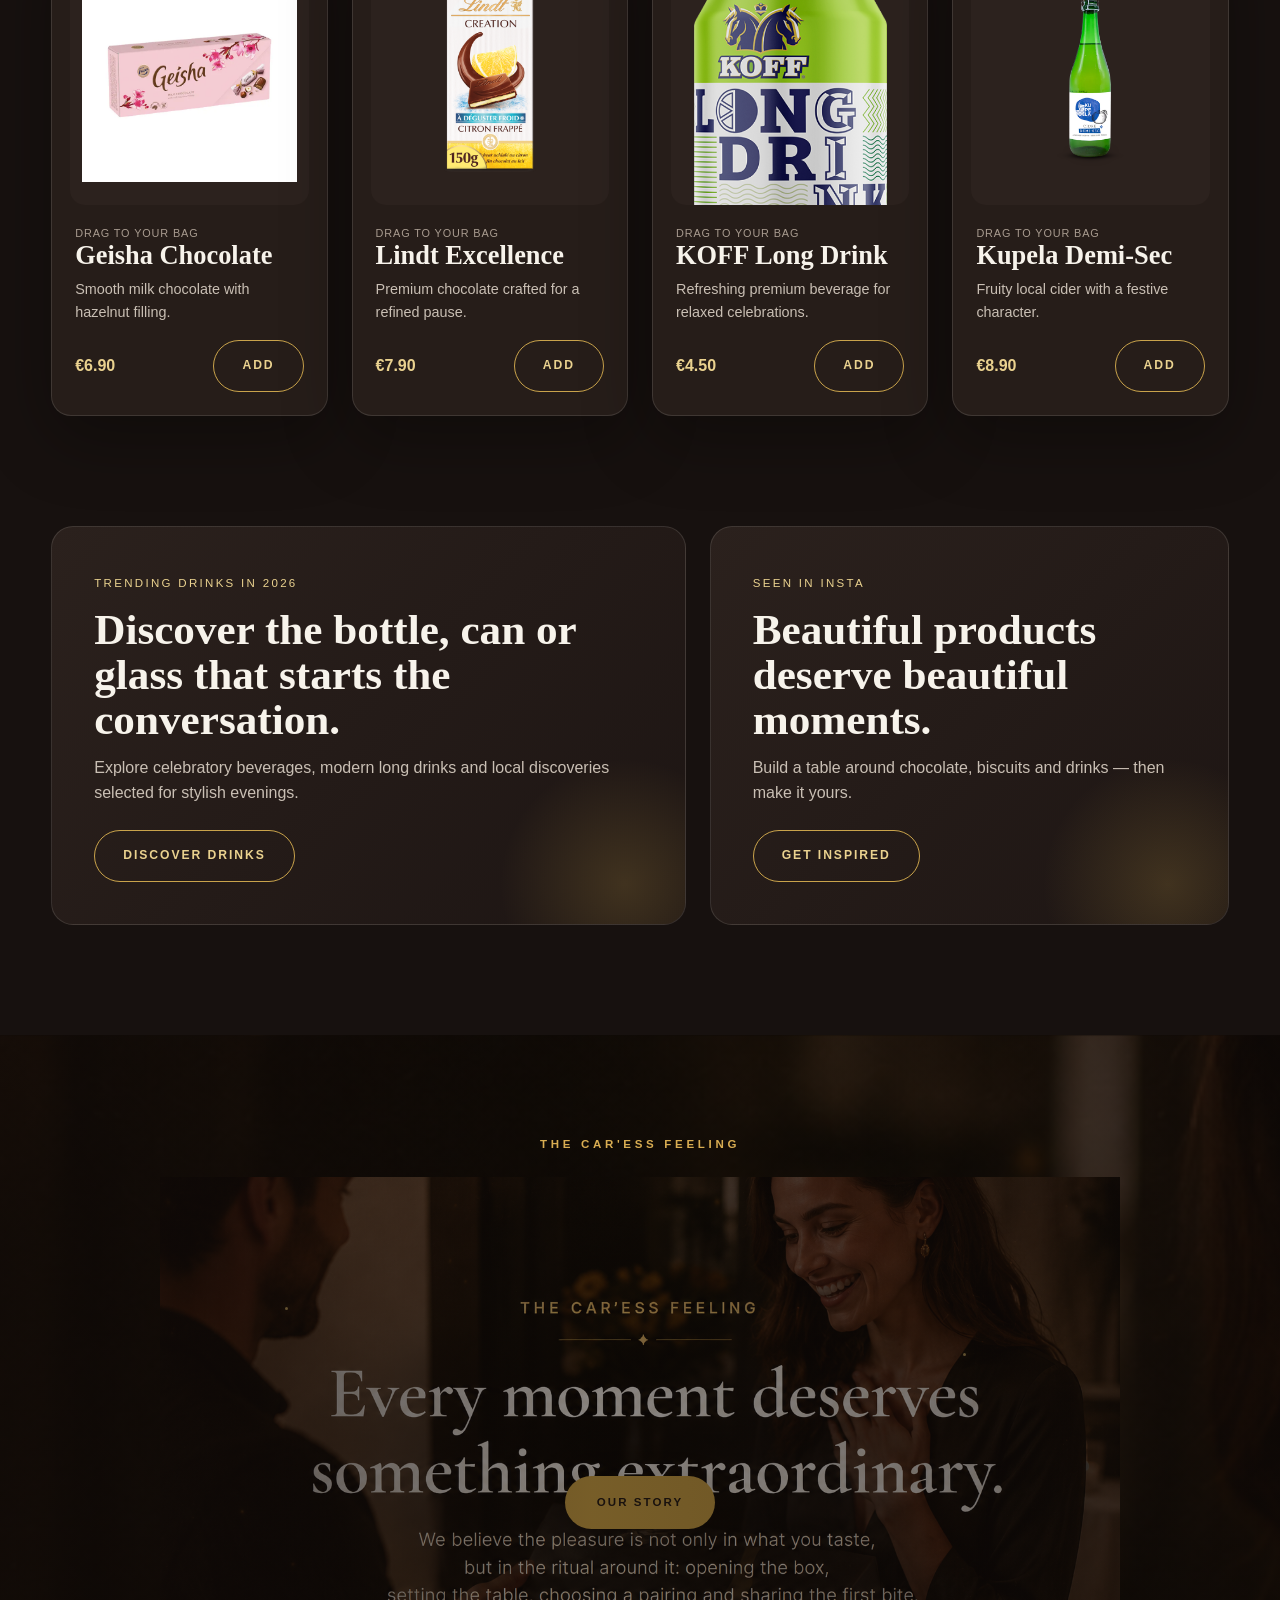
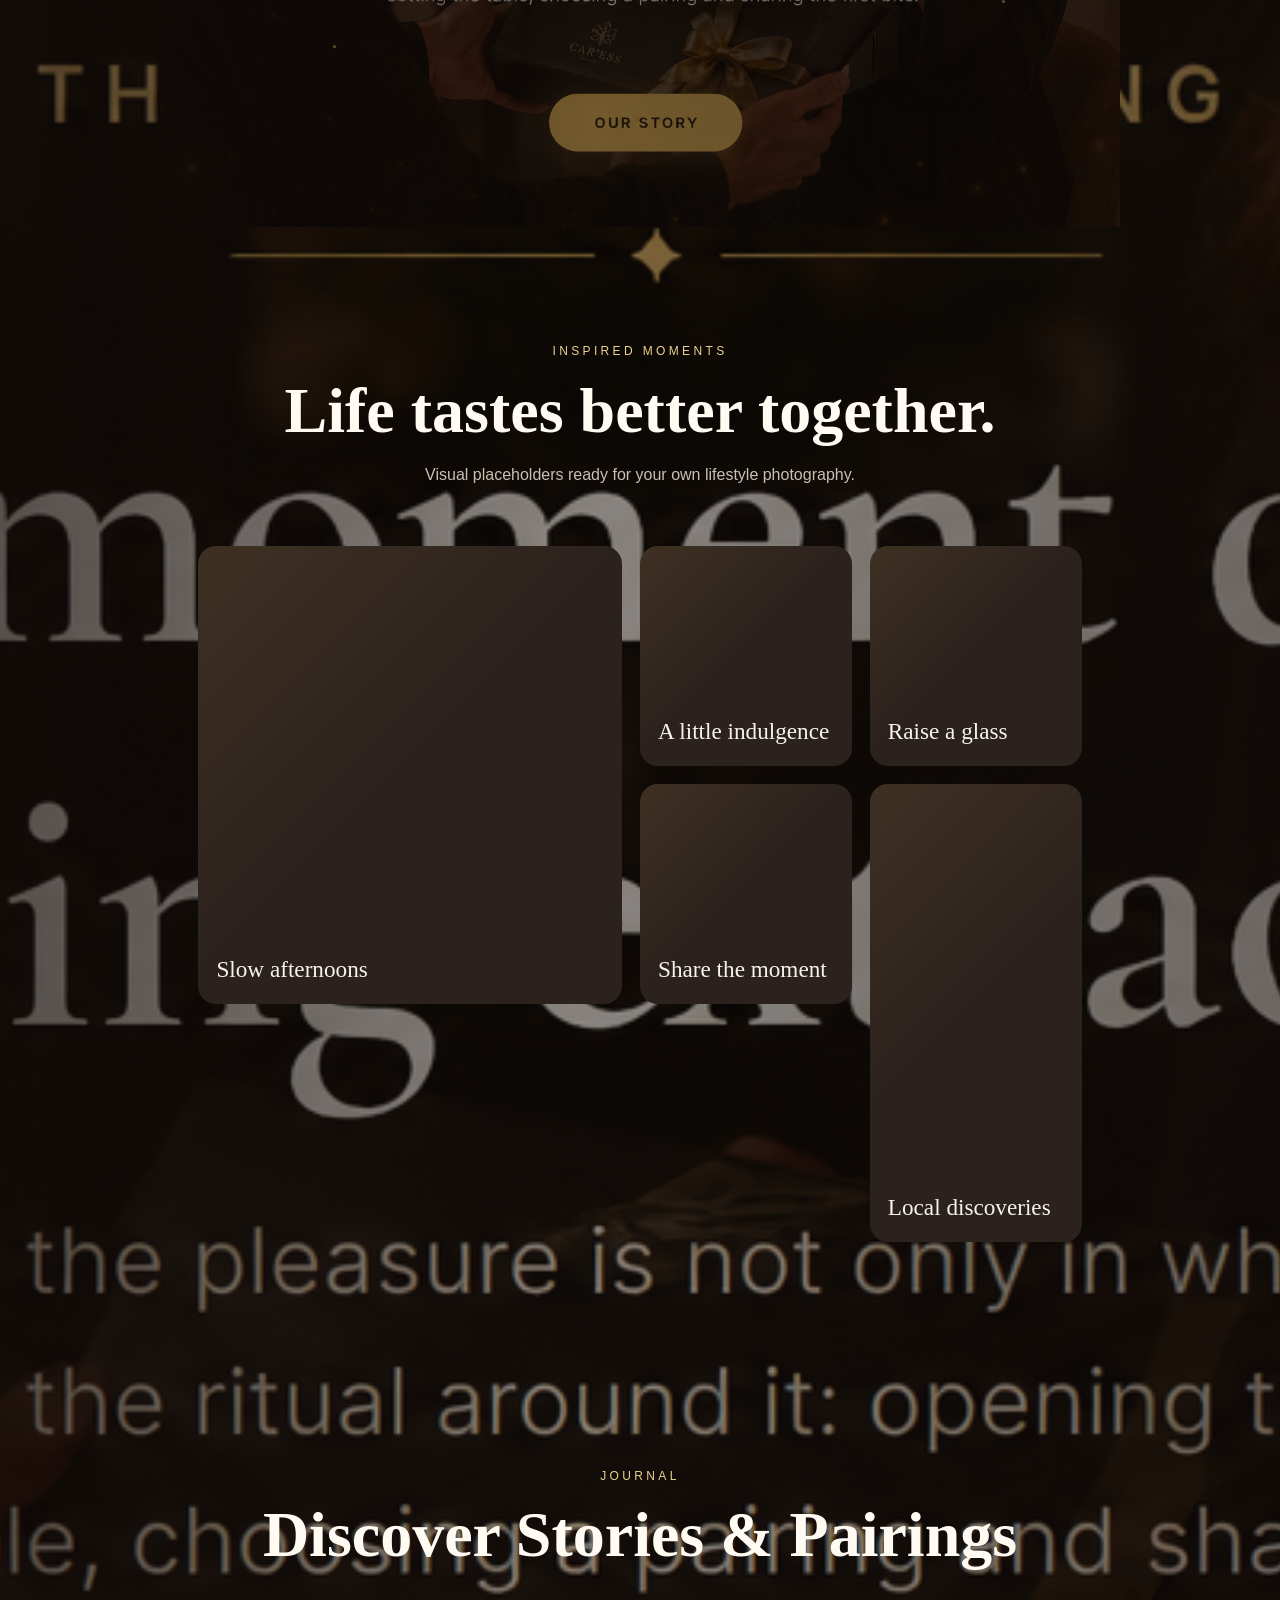
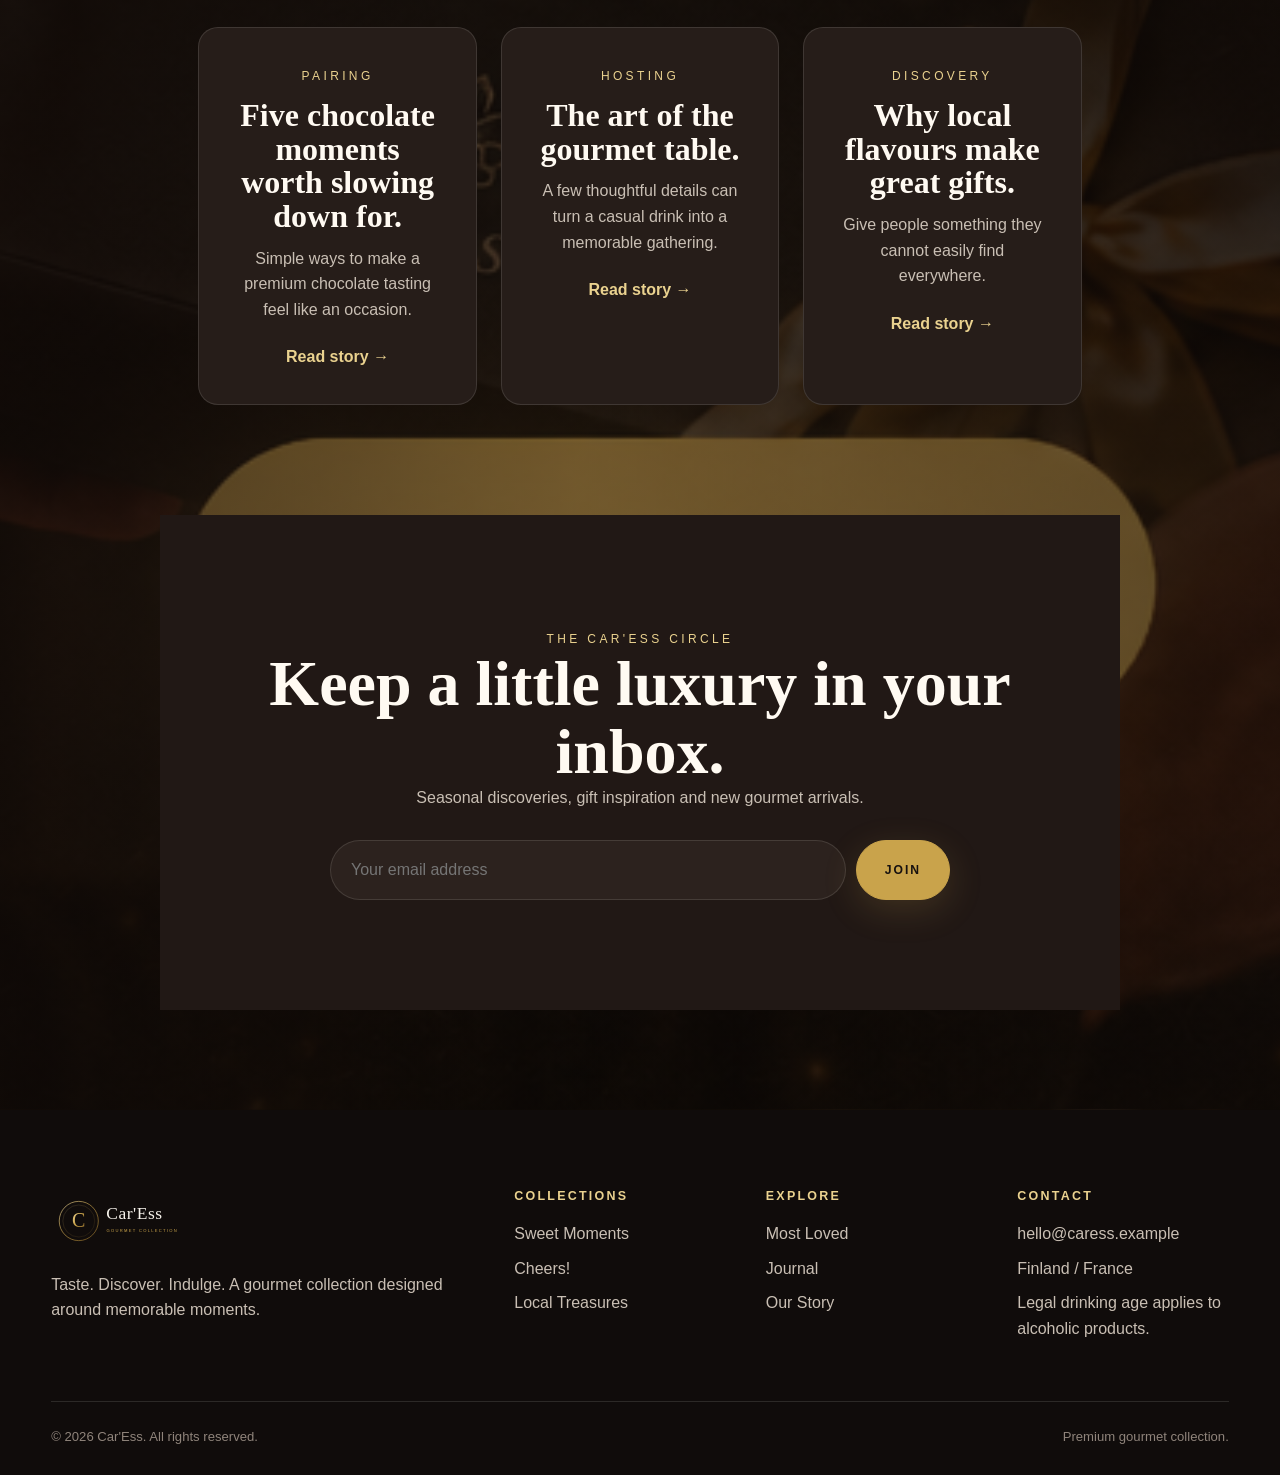
==== commit 2596cace: "Update index.html" ====
--- a/index.html
+++ b/index.html
@@ -74,16 +74,10 @@
 
   <div class="feeling-hero-content">
     <div class="feeling-hero-kicker">THE CAR'ESS FEELING</div>
+<section class="feeling-hero">
+  <div class="feeling-hero-overlay"></div>
 
-    <h2 class="feeling-hero-title">
-      Every moment deserves something extraordinary.
-    </h2>
-
-    <p class="feeling-hero-text">
-      Some gifts are opened. The best ones are remembered.
-      Discover little luxuries made for giving, sharing and celebrating.
-    </p>
-
+  <div class="feeling-hero-button-wrap">
     <a class="feeling-hero-button" href="about.html">
       OUR STORY
     </a>
@@ -96,6 +90,8 @@
     <span></span>
   </div>
 </section>
+   
+
 <section class="section"><div class="container"><div class="section-head reveal"><span class="section-kicker">Inspired Moments</span><h2>Life tastes better together.</h2><p>Visual placeholders ready for your own lifestyle photography.</p></div><div class="gallery"><div class="gallery-item large reveal"><div class="gallery-caption">Slow afternoons</div></div><div class="gallery-item reveal"><div class="gallery-caption">A little indulgence</div></div><div class="gallery-item reveal"><div class="gallery-caption">Raise a glass</div></div><div class="gallery-item reveal"><div class="gallery-caption">Share the moment</div></div><div class="gallery-item tall reveal"><div class="gallery-caption">Local discoveries</div></div></div></div></section>
 <section class="section"><div class="container"><div class="section-head reveal"><span class="section-kicker">Journal</span><h2>Discover Stories & Pairings</h2></div><div class="journal-grid"><article class="journal-card reveal"><span class="section-kicker">Pairing</span><h3>Five chocolate moments worth slowing down for.</h3><p>Simple ways to make a premium chocolate tasting feel like an occasion.</p><a href="journal.html">Read story →</a></article><article class="journal-card reveal"><span class="section-kicker">Hosting</span><h3>The art of the gourmet table.</h3><p>A few thoughtful details can turn a casual drink into a memorable gathering.</p><a href="journal.html">Read story →</a></article><article class="journal-card reveal"><span class="section-kicker">Discovery</span><h3>Why local flavours make great gifts.</h3><p>Give people something they cannot easily find everywhere.</p><a href="journal.html">Read story →</a></article></div></div></section>
 <section class="section newsletter"><div class="container newsletter-box reveal"><span class="section-kicker">The Car'Ess Circle</span><h2>Keep a little luxury in your inbox.</h2><p>Seasonal discoveries, gift inspiration and new gourmet arrivals.</p><form class="newsletter-form" onsubmit="event.preventDefault();alert('Thank you for joining the Car\'Ess Circle.');"><input type="email" placeholder="Your email address" required><button class="btn btn-primary">Join</button></form></div></section>
--- a/css/style.css
+++ b/css/style.css
@@ -212,7 +212,7 @@
 
 .product-grid{display:grid;grid-template-columns:repeat(4,1fr);gap:24px}.product-card{position:relative;background:var(--surface);border:1px solid var(--line);border-radius:20px;padding:18px;cursor:grab;box-shadow:var(--shadow);transition:.35s var(--ease)}.product-card:hover{transform:translateY(-8px);border-color:rgba(201,163,75,.4)}.product-card.dragging{opacity:.45;transform:scale(.97)}.product-image{height:260px;border-radius:15px;background:#2c221e;display:grid;place-items:center;overflow:hidden}.product-image img{height:90%;width:90%;object-fit:contain;transition:.45s}.product-card:hover .product-image img{transform:scale(1.06)}.product-meta{padding:20px 5px 5px}.product-meta h3{font-size:1.65rem}.product-meta p{font-size:.9rem;margin:8px 0}.product-row{display:flex;align-items:center;justify-content:space-between;gap:10px;margin-top:16px}.price{color:var(--gold2);font-weight:800}.badge{position:absolute;z-index:2;top:28px;left:28px;background:var(--gold);color:#17110f;padding:6px 11px;border-radius:999px;font-size:.66rem;font-weight:800;letter-spacing:.08em;text-transform:uppercase}.drag-hint{font-size:.68rem;color:#a99c90;text-transform:uppercase;letter-spacing:.08em}
 .promo-grid{display:grid;grid-template-columns:1.1fr .9fr;gap:24px}.promo-card{min-height:330px;border:1px solid var(--line);border-radius:22px;padding:42px;position:relative;overflow:hidden;background:linear-gradient(135deg,#2b211d,#1d1513)}.promo-card:after{content:"";position:absolute;width:260px;height:260px;border-radius:50%;right:-70px;bottom:-90px;background:radial-gradient(circle,rgba(201,163,75,.2),transparent 68%)}.promo-card h3{font-size:2.7rem;max-width:500px;margin:12px 0}.trend-tag{display:inline-block;color:var(--gold2);font-size:.72rem;text-transform:uppercase;letter-spacing:.2em}
-.story{position:relative;overflow:hidden;text-align:center;background:linear-gradient(135deg,#201713,#17110f)}.story .container{position:relative;z-index:2;max-width:900px}.story h2{margin:18px 0}.story p{max-width:700px;margin:auto}
+.story .container{position:relative;z-index:2;max-width:900px}.story h2{margin:18px 0}.story p{max-width:700px;margin:auto}
 .gallery{display:grid;grid-template-columns:2fr 1fr 1fr;grid-auto-rows:220px;gap:18px}.gallery-item{border-radius:18px;background:#2b211d;overflow:hidden;position:relative}.gallery-item:before{content:"";position:absolute;inset:0;background:linear-gradient(135deg,rgba(201,163,75,.12),transparent 50%)}.gallery-item.large,.gallery-item.tall{grid-row:span 2}.gallery-caption{position:absolute;left:18px;bottom:16px;color:var(--cream);font-family:"Cormorant Garamond",serif;font-size:1.45rem}
 .journal-grid{display:grid;grid-template-columns:repeat(3,1fr);gap:24px}.journal-card{padding:34px;border:1px solid var(--line);border-radius:20px;background:var(--surface);transition:.35s}.journal-card:hover{transform:translateY(-7px)}.journal-card h3{margin:12px 0}.journal-card a{display:inline-block;margin-top:22px;color:var(--gold2);font-weight:700}.newsletter{background:#211815;text-align:center}.newsletter-box{max-width:760px;margin:auto}.newsletter-form{display:flex;gap:10px;max-width:620px;margin:30px auto 0}.newsletter-form input{flex:1;min-width:0;background:#2c221e;color:var(--cream);border:1px solid var(--line);border-radius:999px;padding:16px 20px;outline:none}
 .site-footer{padding:80px 0 28px;background:#100c0b}.footer-grid{display:grid;grid-template-columns:2fr 1fr 1fr 1fr;gap:40px}.footer-brand img{width:180px;margin-bottom:20px}.footer-col h4{color:var(--gold2);font-family:Inter,sans-serif;font-size:.78rem;letter-spacing:.18em;text-transform:uppercase;margin-bottom:18px}.footer-col li{margin:9px 0;color:var(--muted)}.footer-bottom{margin-top:50px;padding-top:24px;border-top:1px solid var(--line);display:flex;justify-content:space-between;gap:20px;color:#8f847b;font-size:.82rem}
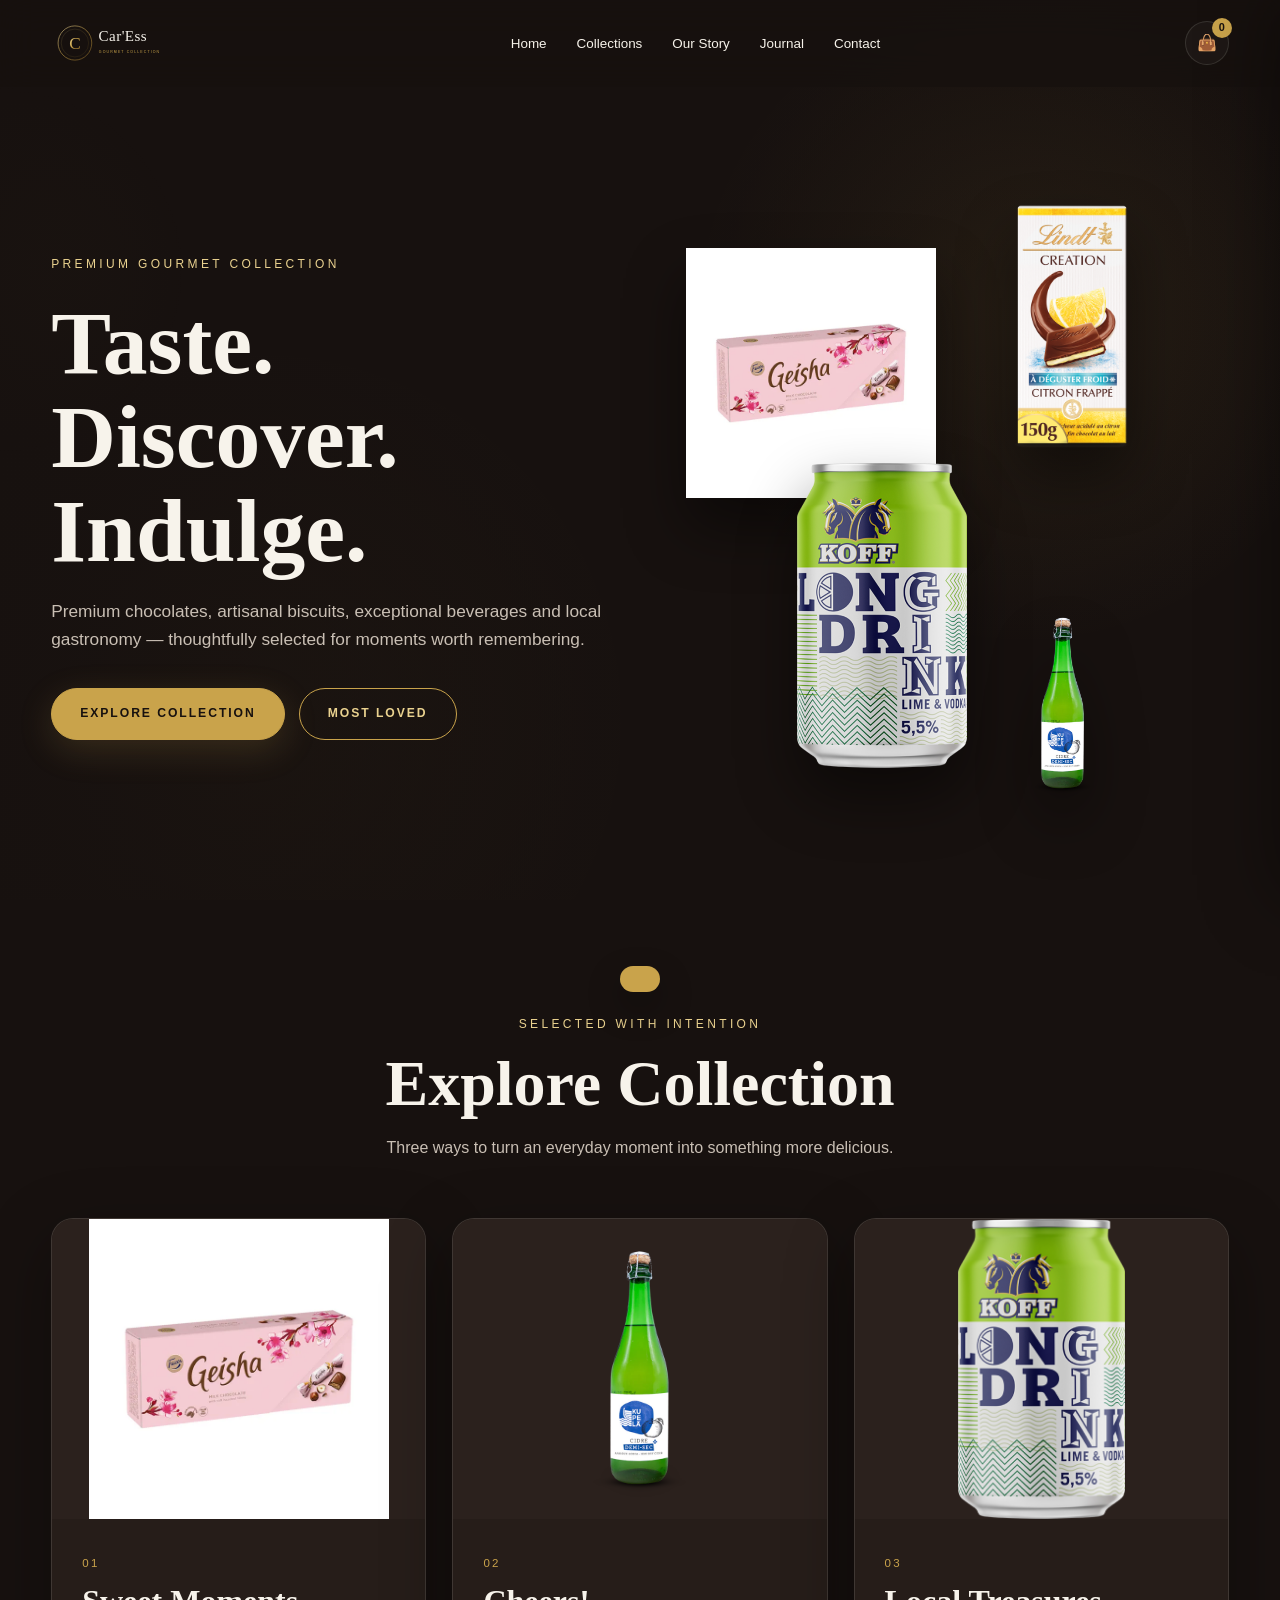
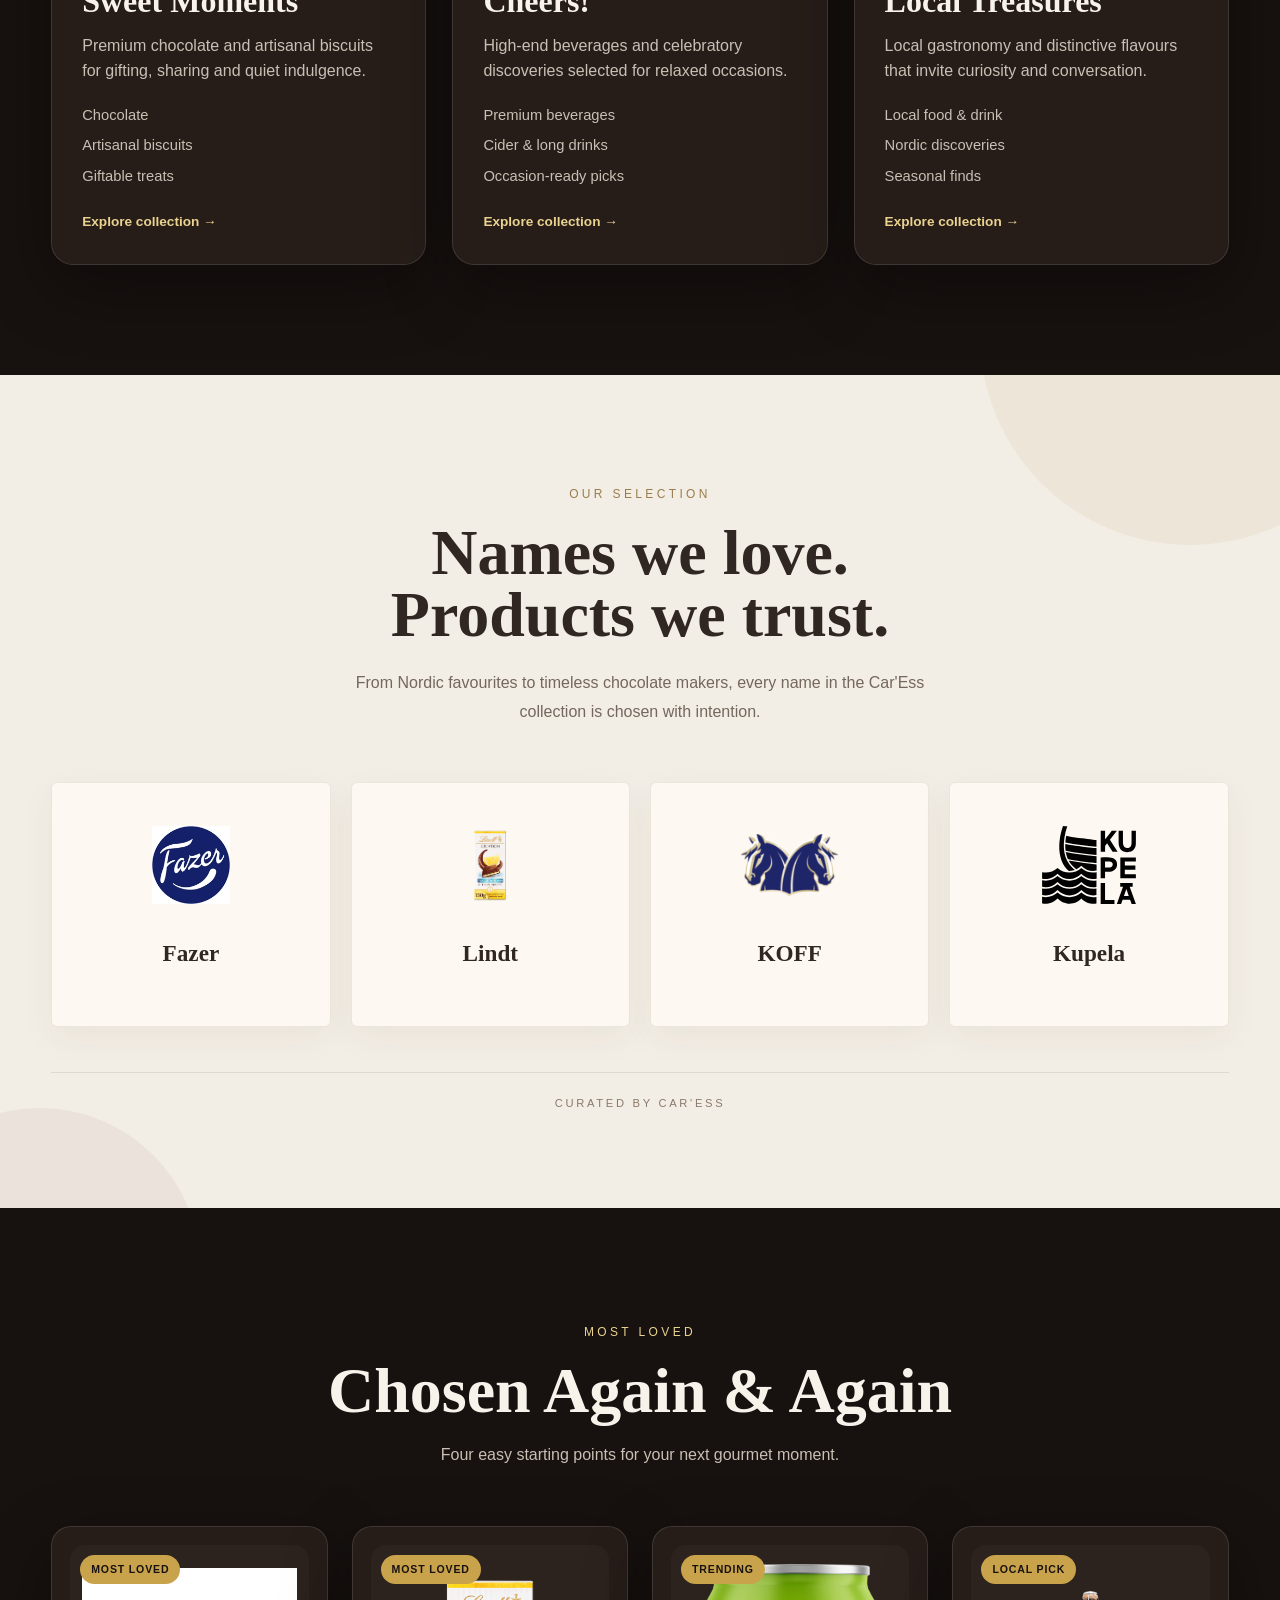
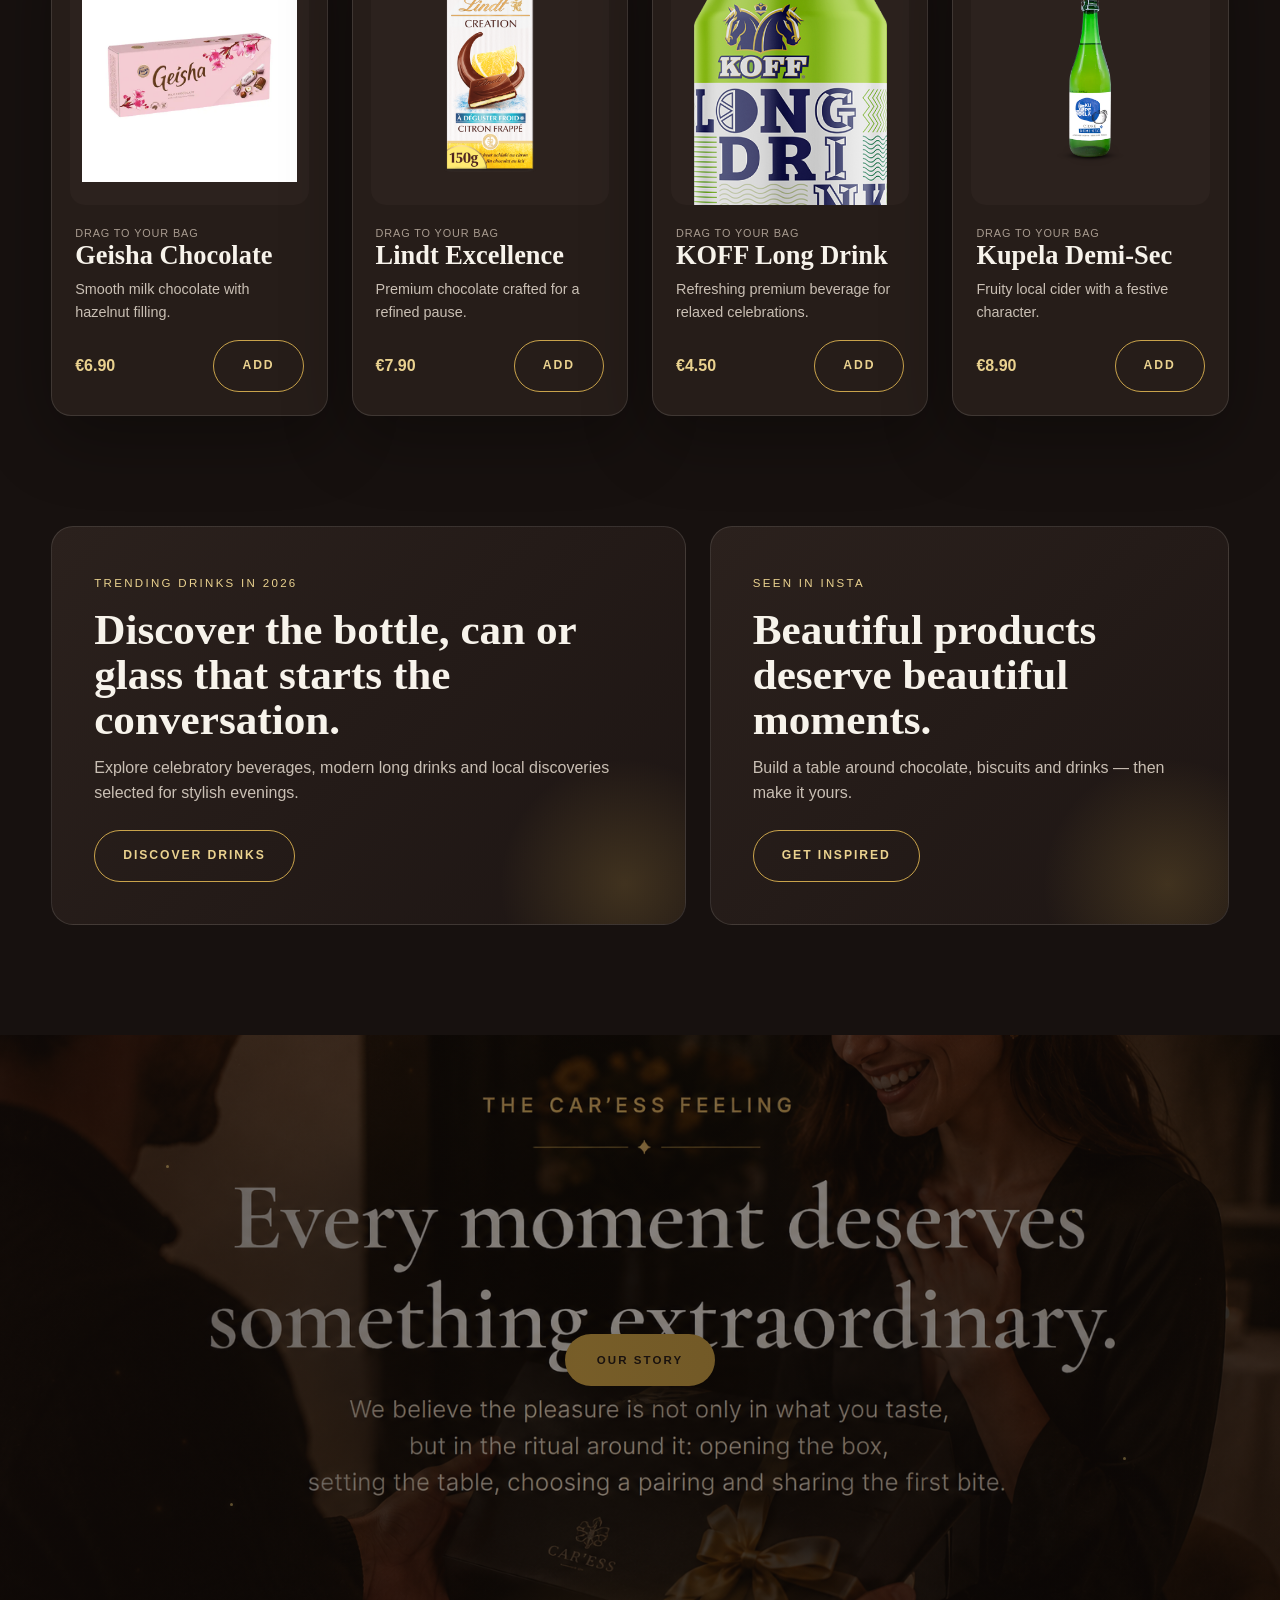
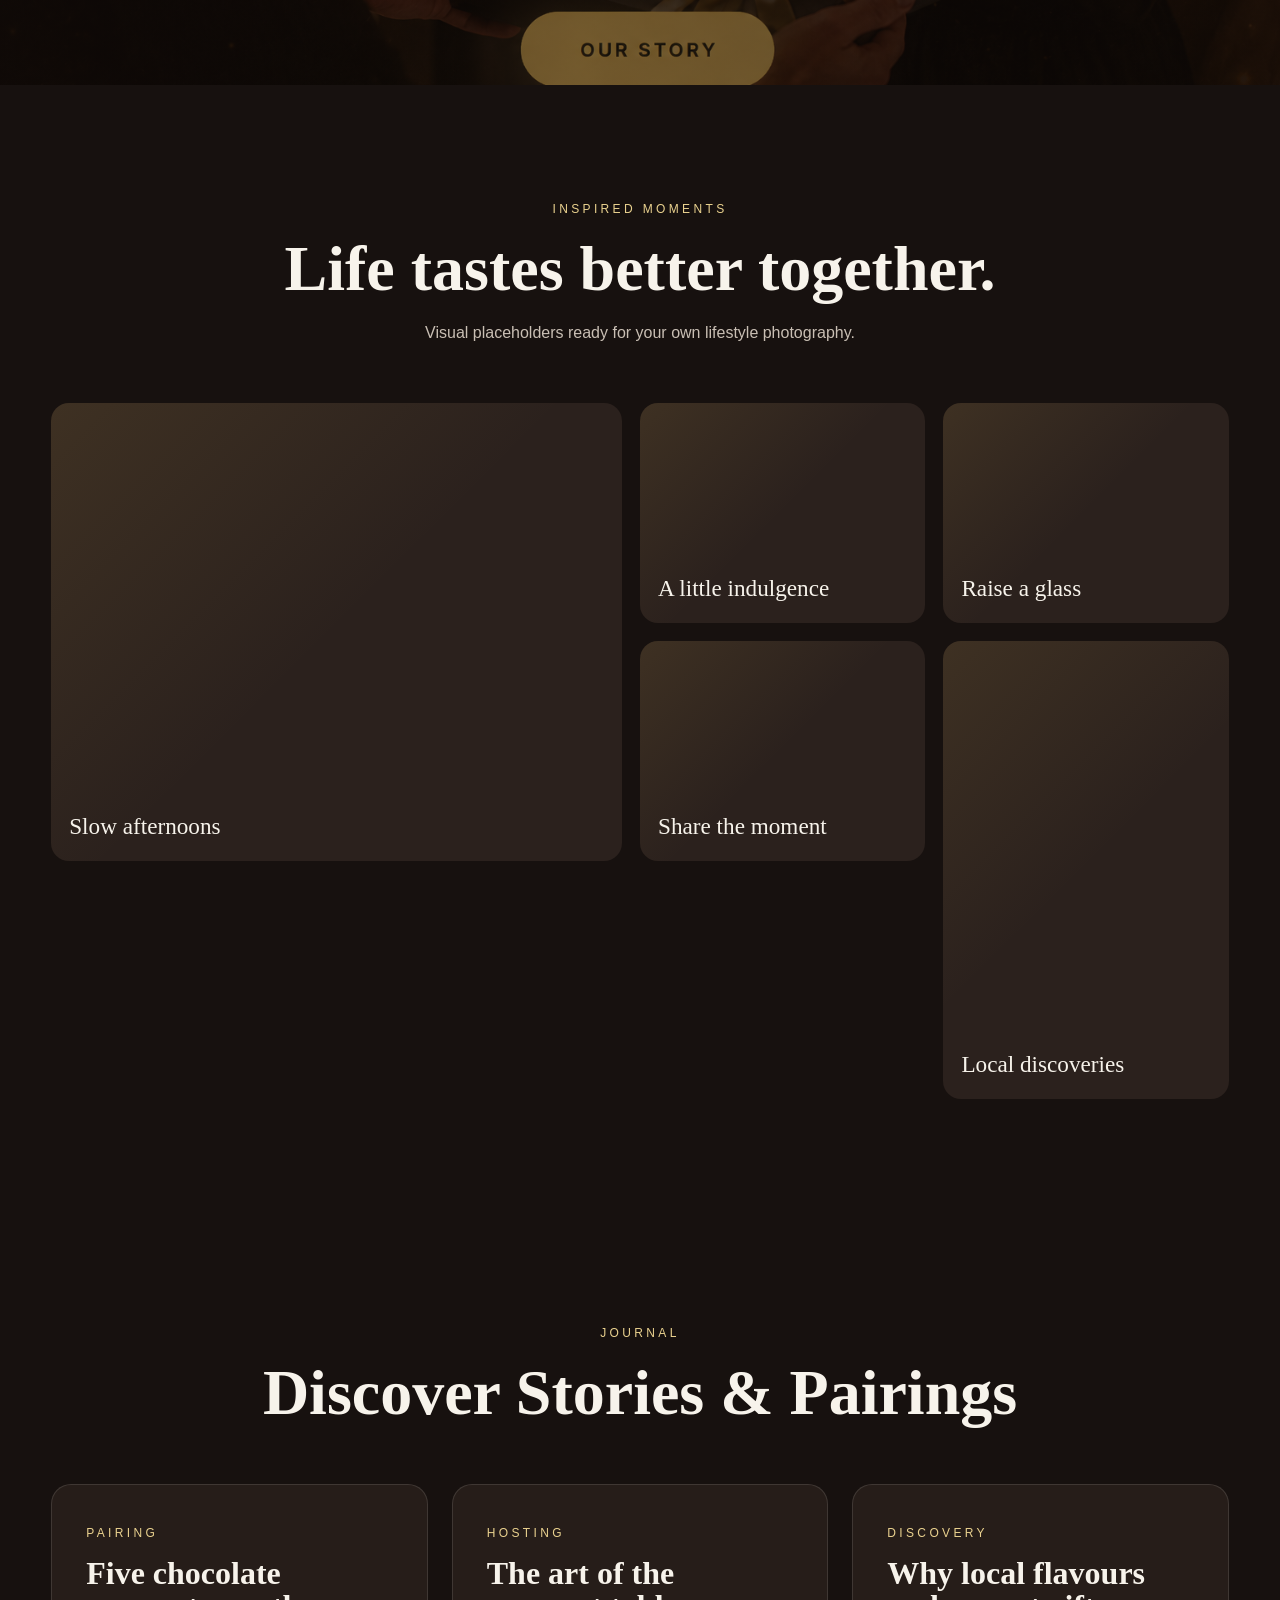
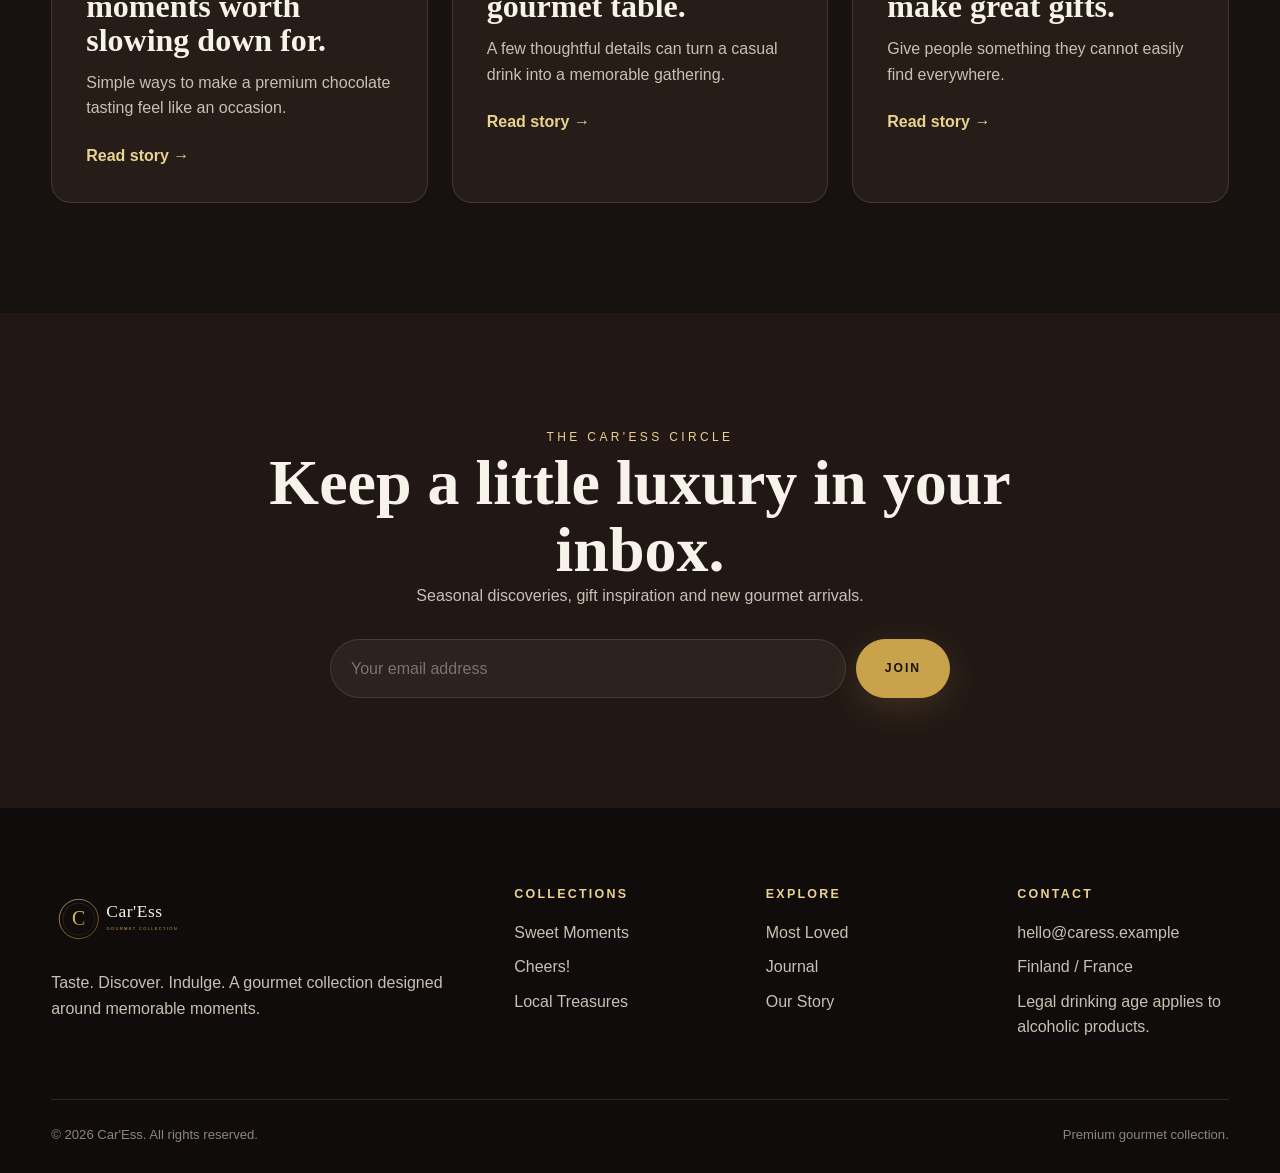
==== commit 2f40f8ee: "Update index.html" ====
--- a/index.html
+++ b/index.html
@@ -73,11 +73,6 @@
   <div class="feeling-hero-overlay"></div>
 
   <div class="feeling-hero-content">
-    <div class="feeling-hero-kicker">THE CAR'ESS FEELING</div>
-<section class="feeling-hero">
-  <div class="feeling-hero-overlay"></div>
-
-  <div class="feeling-hero-button-wrap">
     <a class="feeling-hero-button" href="about.html">
       OUR STORY
     </a>
--- a/css/style.css
+++ b/css/style.css
@@ -273,14 +273,16 @@
    MAIN CONTENT
    ========================================================= */
 
-.feeling-hero-content {
-  position: relative;
-  z-index: 3;
-
-  width: min(100% - 40px, 1000px);
-
-  padding: 100px 20px;
-}
+.feeling-hero-button-wrap {
+  position: absolute;
+  left: 50%;
+  bottom: 45px;
+  transform: translateX(-50%);
+  z-index: 4;
+}
+
+
+
 
 
 /* =========================================================
@@ -497,11 +499,6 @@
     background-position: 58% center;
   }
 
-  .feeling-hero-content {
-    width: calc(100% - 28px);
-
-    padding: 80px 14px;
-  }
 
   .feeling-hero-kicker {
     font-size: 0.65rem;
